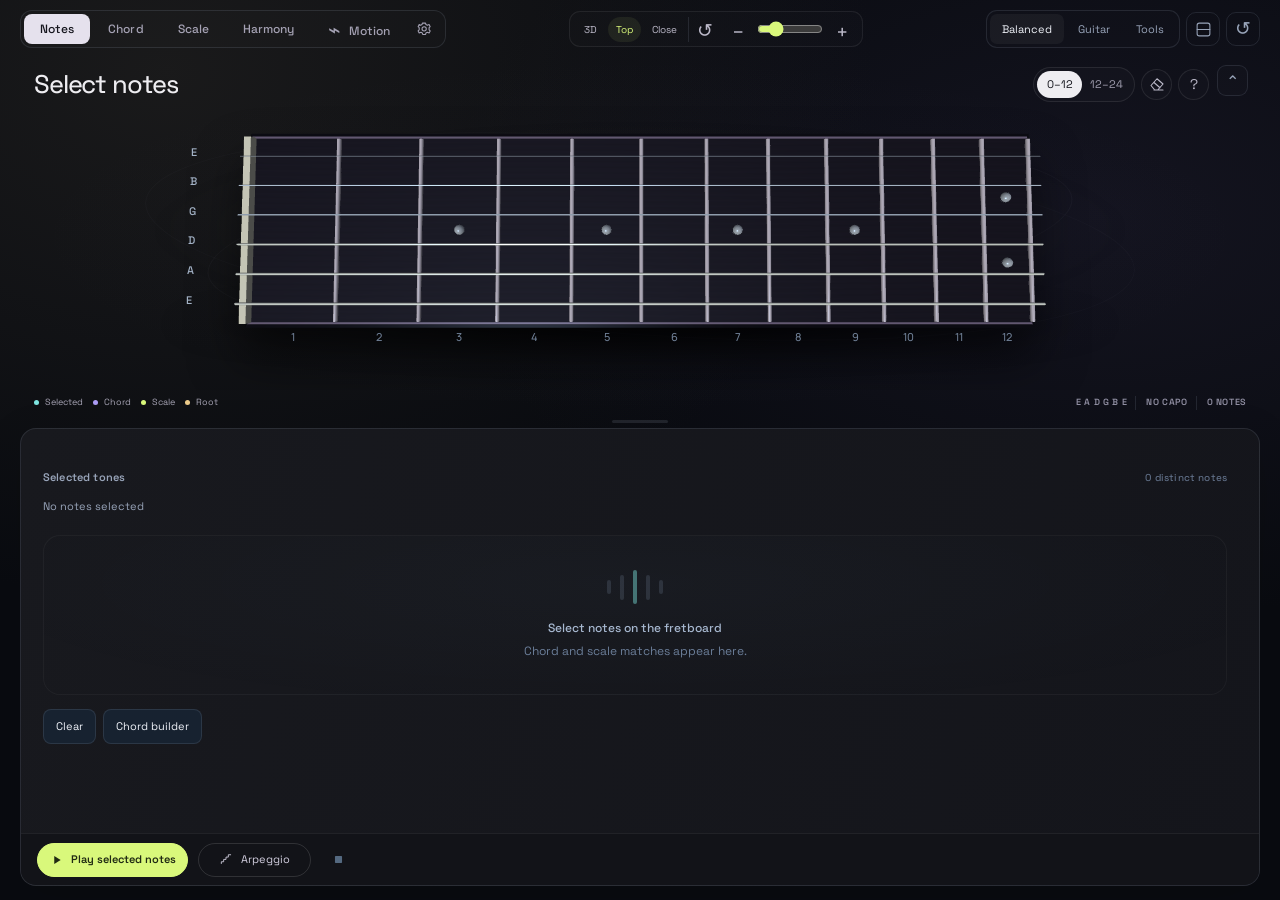
==== index.html @ 7f7b04d8 "Redesign adaptive studio layout in Motion 1.3" ====
<!doctype html>
<html lang="en" data-theme="graphite" data-font="manrope" data-release="1.3.0">
<head>
  <meta charset="utf-8">
  <meta name="viewport" content="width=device-width, initial-scale=1, viewport-fit=cover">
  <meta name="theme-color" content="#080a10">
  <title>Guitar Brain · Motion</title>
  <link rel="manifest" href="manifest.webmanifest">
  <link rel="icon" type="image/png" href="assets/icons/icon-192.png">
  <link rel="apple-touch-icon" href="assets/icons/apple-touch-icon.png">
  <meta name="apple-mobile-web-app-capable" content="yes">
  <meta name="apple-mobile-web-app-status-bar-style" content="black-translucent">
  <link rel="stylesheet" href="styles.css">
  <link rel="stylesheet" href="motion.css">
  <link rel="stylesheet" href="atlas.css">
  <link rel="stylesheet" href="orbit.css">
  <link rel="stylesheet" href="workspace-layout.css">
  <script defer src="scale-catalog.js"></script>
  <script defer src="makam-catalog.js"></script>
  <script defer src="makam-tuning.js"></script>
  <script defer src="i18n.js"></script>
  <script defer src="theory.js"></script>
  <script defer src="chord-pool.js"></script>
  <script defer src="voicing-catalog.js"></script>
  <script defer src="guitar.js"></script>
  <script defer src="voicing-engine.js"></script>
  <script defer src="chord-diagram.js"></script>
  <script defer src="guitar-samples.js"></script>
  <script defer src="audio.js"></script>
  <script defer src="harmony-engine.js"></script>
  <script defer src="harmony-atlas.js"></script>
  <script defer src="orbit-engine.js"></script>
  <script defer src="orbit-view.js"></script>
  <script defer src="harmony-map.js"></script>
  <script defer src="export.js"></script>
  <script defer src="scene.js"></script>
  <script defer src="pwa.js"></script>
  <script defer src="motion-engine.js"></script>
  <script defer src="motion-workspace.js"></script>
  <script defer src="app.js"></script>
  <script defer src="workspace-layout.js"></script>
</head>
<body>
  <main class="app-shell" id="appShell">
    <header class="studio-toolbar" id="studioToolbar">
      <div class="studio-navigation" id="studioNavigation"></div>
      <div class="layout-controls" id="layoutControls" aria-label="Workspace layout">
        <div class="layout-focus" role="group" aria-label="Focus">
          <button data-layout-focus="balanced" aria-pressed="true">Balanced</button>
          <button data-layout-focus="guitar" aria-pressed="false">Guitar</button>
          <button data-layout-focus="workspace" aria-pressed="false">Tools</button>
        </div>
        <button class="layout-arrangement" id="layoutArrangement" aria-label="Switch layout" title="Switch layout"><svg viewBox="0 0 24 24" aria-hidden="true"><rect x="3" y="3" width="18" height="18" rx="3"/><path d="M3 12h18"/></svg></button>
        <button class="layout-reset" id="layoutReset" aria-label="Reset layout" title="Reset layout">↺</button>
      </div>
    </header>
    <div class="workbench">
      <section class="scene-column" id="sceneColumn" aria-label="Kalıcı gitar sahnesi">
        <button id="toggleFretboard" class="fretboard-toggle" aria-expanded="true" aria-controls="sceneStage sceneBottom">Klavyeyi gizle <span aria-hidden="true">⌃</span></button>
        <div class="scene-heading">
          <div class="scene-heading-copy"><span class="eyebrow" id="sceneEyebrow">KLAVYE</span><h1 id="sceneTitle">Notaları seç</h1></div>
          <div class="scene-tools">
            <div class="range-control" aria-label="Perde aralığı">
              <button class="scene-range active" data-range="0" aria-pressed="true">0–12</button>
              <button class="scene-range" data-range="12" aria-pressed="false">12–24</button>
            </div>
            <button class="scene-tool" id="clearNotes" title="Seçimleri temizle" aria-label="Seçimleri temizle">
              <svg viewBox="0 0 24 24" aria-hidden="true"><path d="m4 14 8-9 8 7-7 8H9zM8 20h12M8 10l8 7"/></svg>
            </button>
            <button class="scene-tool" id="helpButton" aria-label="Klavye yardımı">?</button>
          </div>
        </div>
        <div class="scene-stage" id="sceneStage">
          <div class="scene-halo" aria-hidden="true"></div>
          <div class="scene-floor" aria-hidden="true"></div>
          <canvas id="guitarCanvas" class="guitar-canvas" aria-hidden="true"></canvas>
          <svg id="guitarScene" class="guitar-scene" viewBox="0 0 1000 540" role="group" aria-label="Tıklanabilir 3D gitar klavyesi"></svg>
          <div id="motionHud" class="motion-hud" hidden></div>
          <div class="scene-orbit orbit-one" aria-hidden="true"></div>
          <div class="scene-orbit orbit-two" aria-hidden="true"></div>
          <div class="scene-camera" aria-label="Kamera açısı">
            <button data-camera="perspective" aria-pressed="false">3D</button>
            <button data-camera="top" class="active" aria-pressed="true">Üstten</button>
            <button data-camera="close" aria-pressed="false">Yakın</button>
            <button data-camera="reset" class="camera-reset" title="Kamerayı sıfırla" aria-label="Kamerayı sıfırla">↺</button>
            <button data-zoom="out" title="Uzaklaştır" aria-label="Uzaklaştır">−</button>
            <input id="cameraZoom" class="camera-zoom" type="range" min="55" max="250" value="100" step="5" aria-label="Yakınlaştırma">
            <button data-zoom="in" title="Yakınlaştır" aria-label="Yakınlaştır">+</button>
          </div>
          <div class="scene-hint-mobile">Dokun · nota seç</div>
          <div class="scene-hint">Sürükle <span>·</span> çevir <span> / </span> Tıkla <span>·</span> nota seç</div>
        </div>
        <div class="scene-bottom" id="sceneBottom">
          <div class="scene-legend" id="sceneLegend">
            <span><i class="legend-dot selected"></i>Seçili</span><span><i class="legend-dot chord"></i>Akor</span><span><i class="legend-dot scale"></i>Gam</span><span><i class="legend-dot root"></i>Kök</span>
          </div>
          <div class="scene-footer"><span id="tuningLabel">E A D G B E</span><span id="capoLabel">CAPO YOK</span><span id="selectedCount">0 NOTA</span></div>
        </div>
      </section>
      <div class="workspace-divider" id="workspaceDivider" role="separator" tabindex="0" aria-controls="sceneColumn workspacePanel" aria-orientation="horizontal" aria-label="Resize guitar and tools" aria-valuemin="0" aria-valuemax="100" aria-valuenow="44"><span aria-hidden="true"></span></div>
      <aside class="workspace-panel" id="workspacePanel" aria-label="Çalışma araçları">
        <nav class="mode-nav" id="modeNav" aria-label="Çalışma bölümleri">
          <button class="mode-tab active" data-mode="explore" aria-pressed="true">Notalar</button>
          <button class="mode-tab" data-mode="chord" aria-pressed="false">Akor</button>
          <button class="mode-tab" data-mode="scale" aria-pressed="false">Gam</button>
          <button class="mode-tab" data-mode="harmony" aria-pressed="false">Armoni</button>
          <button class="mode-tab motion-tab" data-mode="motion" aria-pressed="false"><i class="motion-icon" aria-hidden="true">⌁</i> Motion</button>
          <button class="mode-tab settings-tab" data-mode="project" aria-pressed="false" aria-label="Ayarlar">
            <svg viewBox="0 0 24 24" aria-hidden="true"><path d="m9 3-.5 2-2 1L4.5 5 3 8l1.5 1.5v3L3 14l1.5 3L7 16l2 1 .5 2h4l.5-2 2-1 2.5 1 1.5-3-1.5-1.5v-3L20 8l-1.5-3L16 6l-2-1-.5-2z"/><circle cx="11.5" cy="11" r="3"/></svg>
          </button>
        </nav>
        <div id="panelContent" class="panel-content" tabindex="0"></div>
        <div class="playback-dock" id="playbackDock">
          <button class="play-main" id="playMain"><svg viewBox="0 0 24 24" aria-hidden="true"><path d="m9 5 11 7-11 7z"/></svg><span id="playMainText">Seçili notaları çal</span></button>
          <button class="play-arpeggio" id="playArpeggio"><svg viewBox="0 0 24 24" aria-hidden="true"><path d="M4 18v-3h4v-4h4V7h4V3h4"/></svg>Arpej</button>
          <button class="stop-playback" id="stopPlayback" aria-label="Çalmayı durdur"><svg viewBox="0 0 24 24" aria-hidden="true"><rect x="7" y="7" width="10" height="10" rx="1"/></svg></button>
        </div>
      </aside>
    </div>
    <div class="toast" id="toast" role="status" aria-live="polite"></div>
  </main>
  <dialog id="helpDialog" class="help-dialog">
    <form method="dialog"><button class="dialog-close" aria-label="Kapat">×</button></form>
    <h2>Klavye kontrolü</h2>
    <p>Perdeye tıkla: nota seç. Sürükle: kamerayı çevir. 3D, Üstten ve Yakın düğmeleri görünümü değiştirir.</p>
    <p>Mobilde kamera üstten ve sabittir.</p>
    <p>Tab ile klavyeye geç. Ok tuşlarıyla gezin; Enter veya boşlukla nota seç.</p>
    <p>Akor diyagramlarında soldan sağa kalın telden ince tele gidilir. × susturulmuş, ○ açık teldir. İşaretlerin içi nota veya dereceyi gösterir.</p>
  </dialog>
</body>
</html>
---- styles.css ----
@font-face{font-family:Manrope;src:url("assets/fonts/Manrope.ttf") format("truetype");font-weight:200 800;font-display:swap}
@font-face{font-family:"Space Grotesk";src:url("assets/fonts/SpaceGrotesk.ttf") format("truetype");font-weight:300 700;font-display:swap}
:root{color-scheme:dark;--bg:#080a10;--surface:#11151e;--surface2:#171c28;--line:rgba(187,207,231,.12);--text:#f0f3f9;--muted:#98a4b9;--dim:#606d83;--cyan:#7ee5e0;--mint:#7ee5e0;--violet:#ac9cf5;--pink:#eaa6c7;--amber:#eccb8b;--red:#ed8d9e;--radius:24px;font-family:var(--font-ui,Manrope),sans-serif;font-synthesis:none;color:var(--text);background:var(--bg);text-rendering:optimizeLegibility}
*{box-sizing:border-box}
html,body{width:100%;height:100%;margin:0;overflow:hidden;background:var(--bg)}
body{min-width:320px;font-size:14px;line-height:1.5}
button,input,select{font:inherit;color:inherit}
button{cursor:pointer;touch-action:manipulation}
button:focus-visible,input:focus-visible,select:focus-visible,[tabindex]:focus-visible{outline:2px solid var(--cyan);outline-offset:4px}
button svg{width:18px;height:18px;fill:none;stroke:currentColor;stroke-width:1.5;stroke-linecap:round;stroke-linejoin:round;flex:none}
button:disabled{opacity:.38;cursor:default}
.app-shell{height:100dvh;display:grid;overflow:hidden;background:radial-gradient(ellipse at 10% 20%,#14212a55,transparent 45%),radial-gradient(ellipse at 80% 90%,#24203e35,transparent 50%),var(--bg)}
.workbench{min-height:0;min-width:0;display:grid;grid-template-columns:minmax(0,1fr) clamp(410px,33vw,520px);gap:16px;padding:20px;overflow:hidden}
.scene-column{position:relative;min-height:0;min-width:0;display:grid;grid-template-rows:86px minmax(0,1fr) 66px;overflow:hidden;border:1px solid rgba(177,206,224,.1);border-radius:var(--radius);background:radial-gradient(ellipse at 48% 48%,#18212e,transparent 62%),linear-gradient(130deg,#0c1017,#101620 60%,#0b0e15);box-shadow:inset 0 1px #ffffff05,0 24px 70px #0003}
.scene-heading{z-index:2;display:flex;align-items:center;justify-content:space-between;gap:16px;padding:22px 28px 6px}
.scene-heading-copy{min-width:0}
.eyebrow{font-size:10px;font-weight:650;letter-spacing:.17em;color:#708096}
.scene-heading h1{margin:5px 0 0;font:500 clamp(22px,2.2vw,32px)/1.15 var(--font-display,"Space Grotesk"),sans-serif;letter-spacing:-.05em;white-space:nowrap;overflow:hidden;text-overflow:ellipsis}
.scene-tools{display:flex;align-items:center;gap:7px;flex:none}
.range-control{display:flex;padding:4px;border:1px solid var(--line);background:#090d1480;border-radius:11px}
.scene-range{border:0;background:transparent;color:#7c8ba3;min-width:49px;height:30px;padding:0 9px;font-size:11px;border-radius:7px}
.scene-range.active{background:#27323f;color:#f0f7fb;box-shadow:0 2px 5px #0003}
.scene-tool{display:grid;place-items:center;width:35px;height:35px;border:1px solid var(--line);border-radius:10px;background:transparent;color:#8190a7;font-size:14px}
.scene-tool:hover{color:var(--text);background:#ffffff06}
.scene-stage{position:relative;min-height:0;overflow:hidden;isolation:isolate;touch-action:none}
.scene-halo{position:absolute;width:66%;height:47%;left:17%;top:29%;border-radius:50%;background:radial-gradient(ellipse,#60809518,transparent 70%);filter:blur(22px);pointer-events:none}
.scene-floor{position:absolute;width:77%;height:15%;left:12%;top:63%;border-radius:50%;background:radial-gradient(ellipse,#0009,transparent 66%);filter:blur(10px);pointer-events:none}
.guitar-canvas,.guitar-scene{position:absolute;inset:0;display:block;width:100%;height:100%}
.guitar-canvas{pointer-events:none;animation:instrument-arrive 1.4s ease-out both}
.guitar-scene{overflow:visible;pointer-events:none}
.guitar-scene.webgl-overlay .fallback-layer{opacity:0}
.guitar-scene .board-face{fill:url(#boardGradient);stroke:#768597;stroke-opacity:.5;stroke-width:1}
.guitar-scene .board-edge{fill:url(#edgeGradient);stroke:#465569;stroke-width:.7}
.guitar-scene .board-binding{fill:none;stroke:#aab9c1;stroke-opacity:.42;stroke-width:1.3}
.guitar-scene .fret-wire{stroke:#abb9c8;stroke-width:3;stroke-linecap:round}
.guitar-scene .fret-highlight{stroke:#e5ecf3;stroke-width:.8;stroke-opacity:.72}
.guitar-scene .fret-wire.nut{stroke:#cfccbd;stroke-width:7}
.guitar-scene .string-shadow{stroke:#0009;stroke-width:3}
.guitar-scene .string-wire{stroke:#d8dfdf;stroke-opacity:.8}
.guitar-scene .inlay{fill:#aaaeb8;fill-opacity:.45}
.guitar-scene .fret-number{fill:#6e7e94;font:500 11px Manrope,sans-serif;text-anchor:middle}
.guitar-scene .string-name{fill:#a3b2c6;font:500 11px var(--font-display,"Space Grotesk"),sans-serif;text-anchor:middle}
.guitar-scene .hit-cell{cursor:pointer;pointer-events:auto;outline:none}
.guitar-scene .hit-area{fill:transparent;stroke:transparent;pointer-events:all}
.guitar-scene .hit-cell:hover .hit-area,.guitar-scene .hit-cell:focus .hit-area{fill:#b1dff00b;stroke:#9dd5e533;stroke-width:1}
.guitar-scene .marker-halo{fill:var(--cyan);opacity:.14;pointer-events:none}
.guitar-scene .marker{fill:var(--violet);stroke:#e5deff;stroke-width:1.2;pointer-events:none;filter:drop-shadow(0 3px 5px #0008)}
.guitar-scene .marker.selected{fill:var(--mint);stroke:#d4fffa}
.guitar-scene .marker.chord{fill:var(--violet);stroke:#ddd5ff}
.guitar-scene .marker.scale{fill:#12212a;stroke:var(--cyan)}
.guitar-scene .marker.root{fill:var(--amber);stroke:#fff0c9}
.guitar-scene .marker-text{fill:#10151e;font:700 11px Manrope,sans-serif;text-anchor:middle;dominant-baseline:central;pointer-events:none}
.guitar-scene .marker-text.light{fill:#c9f0f2}
.guitar-scene .marker-ring{fill:none;stroke:#ffffff30;stroke-width:3;pointer-events:none}
.guitar-scene .mute-indicator{fill:#7c8ca3;font:500 16px Manrope,sans-serif;text-anchor:middle}
.guitar-scene .capo-line{stroke:#434956;stroke-width:12;stroke-linecap:round}
.scene-camera{position:absolute;left:50%;bottom:49px;transform:translateX(-50%);display:flex;align-items:center;gap:3px;padding:5px;background:#101722cc;border:1px solid var(--line);border-radius:12px;backdrop-filter:blur(16px);box-shadow:0 8px 20px #0003;z-index:3}
.scene-camera button{height:30px;border:0;border-radius:7px;background:transparent;color:#7c8ca4;font-size:11px;padding:0 14px;white-space:nowrap}
.scene-camera button.active{background:#ffffff0c;color:#dfe9f3}
.scene-camera button:hover{color:var(--text)}
.scene-camera .camera-reset{border-left:1px solid var(--line);border-radius:0;padding:0 11px;font-size:19px}
.scene-hint{position:absolute;bottom:15px;width:100%;text-align:center;pointer-events:none;font-size:10px;color:#63738b}
.scene-hint span{padding:0 5px;color:#43516a}
.scene-bottom{display:flex;align-items:center;justify-content:space-between;gap:14px;padding:0 28px}
.scene-legend{display:flex;flex-wrap:wrap;gap:13px;color:#7f8da3;font-size:10px}
.scene-legend span{display:inline-flex;align-items:center;gap:6px}
.legend-dot{width:5px;height:5px;border-radius:50%;display:inline-block}
.legend-dot.selected{background:var(--mint)}.legend-dot.chord{background:var(--violet)}.legend-dot.scale{background:var(--cyan)}.legend-dot.root{background:var(--amber)}
.scene-footer{display:flex;gap:10px;align-items:center;font-size:9px;font-weight:600;letter-spacing:.07em;color:#607188;white-space:nowrap}
.scene-footer span+span{border-left:1px solid var(--line);padding-left:10px}
.workspace-panel{min-height:0;min-width:0;display:grid;grid-template-rows:68px minmax(0,1fr) 72px;overflow:hidden;border:1px solid var(--line);border-radius:var(--radius);background:linear-gradient(145deg,#161b25,#10141d 75%);box-shadow:inset 0 1px #ffffff05,0 20px 65px #0003}
.mode-nav{display:flex;align-items:center;gap:3px;margin:0 22px;border-bottom:1px solid var(--line);min-width:0}
.mode-tab{position:relative;align-self:stretch;flex:1;min-width:0;border:0;background:transparent;color:#71819b;padding:0 9px;font-size:12px;font-weight:600;white-space:nowrap;transition:color .16s}
.mode-tab.active{color:#e8f7fa}
.mode-tab.active::after{content:"";position:absolute;left:20%;right:20%;bottom:-1px;height:2px;background:var(--cyan);border-radius:2px}
.mode-tab:hover{color:var(--text)}
.settings-tab{display:grid;place-items:center;flex:0 0 34px;padding:0}
.settings-tab svg{width:19px;height:19px}
.panel-content{min-height:0;overflow:auto;overscroll-behavior:contain;padding:24px 24px 28px;scrollbar-width:thin;scrollbar-color:#384457 transparent}
.panel-title{margin:0 0 20px;font:500 26px/1.16 var(--font-display,"Space Grotesk"),sans-serif;letter-spacing:-.045em}
.panel-section{margin:24px 0}
.section-label{display:flex;align-items:center;justify-content:space-between;gap:10px;margin-bottom:11px;color:#afb9cb;font-size:11px;font-weight:600;letter-spacing:.015em}
.section-label>span:last-child:not(:first-child){color:#66768f;font-size:10px;font-weight:450;text-align:right}
.text-button{border:0;padding:0;background:transparent;color:#839bb0;font-size:10px}
.text-button:hover{color:var(--cyan)}
.note-grid{display:grid;grid-template-columns:repeat(6,minmax(0,1fr));gap:6px}
.quality-grid{display:grid;grid-template-columns:repeat(3,minmax(0,1fr));gap:7px}
.chip-grid{display:grid;grid-template-columns:repeat(4,minmax(0,1fr));gap:7px}
.note-choice,.quality-choice,.chip-choice{min-width:0;min-height:40px;padding:8px 3px;border:1px solid var(--line);border-radius:9px;background:#ffffff02;color:#a8b4c7;font-size:12px;transition:background .16s,border-color .16s}
.note-choice{font:500 16px var(--font-display,"Space Grotesk"),sans-serif}
.note-choice:hover,.quality-choice:hover,.chip-choice:hover{background:#ffffff07;border-color:#ffffff28;color:var(--text)}
.note-choice.active,.quality-choice.active,.chip-choice.active{background:#7ee5e00b;border-color:color-mix(in srgb,var(--cyan) 42%,transparent);color:#ccf7f2}
.quality-choice small{display:block;margin-top:3px;font:500 13px var(--font-display,"Space Grotesk"),sans-serif;color:#6e8099}
.quality-choice.active small{color:var(--cyan)}
.chip-choice{min-height:34px;font-size:11px}
.chord-focus{display:grid;grid-template-columns:minmax(0,1fr) minmax(150px,205px);align-items:center;gap:4px;padding:20px 14px 16px 22px;border:1px solid rgba(172,156,245,.2);border-radius:19px;background:radial-gradient(ellipse at 84% 30%,#ac9cf511,transparent 75%),linear-gradient(135deg,#1a202d,#151a26);margin-bottom:22px}
.chord-symbol{font:500 clamp(34px,3vw,48px)/1.05 var(--font-display,"Space Grotesk"),sans-serif;letter-spacing:-.06em;color:#f2f4fd;overflow-wrap:anywhere}
.chord-type-label{margin-top:5px;color:#6e829e;font-size:11px}
.chord-notes{display:flex;flex-wrap:wrap;gap:5px;margin-top:15px}
.chord-tone{display:grid;place-items:center;min-width:31px;padding:5px 7px;border:1px solid #ffffff0d;border-radius:7px;background:#ffffff03;font:500 12px var(--font-display,"Space Grotesk"),sans-serif;color:#c4cfdf}
.chord-tone small{display:block;color:#73849d;font:450 9px Manrope,sans-serif;margin-top:3px}
.chord-formula{margin-top:9px;color:#708199;font-size:10px}
.active-diagram{min-width:0;text-align:center}
.diagram-caption{font-size:10px;color:#8392a7;line-height:1.8}
.diagram-caption strong{color:#bcc9dc;font-weight:500}
.chord-diagram{display:block;width:100%;max-width:228px;height:auto;margin:auto;overflow:visible}
.diagram-board{fill:#0d1420;stroke:#b1c7dc12}
.diagram-fret{stroke:#8199b052;stroke-width:1.2}.diagram-fret.diagram-nut{stroke:#cbd2da;stroke-width:4}
.diagram-string{stroke:#8199b052;stroke-width:1.2}
.diagram-position{fill:#7a8ca5;font:500 11px Manrope,sans-serif;text-anchor:middle}
.diagram-position tspan{font-size:9px;fill:#53667f}
.diagram-mute{fill:none;stroke:#5e738d;stroke-width:1.6;stroke-linecap:round}
.diagram-open{fill:none;stroke:#a3b7d0;stroke-width:1.7}.diagram-open.is-root{stroke:var(--amber)}
.diagram-dot{fill:var(--violet);stroke:#d3c8ff;stroke-width:1}.diagram-dot.is-root{fill:var(--amber);stroke:#f3e2c3}
.diagram-barre{stroke:var(--violet);stroke-width:17;stroke-linecap:round;opacity:.6}
.diagram-note{fill:#10151e;font:700 11px Manrope,sans-serif;text-anchor:middle;dominant-baseline:central}
.diagram-tuning{fill:#71859e;font:500 11px var(--font-display,"Space Grotesk"),sans-serif;text-anchor:middle}
.diagram-unavailable{padding:20px 6px;color:#71849e;font-size:11px}
.segmented-control{display:flex;border:1px solid var(--line);border-radius:8px;padding:3px;gap:2px}
.segmented-control button{border:0;background:transparent;border-radius:5px;color:#70849e;font-size:10px;padding:4px 7px}
.segmented-control button.active{background:#ffffff08;color:#d1def0}
.voicing-grid{display:grid;grid-template-columns:repeat(2,minmax(0,1fr));gap:10px}
.voicing-card{display:flex;flex-direction:column;position:relative;min-width:0;border:1px solid var(--line);border-radius:15px;overflow:hidden;background:#0d131da0;transition:border-color .18s,background .18s}
.voicing-card.active{border-color:#ac9cf56b;background:#ac9cf508}
.voicing-pick{display:block;width:100%;border:0;background:transparent;text-align:left;padding:12px 9px 0}
.voicing-card .chord-diagram{max-width:175px}
.voicing-title{display:flex;align-items:center;justify-content:space-between;padding:0 5px;color:#7688a1;font-size:10px}
.voicing-title .shape-number{font:500 15px var(--font-display,"Space Grotesk"),sans-serif;color:#d1dcf0}
.voicing-card.active .shape-number{color:var(--violet)}
.voicing-title .shape-check{font-size:12px;color:var(--violet)}
.voicing-title .shape-kind{margin-left:auto;margin-right:8px;color:#93a4bf;font-size:10px}
.voicing-description{display:grid;gap:3px;margin-top:10px;font-size:10px;color:#8b9fb9;line-height:1.6}
.chord-tone.omitted{opacity:.34;border-style:dashed}
.voicing-families{display:flex;gap:5px;flex-wrap:wrap;margin:0 0 11px}
.voicing-families button{padding:6px 9px;border:1px solid var(--line);border-radius:7px;background:transparent;color:#8294ad;font-size:10px}
.voicing-families button.active{border-color:#ac9cf557;color:#ded6ff;background:#ac9cf512}
.voicing-filter-row{display:grid;grid-template-columns:repeat(3,minmax(0,1fr));gap:6px}
.voicing-filter-row .select-control{width:100%;height:35px;min-height:35px;padding:5px 6px;font-size:10px}
.voicing-filter-footer{display:flex;flex-wrap:wrap;align-items:center;justify-content:space-between;gap:7px;margin:10px 0 15px}
.voicing-filter-footer .inline-check{font-size:10px}
.voicing-meta,.voicing-picking,.voicing-omissions{display:block;text-align:center;font-size:9px;line-height:1.6;padding:0 3px 7px;color:#879bb8;overflow-wrap:anywhere}
.voicing-picking{color:#809491;padding-bottom:5px}
.voicing-omissions{color:#c2ae89}
.voicing-description .voicing-omissions{text-align:left;padding:0}
.load-voicings{display:flex;justify-content:center;margin-top:15px}
.fret-notation{display:block;text-align:center;color:#8c9db6;font:500 10px var(--font-display,"Space Grotesk"),sans-serif;letter-spacing:.12em;margin:3px 0 10px}
.voicing-card .card-actions{margin:auto 0 0;border-top:1px solid var(--line);padding:7px;justify-content:stretch}
.voicing-card .card-actions button{flex:1;background:transparent;border:0;font-size:10px}
.advanced-panel{border-top:1px solid var(--line);margin-top:24px}
.advanced-panel>summary{list-style:none;display:flex;justify-content:space-between;align-items:center;cursor:pointer;color:#8e9eb5;font-size:12px;padding:15px 0}
.advanced-panel>summary::after{content:"＋";color:#667a94;font-size:15px}
.advanced-panel[open]>summary::after{content:"−"}
.advanced-panel>summary::-webkit-details-marker{display:none}
.advanced-panel .panel-section{margin-top:10px}
.action-row{display:flex;align-items:center;gap:7px;flex-wrap:wrap;margin-top:14px}
.action-button,.secondary-button,.danger-button{min-height:35px;padding:0 12px;border:1px solid var(--line);border-radius:8px;background:#ffffff04;color:#b9c7dc;font-size:11px}
.action-button.primary{border-color:#7ee5e02a;background:#7ee5e018;color:#baf1e9}
.action-button:hover,.secondary-button:hover{border-color:#b1c9e034;background:#ffffff07;color:#eef5ff}
.secondary-button{background:transparent}
.danger-button{color:var(--red)}
.field-row{display:grid;grid-template-columns:minmax(0,.8fr) minmax(0,1.4fr);gap:12px}
.field{display:grid;gap:7px;color:#7f91aa;font-size:11px}
.select-control,.field input[type=text],.field input[type=number],.field select{width:100%;min-width:0;min-height:42px;padding:8px 11px;border:1px solid var(--line);border-radius:10px;background:#0c121dc9;color:#dce6f7;font-size:12px}
.select-control{width:auto;height:38px;min-height:38px}
.field .select-control{width:100%;height:42px}
.field input[type=color]{width:60px;height:35px;border:0;border-radius:6px;background:#0b1422}
.inline-check{display:flex;align-items:center;gap:7px;font-size:11px;color:#899bb4}
.inline-check input{accent-color:var(--cyan)}
.helper{color:#72859e;font-size:11px;line-height:1.7}
.notice{padding:12px 14px;border:1px solid #eccb8b22;border-radius:10px;background:#eccb8b06;color:#a89b82;font-size:11px;line-height:1.7}
.empty-state{min-height:160px;display:grid;place-items:center;gap:15px;padding:28px 20px;border:1px solid #ffffff0a;border-radius:17px;color:#6b7e99;font-size:12px;text-align:center;background:radial-gradient(ellipse at 50% 30%,#9bdaff06,transparent 85%)}
.empty-state strong{display:block;color:#a7b8d0;font-weight:500;margin-bottom:5px}
.empty-symbol{display:flex;gap:9px;align-items:center;justify-content:center;margin:0 auto 15px;height:34px}
.empty-symbol i{width:4px;border-radius:4px;background:#778ba339}
.empty-symbol i:nth-child(1),.empty-symbol i:nth-child(5){height:14px}.empty-symbol i:nth-child(2),.empty-symbol i:nth-child(4){height:25px}.empty-symbol i:nth-child(3){height:34px;background:#7ee5e070}
.selected-chips{display:flex;flex-wrap:wrap;gap:7px}
.selected-chip{display:inline-flex;align-items:center;gap:9px;border:1px solid #7ee5e02a;border-radius:8px;padding:6px 9px;background:#7ee5e009;font:500 12px var(--font-display,"Space Grotesk"),sans-serif;color:#b6ece7}
.selected-chip button{border:0;background:transparent;color:#69869a;padding:0;font-size:16px}
.result-list{display:grid;gap:8px}
.result-row{display:grid;grid-template-columns:minmax(0,1fr) auto;align-items:center;gap:10px;padding:13px 14px;border:1px solid var(--line);border-radius:12px;background:#ffffff02}
.result-row strong{font:500 16px var(--font-display,"Space Grotesk"),sans-serif;color:#dae5f8}
.result-row small{display:block;margin-top:3px;font-size:10px;color:#6c809d;line-height:1.7}
.result-row button{border:1px solid #ffffff0e;border-radius:7px;background:#ffffff03;color:#9cacbf;padding:6px 8px;font-size:10px;white-space:nowrap}
.result-row button:hover{color:var(--cyan)}
.chord-result{padding:20px;border:1px solid #7ee5e02b;border-radius:16px;background:radial-gradient(ellipse at top right,#7ee5e00a,transparent 85%)}
.chord-result .chord-symbol{font-size:30px}
.degree-grid{display:grid;grid-template-columns:repeat(2,minmax(0,1fr));gap:10px}
.degree-card{min-width:0;padding:14px 10px 10px;border:1px solid var(--line);border-radius:14px;background:#0e152080}
.degree-top{display:flex;align-items:center;justify-content:space-between;gap:8px}
.degree-roman{font:500 12px var(--font-display,"Space Grotesk"),sans-serif;color:var(--cyan)}
.degree-symbol{font:500 20px var(--font-display,"Space Grotesk"),sans-serif;letter-spacing:-.04em}
.degree-card .chord-diagram{max-width:165px;margin:6px auto 0}
.degree-notes{color:#70829c;font-size:10px;text-align:center;line-height:1.6;overflow-wrap:anywhere}
.card-actions{display:flex;gap:5px;flex-wrap:wrap;margin-top:11px}
.card-actions button{min-height:28px;padding:4px 7px;border:1px solid #ffffff0c;border-radius:6px;background:#ffffff02;color:#8da0bc;font-size:10px}
.card-actions button:hover{color:var(--text);background:#ffffff06}
.degree-card .card-actions{justify-content:center}
.map-legend{display:flex;flex-wrap:wrap;gap:8px 12px;color:#8092ad;font-size:10px;margin:18px 0}
.map-legend span{display:inline-flex;align-items:center;gap:5px}.map-legend i{width:5px;height:5px;border-radius:50%;background:var(--mint)}.map-legend .legend-tonic{background:var(--amber)}.map-legend .legend-dominant{background:var(--pink)}.map-legend .legend-borrowed{background:var(--violet)}
.map-view{position:relative;border:1px solid var(--line);border-radius:16px;background:radial-gradient(ellipse,#3341551c,transparent 80%),#0b111b;overflow:hidden}
.map-canvas{position:relative;width:100%;min-height:390px}
.map-grid{position:absolute;inset:0;background-image:radial-gradient(#7388a91a .8px,transparent .8px);background-size:20px 20px;pointer-events:none}
.map-lines{position:absolute;inset:0;width:100%;height:100%;pointer-events:none}
.map-lines path{fill:none;stroke:#94a9cf60;stroke-width:1.6}
.map-node{position:absolute;width:98px;padding:7px 4px;border:1px solid #ffffff1a;border-radius:12px;background:#161e2bcc;box-shadow:0 8px 20px #0003;transform:translate(-50%,-50%)}
.map-node.tonic{border-color:#eccb8b55}.map-node.prep{border-color:#7ee5e030}.map-node.dominant{border-color:#eaa6c755}
.map-node.active{border-color:var(--cyan);background:#1d2a3c}
.map-node-select,.map-related-select{display:block;width:100%;border:0;background:transparent;padding:0;text-align:center}
.map-node-select strong{display:block;font:500 18px var(--font-display,"Space Grotesk"),sans-serif}
.map-node-select small{display:block;color:#6f839f;font-size:8px;margin-top:3px;line-height:1.5}
.map-node-actions{display:flex;justify-content:center;gap:4px;margin-top:6px}
.map-node-actions button{min-height:22px;min-width:30px;background:transparent;border:1px solid #ffffff0e;border-radius:5px;color:#8e9fb7;font-size:9px}
.map-related{margin-top:20px}
.map-related-list{display:grid;gap:8px}
.map-related-card{display:grid;grid-template-columns:minmax(0,1fr) auto;gap:10px;align-items:center;padding:12px 14px;border:1px solid #ac9cf529;border-radius:11px;background:#ac9cf505}
.map-related-card.borrowed{border-color:#eccb8b24}
.map-related-card.active{border-color:var(--cyan)}
.map-related-select{text-align:left;min-width:0}
.map-related-select strong{display:block;font:500 17px var(--font-display,"Space Grotesk"),sans-serif}
.map-related-select small{display:block;margin-top:3px;font-size:10px;color:#8294b0}
.map-related-card .map-node-actions{margin-top:0}
.map-related-card .map-node-actions button{padding:5px 8px;white-space:nowrap}
.scale-search{margin:10px 0}
.scale-result{margin-top:18px}
.scale-name{font:500 24px var(--font-display,"Space Grotesk"),sans-serif;line-height:1.3;overflow-wrap:anywhere}
.chord-tone.characteristic{border-color:#7ee5e050;color:var(--mint);background:#7ee5e008}
.chord-tone.passing{border-style:dashed;border-color:#eccb8b45;color:var(--amber)}
.harmonic-profile{margin-top:18px;padding:14px;border:1px solid var(--line);border-radius:12px;background:#ffffff02}
.profile-heading{display:flex;align-items:baseline;justify-content:space-between;gap:8px;font-size:11px;color:#bed0e8}
.profile-heading span{font-size:10px;color:#788daa;white-space:nowrap}
.scale-formula{margin-top:9px;color:var(--mint);font:500 12px var(--font-display,"Space Grotesk"),sans-serif;line-height:1.8;overflow-wrap:anywhere}
.harmonic-profile p,.harmony-notice{font-size:10px;color:#8093b0;line-height:1.75;margin:7px 0}
.profile-line{margin-top:7px;line-height:1.8;font-size:10px;color:#b4c4da}
.profile-line small{color:#748ba9}.profile-line.passing{color:var(--amber)}
.profile-details{margin-top:9px;font-size:10px;color:#99aecb}.profile-details summary{cursor:pointer}
.theory-source{display:inline-block;margin-top:9px;font-size:9px;color:#7bbfbf;text-decoration:none}
.harmony-layer-grid{display:grid;grid-template-columns:repeat(2,minmax(0,1fr));gap:6px}
.harmony-layer{display:flex;align-items:center;gap:6px;min-width:0;padding:9px 7px;border:1px solid var(--line);border-radius:8px;font-size:9px;color:#9fb3cf;cursor:pointer}
.harmony-layer:has(input:checked):not(.unavailable){border-color:#7ee5e037;background:#7ee5e007;color:#c4e4e4}
.harmony-layer input{margin:0;flex-shrink:0;accent-color:var(--mint)}
.harmony-layer span{min-width:0;overflow-wrap:anywhere}.harmony-layer small{margin-left:auto;color:#667e9e}
.harmony-layer.unavailable{opacity:.35;cursor:default}.borrow-source{margin-top:12px}
.map-outside{display:block;font-size:9px;color:#ae9678;margin-top:5px;line-height:1.5;overflow-wrap:anywhere}
.map-node-select strong{font-size:15px;line-height:1.25;white-space:nowrap;overflow:hidden;text-overflow:ellipsis}
.map-node-select small{line-height:1.4;max-height:24px;overflow:hidden}
.map-node{padding:7px 3px;max-height:104px;overflow:hidden;background:#121c2c}
.map-node-actions button{min-width:0;padding:3px 4px;font-size:8px}
.map-related-card{padding:11px 12px;gap:8px}.map-related-select strong{overflow-wrap:anywhere}
.map-related-select small{line-height:1.6;overflow-wrap:anywhere}
.map-related-card .map-node-actions{flex-direction:column;gap:5px}
.harmonic-tensions{margin-top:10px;color:#8ca8c9;font-size:10px;line-height:2}
.harmonic-tensions .caution{color:var(--amber);border-bottom:1px dotted #eccb8b77}
.harmony-picker{padding:11px 12px;border:1px solid var(--line);border-radius:10px;color:#c7d8f0}
.harmony-picker>summary{cursor:pointer;font:500 15px var(--font-display,"Space Grotesk"),sans-serif;line-height:1.5}
.harmony-picker>summary small{font:400 9px Manrope,sans-serif;color:#748ba7;margin-left:9px}
.harmony-picker[open]>summary{margin-bottom:13px}.harmony-picker+.harmonic-profile{margin-top:11px}
.harmony-layer-controls{margin-top:15px}.harmony-layer-controls>summary{font-size:11px}
.harmony-layer-controls[open]>.harmony-layer-grid{margin-top:10px}
.harmony-views{display:flex;flex-wrap:wrap;gap:6px;margin:0 0 13px}
.harmony-views button{border:1px solid var(--line);border-radius:8px;background:#ffffff02;padding:7px 9px;color:#91a7c6;font-size:10px}
.harmony-views button small{margin-left:5px;color:#687c99;font-size:9px}
.harmony-views button.active{border-color:#7ee5e059;background:#7ee5e010;color:#c8eeea}
.harmony-views button.active small{color:#7eb7b4}
.context-choices{display:grid;gap:6px;margin-top:8px}
.context-choices button{text-align:left;padding:8px 10px;background:#7ee5e005;border:1px solid var(--line);border-radius:7px;color:#a9c6d5;font-size:10px}
.context-choices small{display:block;color:#6e88a4;margin-top:3px;font-size:9px}
.playback-dock{display:grid;grid-template-columns:minmax(0,1fr) auto 35px;align-items:center;gap:8px;padding:14px 18px;border-top:1px solid var(--line);background:#0a1019bb}
.play-main,.play-arpeggio,.stop-playback{height:41px;border-radius:10px;display:flex;align-items:center;justify-content:center;gap:8px;font-size:11px}
.play-main{border:1px solid #7ee5e037;background:linear-gradient(120deg,#7ee5e01f,#7ee5e00d);color:#c2f5ee;font-weight:600;padding:0 11px}
.play-main svg{width:14px;height:14px;fill:currentColor;stroke:none}
.play-arpeggio{border:1px solid #ac9cf527;background:#ac9cf50b;color:#b7addb;padding:0 10px}
.play-arpeggio svg{width:15px;height:15px}
.stop-playback{border:0;background:transparent;color:#546980;padding:0}
.stop-playback svg{width:17px;height:17px;fill:currentColor;stroke:none}
.file-label{position:relative;display:inline-flex;align-items:center;cursor:pointer}.file-label input{display:none}
.toast{position:fixed;z-index:10;left:50%;bottom:26px;transform:translate(-50%,12px);padding:10px 16px;border:1px solid #ffffff1a;border-radius:10px;background:#1a2535;color:#d0e6ed;font-size:12px;opacity:0;pointer-events:none;transition:.2s}
.toast.show{opacity:1;transform:translate(-50%,0)}
.help-dialog{width:min(440px,calc(100vw - 40px));padding:28px;border:1px solid var(--line);border-radius:22px;background:#141c28;color:var(--text);box-shadow:0 20px 80px #0008}
.help-dialog::backdrop{background:#020710b3;backdrop-filter:blur(6px)}
.help-dialog h2{font:500 24px var(--font-display,"Space Grotesk"),sans-serif;margin:0 0 16px}
.help-dialog p{font-size:13px;color:#899db9;line-height:1.8}
.dialog-close{float:right;border:0;background:transparent;font-size:24px;color:#7e94b0}
.startup-error-scene{position:absolute;inset:0;display:grid;place-items:center;color:#9cadc3;font-size:14px}
.startup-error code{display:block;color:var(--red);overflow-wrap:anywhere;font-size:11px}
@keyframes instrument-arrive{from{opacity:0;filter:brightness(.6)}to{opacity:1;filter:brightness(1)}}
@media(min-width:1700px){.workbench{padding:28px;gap:22px}.scene-heading{padding:26px 34px 0}.panel-content{padding:28px 30px}.scene-bottom{padding:0 34px}}
@media(max-width:1200px){.workbench{padding:14px;gap:12px;grid-template-columns:minmax(0,1fr) 410px}.scene-heading{padding:18px 20px 0;gap:8px}.scene-heading h1{font-size:25px}.scene-bottom{padding:0 20px;flex-direction:column;justify-content:center;gap:9px}.scene-range{min-width:44px;padding:0 5px}.scene-footer{font-size:8px}.scene-column{grid-template-rows:80px minmax(0,1fr) 70px}}
@media(max-width:940px){.workbench{grid-template-columns:minmax(0,1fr);grid-template-rows:minmax(230px,.9fr) minmax(0,1.1fr);padding:10px;gap:10px}.scene-column{grid-template-rows:60px minmax(0,1fr) 38px;border-radius:18px}.scene-heading{padding:10px 18px 0}.scene-heading h1{font-size:20px}.eyebrow{display:none}.scene-bottom{flex-direction:row;padding:0 18px;gap:12px}.scene-footer{font-size:8px}.scene-legend{gap:10px;font-size:9px}.scene-camera{bottom:26px;padding:3px}.scene-camera button{height:25px;padding:0 10px;font-size:10px}.scene-hint{bottom:5px;font-size:9px}.workspace-panel{grid-template-rows:52px minmax(0,1fr) 62px;border-radius:18px}.mode-nav{margin:0 20px}.panel-content{padding:20px 24px}.panel-title{font-size:24px;margin-bottom:17px}.playback-dock{padding:10px 18px}.play-main,.play-arpeggio,.stop-playback{height:37px}.chord-focus{grid-template-columns:minmax(0,1fr) 215px;max-width:600px}.voicing-grid,.degree-grid{grid-template-columns:repeat(auto-fit,minmax(150px,1fr))}.voicing-grid{align-items:start}.chord-focus .chord-symbol{font-size:40px}}
@media(max-width:500px){.workbench{padding:7px;gap:7px;grid-template-rows:minmax(225px,.85fr) minmax(0,1.15fr)}.scene-heading{padding:8px 13px 0;gap:6px}.scene-heading h1{font-size:18px}.scene-tools{gap:4px}.scene-tool{width:29px;height:29px;border-radius:8px}.range-control{padding:3px}.scene-range{height:24px;min-width:40px;font-size:10px}.scene-bottom{padding:0 13px}.scene-footer span:last-child{display:none}.scene-footer span+span{padding-left:7px}.scene-footer{gap:7px}.scene-legend{gap:8px;font-size:8px}.mode-nav{margin:0 14px;gap:0}.mode-tab{font-size:11px;padding:0 6px}.panel-content{padding:18px 16px 24px}.panel-title{font-size:23px}.chord-focus{padding:14px 8px 14px 16px;grid-template-columns:minmax(0,1fr) minmax(148px,190px);gap:0}.chord-focus .chord-symbol{font-size:35px}.note-grid{gap:5px}.note-choice{min-height:35px;font-size:14px}.voicing-grid,.degree-grid{grid-template-columns:repeat(2,minmax(0,1fr));gap:8px}.section-label{font-size:10px}.degree-symbol{font-size:19px}.playback-dock{gap:6px;padding:10px 11px}.play-main{font-size:10px}.play-arpeggio{padding:0 8px;font-size:10px}.field-row{gap:8px}.map-node{width:86px}.map-node-select small{font-size:7px}.scene-camera button{padding:0 9px}}
@media(max-height:620px) and (min-width:941px){.scene-column{grid-template-rows:65px minmax(0,1fr) 48px}.workspace-panel{grid-template-rows:54px minmax(0,1fr) 60px}.scene-heading{padding-top:12px}.panel-content{padding-top:16px}.scene-camera{bottom:29px}.scene-hint{bottom:6px}.playback-dock{padding-top:8px;padding-bottom:8px}}
@media(prefers-reduced-motion:reduce){*,*::before,*::after{animation-duration:.01ms!important;animation-iteration-count:1!important;transition-duration:.01ms!important}}
@media print{html,body,.app-shell{height:auto;min-height:100%;overflow:visible;background:white;color:black}.workspace-panel,.toast,.scene-tools,.scene-camera,.scene-hint,.scene-legend{display:none!important}.workbench{display:block;padding:0}.scene-column{height:620px;border:0;box-shadow:none}.guitar-canvas{display:none}.guitar-scene.webgl-overlay .fallback-layer{opacity:1}}

/* Appearance preferences share tokens across the complete workbench. */
.match-context{color:var(--muted);font-size:11px;margin:0 0 12px;line-height:1.6}
.fretboard-toggle{display:none}
.chord-pool{padding:16px;background:var(--surface);border:1px solid var(--line);border-radius:16px;margin-bottom:20px;min-width:0}
.pool-chips{display:flex;flex-wrap:wrap;gap:7px;margin:10px 0}
.pool-chip{display:inline-flex;align-items:center;gap:10px;padding:6px 8px 6px 12px;border:1px solid var(--line);border-radius:9px;background:var(--control);color:var(--cyan);font-size:13px}
.pool-chip button{background:none;border:0;color:var(--muted);font-size:19px;min-width:30px;min-height:30px;cursor:pointer}
.pool-controls{display:flex;flex-wrap:wrap;align-items:center;gap:14px;margin:16px 0}.pool-controls .field{flex:1;min-width:130px}.pool-controls .inline-check{font-size:11px}
.pool-tones{display:flex;flex-direction:column;gap:5px;font-size:12px;line-height:1.7;margin-top:12px;overflow-wrap:anywhere}.pool-tones span{color:var(--muted)}
.pool-scale{display:flex;align-items:center;gap:10px;justify-content:space-between;padding:12px 0;border-top:1px solid var(--line);min-width:0}
.pool-scale>div:first-child{min-width:0}.pool-scale strong{display:block;font-size:13px;overflow-wrap:anywhere;line-height:1.5}.pool-scale small{display:block;color:var(--muted);font-size:10px;line-height:1.7;margin-top:3px}
.pool-result-actions{display:flex;gap:5px;flex-shrink:0}.pool-result-actions button{padding:7px 8px;font-size:10px;min-height:34px}
.pool-per-chord{font-size:12px;margin-top:12px}.pool-per-chord summary{cursor:pointer;color:var(--cyan);padding:8px 0}
.more-voicings{width:100%;margin-top:12px;padding:10px 14px;background:var(--control);border:1px solid var(--line);border-radius:9px;color:var(--cyan);font:500 12px var(--font-ui);min-height:40px}
.scale-scene-controls .field{margin-top:14px}.scale-scene-controls .helper{line-height:1.6}
.card-actions{display:flex;flex-wrap:wrap}.card-actions button{flex:1 1 40%;min-height:34px}
.playback-layer{pointer-events:none}.playing-string{stroke:var(--cyan);stroke-width:2;opacity:.65;filter:drop-shadow(0 0 3px var(--cyan))}
.playing-halo{fill:var(--cyan);opacity:.2}.playing-marker{fill:var(--cyan);stroke:var(--text);stroke-width:1.5}.playing-label{fill:var(--bg);font:bold 10px var(--font-ui);text-anchor:middle}
.marker.comparison{fill:var(--violet);opacity:.7}.marker-halo.comparison{fill:var(--violet);opacity:.12}.shared-tone .marker-ring{stroke:var(--violet);stroke-width:2;fill:none}
@media(max-width:940px){
  .scene-column{position:relative;padding-top:32px;grid-template-rows:50px minmax(0,1fr) 38px}
  .fretboard-toggle{display:flex;position:absolute;top:0;left:0;width:100%;height:32px;align-items:center;justify-content:space-between;padding:0 16px;border:0;border-bottom:1px solid var(--line);background:var(--control);color:var(--muted);font:500 11px var(--font-ui);cursor:pointer}
  .fretboard-collapsed .workbench{grid-template-rows:42px minmax(0,1fr)}
  .fretboard-collapsed .scene-column{padding-top:0;display:block;min-height:0}
  .fretboard-collapsed .fretboard-toggle{height:40px;border-bottom:0;color:var(--cyan)}
  .fretboard-collapsed .scene-heading,.fretboard-collapsed .scene-stage,.fretboard-collapsed .scene-bottom{display:none}
  .scene-heading-copy{min-width:0}.scene-heading h1{white-space:nowrap;overflow:hidden;text-overflow:ellipsis}
  .chord-pool{padding:12px}.pool-result-actions button{min-height:40px}
}
@media(max-width:500px){
  .workbench{grid-template-rows:minmax(275px,.9fr) minmax(0,1.1fr)}
  .scene-column{grid-template-rows:47px minmax(0,1fr) 36px}.scene-camera{bottom:22px}
  .pool-scale{align-items:flex-start}.pool-result-actions{flex-direction:column}
  .pool-chip button{min-width:36px;min-height:36px}.chord-pool .action-row{flex-wrap:wrap}
}
.match-card .degree-symbol{font-size:18px;line-height:1.3;overflow-wrap:anywhere}
.match-card .degree-top{align-items:flex-start;min-height:28px}
.match-kind{display:inline-block;padding:3px 7px;border:1px solid var(--line);border-radius:6px;font-size:10px;margin:5px 0 8px;color:var(--muted)}
.match-kind.exact{color:var(--mint)}.match-kind.omitted,.match-kind.partial{color:var(--amber)}
.match-evidence,.match-missing{font-size:11px;line-height:1.65;overflow-wrap:anywhere;margin-bottom:5px;color:var(--text)}
.match-evidence small,.match-missing small{font-size:9px;color:var(--muted)}.match-missing{color:var(--muted)}
.match-card .card-actions button{min-width:0;font-size:10px;padding-left:4px;padding-right:4px}
:root{--font-ui:Manrope,"Segoe UI",sans-serif;--font-display:"Space Grotesk",sans-serif;--panel:#111824;--control:#172230;--glow:#263849;--scene-bg:#101923}
:root[data-theme="midnight"]{--bg:#080e20;--panel:#101d35;--surface:#142542;--surface2:#1b3052;--control:#182d4b;--scene-bg:#0d1b33;--glow:#344d77;--text:#e7efff;--muted:#a3b7d5;--line:#5575a644;--violet:#aab9ff;--amber:#f5d297}
:root[data-theme="cyberpunk"]{--bg:#0b0714;--panel:#151026;--surface:#1b142e;--surface2:#251938;--control:#24182f;--scene-bg:#170d27;--glow:#682c79;--text:#f4eaff;--muted:#bd9dca;--line:#fb49cb38;--violet:#ca6cff;--pink:#ff58c9;--amber:#fbe973;--mint:#00f5df}
:root[data-theme="light"]{color-scheme:light;--bg:#e9eef2;--panel:#f8fafc;--surface:#ffffff;--surface2:#e3eaf0;--control:#edf2f6;--scene-bg:#d4e0e8;--glow:#adc6d8;--text:#182c3b;--muted:#465f73;--dim:#66798d;--line:#69839940;--mint:#166f78;--violet:#6b45b0;--pink:#a13c77;--amber:#9c6710;--red:#a3364b}
.app-shell{background:radial-gradient(ellipse at 12% 22%,var(--glow),transparent 54%),var(--bg)}
.scene-column{background:radial-gradient(ellipse at 50% 46%,var(--glow),transparent 66%),var(--scene-bg);border-color:var(--line)}
.workspace-panel,.help-dialog,.toast{background:var(--panel);color:var(--text);border-color:var(--line)}
.chord-result,.chord-focus,.voicing-card,.degree-card,.map-related-card,.map-node,.harmonic-profile,.makam-profile,.advanced-panel,.harmony-picker{background:var(--surface);border-color:var(--line)}
.select-control,input[type="text"],input[type="search"],input[type="number"],.note-choice,.quality-choice,.chip-choice,.secondary-button,.scene-camera,.range-control,.harmony-views button,.context-choices button{background:var(--control);color:var(--text);border-color:var(--line)}
.scene-camera button,.mode-tab,.section-label,.field,.helper,.degree-notes,.voicing-meta,.scene-legend,.scene-footer,.eyebrow,.scene-hint,.harmony-notice,.map-related-select small,.map-outside,.profile-line,.help-dialog p{color:var(--muted)}
.scene-camera button.active,.mode-tab.active,.harmony-views button.active{color:var(--cyan);background:var(--surface2)}
.map-node-select strong,.map-related-select strong,.scene-heading h1,.panel-title,.degree-symbol,.chord-symbol,.scale-name{color:var(--text)}
.play-main,.play-arpeggio,.action-button.primary{color:var(--cyan);background:var(--control);border-color:var(--cyan)}
.harmonic-tensions,.profile-details,.profile-details summary,.harmony-picker summary,.advanced-panel summary{color:var(--text)}
.preferences-panel .field+.field{margin-top:14px}
.scene-camera .camera-zoom{width:66px;height:24px;padding:0;accent-color:var(--cyan);cursor:ew-resize;touch-action:none}
.scene-camera [data-zoom]{font-size:20px;padding:0 9px;min-width:28px}
.makam-profile{padding:15px;border:1px solid var(--line);border-radius:14px;margin-top:14px;font-size:12px}
.makam-profile h3{display:flex;flex-wrap:wrap;gap:8px;align-items:baseline;font:500 17px var(--font-display);margin:0 0 12px}
.makam-profile h3 small{font:400 11px var(--font-ui);color:var(--muted)}
.makam-profile dl{display:grid;grid-template-columns:minmax(90px,.85fr) minmax(0,1.3fr);gap:8px 12px;margin:0}
.makam-profile dt{color:var(--muted)}.makam-profile dd{margin:0;overflow-wrap:anywhere;color:var(--text)}
.makam-profile p{line-height:1.6;color:var(--muted);overflow-wrap:anywhere}
.comma-table{display:grid;grid-template-columns:repeat(auto-fit,minmax(38px,1fr));gap:6px;margin:10px 0}
.comma-table span{padding:6px 3px;border-radius:7px;background:var(--control);text-align:center}
.comma-table small{display:block;font-size:9px;color:var(--muted)}
/* Koma edition: aligned degree rows with a compact mobile card layout. */
.koma-profile{padding:16px;contain:inline-size}.koma-profile .koma-badge{margin-left:auto;font:600 9px var(--font-ui);letter-spacing:1px;border:1px solid var(--cyan);border-radius:6px;padding:5px 7px;color:var(--cyan)}
.intonation-controls{display:flex;flex-wrap:wrap;gap:10px;margin:16px 0}.intonation-controls .field{flex:1 1 180px;min-width:0}.intonation-controls select{width:100%}
.intonation-head,.intonation-row{display:grid;grid-template-columns:minmax(115px,1.3fr) minmax(54px,.8fr) minmax(60px,.85fr) minmax(65px,1fr) minmax(48px,.7fr) 66px;gap:8px;align-items:center}
.intonation-head{font-size:9px;color:var(--muted);padding:8px 6px}.intonation-head span{overflow-wrap:anywhere}.intonation-row{border-top:1px solid var(--line);padding:10px 6px;transition:background .15s,border-color .15s;border-radius:5px}.intonation-row.sounding{background:color-mix(in srgb,var(--cyan) 14%,transparent);border-color:var(--cyan)}
.intonation-row b{font-size:11px;white-space:nowrap;font-variant-numeric:tabular-nums}.intonation-row small{display:block;color:var(--muted);font-size:9px;line-height:1.5;overflow-wrap:anywhere}.intonation-degree{display:flex;gap:9px;align-items:center;min-width:0}.intonation-degree>span{flex:0 0 23px;height:23px;display:grid;place-items:center;border:1px solid var(--line);border-radius:7px;color:var(--cyan)}.intonation-degree strong{font-size:13px;font-weight:600}.intonation-degree>div{min-width:0}
.intonation-offset b{color:#ffb66e}.intonation-actions{display:flex;gap:4px}.intonation-actions button{padding:0;min-width:30px;min-height:32px;font-size:10px}.intonation-caption{font-size:10px;line-height:1.6}.intonation-notes{margin:12px 0;padding-top:12px;border-top:1px solid var(--line)}.intonation-notes summary{cursor:pointer;font-size:11px;color:var(--text)}.intonation-example{font-size:11px;border-left:2px solid #ffb66e;padding-left:10px}.koma-profile a{color:var(--cyan)}.koma-profile .action-row{flex-wrap:wrap}.microtonal-note .playing-marker{stroke:#ffb66e!important;fill:#bf6d2d!important}.microtonal-note .playing-halo{stroke:#ffb66e!important}
@container (max-width:590px){.intonation-head{display:none}.intonation-row{grid-template-columns:minmax(95px,1.3fr) minmax(70px,1fr) minmax(65px,1fr);gap:8px;padding:12px 4px}.intonation-step:before{content:attr(data-caption);display:block;font-size:9px;color:var(--muted)}.intonation-total:before,.intonation-offset:before{display:block;font-size:9px;color:var(--muted)}.intonation-total:before{content:attr(data-caption)}.intonation-offset:before{content:'Δ 12-TET'}.intonation-hz{grid-column:2}.intonation-actions{grid-column:3;justify-content:flex-end}.intonation-actions button{min-width:36px;min-height:36px}}
.koma-profile{container-type:inline-size}
@container (max-width:290px){.intonation-row{grid-template-columns:repeat(2,minmax(0,1fr));gap:10px}.intonation-degree{grid-column:1;gap:5px}.intonation-step{grid-column:2}.intonation-total{grid-column:1}.intonation-offset{grid-column:2}.intonation-hz{grid-column:1}.intonation-actions{grid-column:2;justify-content:flex-start}.intonation-controls .field{flex-basis:100px}.intonation-row b{font-size:10px}.intonation-degree strong{font-size:12px}}
:root[data-theme="light"] .scene-hint{color:#354d63}:root[data-theme="light"] .scene-floor{opacity:.35}
/* Mobile is a fixed instrument, with a separate layout for landscape. */
.scene-hint-mobile{display:none;position:absolute;bottom:8px;left:0;right:0;text-align:center;color:var(--muted);font-size:10px;pointer-events:none}
#printExport{display:none}
@media(max-width:940px),(pointer:coarse){
  .app-shell{padding:env(safe-area-inset-top) env(safe-area-inset-right) env(safe-area-inset-bottom) env(safe-area-inset-left)}
  .scene-camera,.scene-hint{display:none!important}
  .scene-hint-mobile{display:block}
  .scene-stage,.guitar-scene{touch-action:pan-y;user-select:none;-webkit-user-select:none}
  .workbench{padding:6px;gap:6px;grid-template-columns:minmax(0,1fr);grid-template-rows:minmax(220px,.78fr) minmax(0,1.22fr)}
  .scene-column{position:relative;padding-top:32px;grid-template-rows:46px minmax(0,1fr) 34px}
  .scene-heading{padding:6px 12px}.scene-heading h1{font-size:18px}
  .scene-tools{gap:4px}.scene-range{min-height:32px}.scene-legend{gap:8px;font-size:9px}.scene-footer{font-size:8px;gap:6px}
  .scene-bottom{padding:0 10px}.scene-hint-mobile{bottom:2px}
  .fretboard-collapsed .workbench{grid-template-rows:42px minmax(0,1fr)}
}
@media(orientation:landscape) and (max-height:600px){
  .workbench{padding:6px;gap:6px;grid-template-columns:minmax(0,1fr) minmax(270px,34%);grid-template-rows:minmax(0,1fr)}
  .scene-column{padding-top:28px;grid-template-rows:44px minmax(0,1fr) 34px}
  .fretboard-toggle{height:28px}.scene-heading{padding:4px 10px}.scene-heading .eyebrow{display:none}
  .scene-heading h1{font-size:16px}.scene-tools{gap:3px}.scene-legend{gap:7px}
  .scene-bottom{padding:0 10px;flex-wrap:wrap}.scene-footer{font-size:8px}
  .mode-nav{min-height:42px;padding:4px}.mode-tab{padding:8px 6px;font-size:11px}
  .panel-content{padding:12px}.playback-dock{padding:7px;gap:5px}.playback-dock button{min-height:38px;font-size:10px}
  .fretboard-collapsed .workbench{grid-template-columns:minmax(0,1fr);grid-template-rows:34px minmax(0,1fr)}
  .fretboard-collapsed .fretboard-toggle{height:32px}
}
@media print{
  html.printing-export,html.printing-export body{height:auto;overflow:visible;background:white}
  .printing-export .app-shell,.printing-export .help-dialog{display:none!important}
  .printing-export #printExport{display:block;width:100%;padding:0}
  #printExport svg{display:block;width:100%;height:auto;print-color-adjust:exact;-webkit-print-color-adjust:exact}
  @page{size:landscape;margin:10mm}
}
@media(max-width:500px){.scene-camera{max-width:calc(100% - 16px);gap:1px;padding:3px}.scene-camera button{padding:0 6px}.scene-camera .camera-reset{padding:0 7px}.scene-camera .camera-zoom{width:48px}.scene-camera [data-zoom]{padding:0 5px;min-width:22px}.makam-profile .action-row{flex-wrap:wrap}}
---- motion.css ----
/* Guitar Brain Motion: one instrument, a floating navigation, a three-part desk. */
:root{--motion-bg:#090b10;--motion-line:#ffffff12;--motion-soft:#b8b7c8;--motion-lime:#d9f87b}
.app-shell{background:radial-gradient(ellipse at 13% 8%,#33302b66,transparent 45%),radial-gradient(ellipse at 86% 24%,#24213766,transparent 42%),#090b10}
.workbench{position:relative;grid-template-columns:minmax(0,1fr);grid-template-rows:minmax(310px,54%) minmax(0,1fr);gap:0;padding:0 30px 14px;max-width:2000px;width:100%;margin:0 auto}
.scene-column{grid-template-rows:130px minmax(0,1fr) 36px;border:0;border-radius:0;background:transparent;box-shadow:none;overflow:visible}
.scene-heading{padding:76px 24px 0;align-items:flex-end}
.scene-heading h1{font-size:clamp(30px,3.6vw,55px);font-weight:450;letter-spacing:-.065em;line-height:1.1;max-width:min(75vw,950px);color:#eeedf1}
.scene-heading .eyebrow{display:block;color:#a8a7ba;font-size:9px;letter-spacing:.22em}
.scene-tools{margin-bottom:9px;gap:8px}.range-control{background:#ffffff04;border:1px solid #ffffff16;border-radius:100px;padding:3px}.scene-range{border-radius:100px;min-width:54px;color:#a09eaf}.scene-range.active{background:#eeedf1;color:#111219;box-shadow:none}.scene-tool{border-radius:50%;background:#ffffff03;color:#b9b7c7;border-color:#ffffff16}
.scene-stage{overflow:visible;contain:layout;touch-action:none}
.guitar-canvas{animation:motion-arrive 1.7s cubic-bezier(.2,.8,.2,1) both;filter:drop-shadow(0 30px 24px #0008)}
.scene-halo{width:90%;height:80%;left:5%;top:4%;filter:blur(12px);background:radial-gradient(ellipse,#74796716,transparent 63%)}
.scene-floor{width:80%;left:10%;top:65%;height:24%;background:radial-gradient(ellipse,#000c,transparent 68%);filter:blur(13px)}
.scene-orbit{position:absolute;pointer-events:none;z-index:-1;left:15%;width:70%;height:58%;top:17%;border-radius:50%;border:1px solid #b9bdcc0b;transform:rotate(-5deg);animation:orbit-reveal 1.8s ease both}
.orbit-two{left:10%;width:80%;height:69%;top:12%;transform:rotate(4deg);border-color:#b9bdcc07;animation-delay:.12s}
.scene-camera{bottom:7px;border-radius:100px;background:#17191ecc;border-color:#ffffff12;box-shadow:none;padding:3px 6px;backdrop-filter:blur(20px)}
.scene-camera button{border-radius:100px;color:#bcb9c9;height:25px;font-size:10px;padding:0 11px}.scene-camera button.active{color:#d9f87b;background:#d9f87b12}.scene-camera .camera-reset{border-radius:0}.scene-camera .camera-zoom{accent-color:#d9f87b;width:66px}
.scene-hint{display:none}.scene-bottom{padding:0 25px;align-items:center;flex-direction:row;gap:14px}.scene-legend{color:#a8a5b6;font-size:9px}.scene-footer{color:#9290a4;font-size:9px}
.workspace-panel{position:relative;grid-template-rows:minmax(0,1fr) 54px;border-radius:22px;background:linear-gradient(110deg,#18191e,#14151b);border-color:#ffffff15;box-shadow:0 20px 70px #0005;overflow:visible;min-height:0}
.mode-nav{position:fixed;top:16px;left:50%;transform:translateX(-50%);z-index:20;margin:0;padding:5px;background:#15161acb;backdrop-filter:blur(24px);border:1px solid #ffffff18;border-radius:100px;box-shadow:0 4px 30px #0003;width:max-content;max-width:calc(100vw - 28px);height:45px;gap:3px}
.mode-tab{height:33px;align-self:center;flex:initial;padding:0 20px;border-radius:100px;font-size:11px;color:#a5a2b4;font-weight:500;letter-spacing:.005em}.mode-tab.active{background:#e5e1ed;color:#15151d}.mode-tab.active::after{display:none}.mode-tab.motion-tab.active{background:#d9f87b;color:#172111}.motion-icon{font-size:21px;vertical-align:-2px;margin-right:5px;font-style:normal}.settings-tab{width:34px;padding:0;display:grid;place-items:center}.settings-tab svg{width:17px;height:17px}
.panel-content{padding:22px 24px 14px;overflow:auto;scrollbar-color:#62607155 transparent;border-radius:22px 22px 0 0;min-height:0}
.playback-dock{display:flex;align-items:center;gap:10px;padding:8px 23px;border-top:1px solid #ffffff10;border-radius:0 0 22px 22px;background:#121318;position:relative;z-index:5}.play-main{max-width:260px;min-height:34px;height:34px;border-radius:100px;background:#d9f87b;color:#202a13;border:1px solid #d9f87b;font-size:11px}.play-arpeggio{height:34px;min-height:34px;border-radius:100px;background:transparent;border-color:#ffffff20;padding:0 20px;color:#d4d0e1;font-size:11px}.stop-playback{min-height:34px;height:34px;width:34px;border-radius:50%;background:transparent;border-color:#ffffff20}.play-main svg{width:14px;height:14px}.play-arpeggio svg{width:14px;height:14px}
.motion-console{display:grid;grid-template-columns:minmax(250px,.97fr) minmax(285px,1.08fr) minmax(235px,.85fr);gap:28px;align-items:start;animation:desk-appear .6s ease both}
.motion-console section{min-width:0}.motion-sequence,.motion-routes{border-right:1px solid #ffffff10;padding-right:28px}
.motion-section-title{display:flex;align-items:center;justify-content:space-between;margin:0 0 16px;color:#aeabbd;font-size:9px;letter-spacing:.16em;font-weight:600;gap:12px}.motion-section-title small{font-size:10px;letter-spacing:0;color:#868294;font-weight:400}.motion-section-title>button{border:1px solid #ffffff22;border-radius:50%;background:transparent;width:24px;height:24px;font-size:16px;line-height:1;color:#d9f87b}
.sequence-cards{display:flex;gap:9px;overflow-x:auto;padding-bottom:7px;scrollbar-width:thin;scrollbar-color:#787384 transparent}.sequence-item{position:relative;flex:1;min-width:104px;border:1px solid #ffffff13;background:#ffffff02;border-radius:12px;transition:background .25s,border-color .25s,transform .25s}.sequence-item.active{border-color:#d9f87b70;background:#d9f87b06}.sequence-item.active::after{content:'';position:absolute;bottom:-1px;left:22%;right:22%;height:2px;background:#d9f87b;border-radius:3px;box-shadow:0 0 12px #d9f87b50}.sequence-pick{display:flex;align-items:flex-start;flex-direction:column;width:100%;border:0;background:transparent;padding:13px 15px 12px;min-height:100px;text-align:left}.sequence-pick small{font:400 9px Manrope,sans-serif;color:#8f8b9c}.sequence-pick strong{font-size:27px;letter-spacing:-.045em;font-weight:500;color:#ebe7f2;margin:2px 0 6px;line-height:1.1}.sequence-pick span{font-size:8px;white-space:nowrap;color:#9d98ac;letter-spacing:.06em}.sequence-item.active strong{color:#d9f87b}.sequence-remove{position:absolute;right:7px;top:6px;border:0;background:none;color:#868092;font-size:12px;width:18px;height:18px}
.motion-presets{display:flex;gap:10px;flex-wrap:wrap;margin:12px 0 19px}.motion-presets button{border:0;background:none;padding:0;color:#aaa4b9;font-size:9px;line-height:1.7}.motion-presets button:hover{color:#d9f87b}
.motion-options{display:grid;grid-template-columns:.8fr 1.2fr;gap:10px;margin-top:16px}.motion-options label{display:flex;flex-direction:column;gap:6px;font-size:9px;color:#aaa5b8}.motion-options select{height:34px;min-width:0;width:100%;font-size:10px;background:#0f1015;border:1px solid #ffffff18;border-radius:8px;padding:0 8px;color:#d4cee1}
.motion-toggle-row{display:flex;flex-wrap:wrap;gap:8px;margin-top:12px}.motion-toggle-row button,.motion-context button{border:1px solid #ffffff17;background:transparent;color:#a7a1b6;border-radius:100px;font-size:9px;padding:6px 10px;line-height:1.3}.motion-toggle-row button.active,.motion-context button.active{color:#d9f87b;border-color:#d9f87b55;background:#d9f87b06}
.route-list{display:grid;gap:8px}.route-card{display:flex;align-items:center;gap:14px;padding:12px 15px;text-align:left;border:1px solid #ffffff13;border-radius:12px;background:#ffffff02;transition:background .2s,border-color .2s;min-height:68px;min-width:0;width:100%}.route-card:hover{background:#ffffff05;border-color:#ffffff2a}.route-card.active{border-color:#d9f87b68;background:linear-gradient(110deg,#d9f87b09,#d9f87b02)}.route-number{font-size:18px;font-weight:400;color:#8b8598;letter-spacing:-.05em}.route-card.active .route-number{color:#d9f87b}.route-card-body{display:flex;flex-direction:column;gap:3px;min-width:0;flex:1}.route-card-body strong{font-size:11px;color:#e3ddeb;font-weight:500}.route-card-body>span{font-size:10px;color:#ada6bc;white-space:nowrap;overflow:hidden;text-overflow:ellipsis}.route-card-body i{font-style:normal;color:#6c657a;padding:0 3px}.route-card-body small{font-size:8px;color:#9390a4}.route-meter{width:4px;height:29px;background:#ffffff0a;border-radius:3px;display:flex;align-items:flex-end;flex:none}.route-meter i{height:var(--meter);width:100%;background:#ad9bc5;border-radius:3px}.route-card.active .route-meter i{background:#d9f87b}
.motion-context{display:flex;gap:7px;flex-wrap:wrap;margin-top:13px}.motion-context i{display:inline-block;width:4px;height:4px;border-radius:50%;background:currentColor;margin-right:4px}.role-key{display:flex;gap:8px 10px;flex-wrap:wrap;margin-top:14px}.role-badge{display:inline-flex;align-items:center;gap:5px;font-size:8px;white-space:nowrap;color:#aaa3b7}.role-badge i{width:5px;height:5px;border-radius:50%;background:var(--role);box-shadow:0 0 8px color-mix(in srgb,var(--role) 30%,transparent)}
.voice-pairs{display:grid;gap:4px}.voice-pair{display:grid;grid-template-columns:1fr 58px 1fr 23px;gap:5px;align-items:center;min-height:31px;border-bottom:1px solid #ffffff08}.voice-note{display:flex;align-items:baseline;gap:6px}.voice-note b{font-size:15px;font-weight:450;color:#ded7e9}.voice-note small{font-size:9px;color:#bca7de}.voice-note em{font:8px Manrope,sans-serif;font-style:normal;color:#6c687b}.voice-delta{text-align:center;font-size:9px;color:#9890a8}.voice-pair.held .voice-delta{color:#7ce8c8}.voice-pair button{border:0;background:none;font-size:17px;color:#c7bdd8;padding:0}.route-facts{display:flex;justify-content:space-between;gap:10px;margin:12px 0;color:#aaa2b8;font-size:9px}.route-footnote{font-size:9px;color:#ffbf87;margin:8px 0}.motion-grip{display:flex;gap:9px;align-items:center;border-top:1px solid #ffffff10;padding-top:10px}.motion-grip>.chord-diagram{width:105px;max-height:110px;flex:none}.motion-grip>div{display:flex;flex-direction:column;gap:5px;min-width:0}.motion-grip strong{font-size:21px;font-weight:450;letter-spacing:-.04em}.motion-grip span{font-size:9px;color:#a7a0b5}.motion-grip small{font-size:9px;color:#ffbf87}.motion-grip button{border:0;background:none;padding:0;text-align:left;color:#d9f87b;font-size:10px}
.motion-composer{border:1px solid #ffffff16;background:#0e0f15;border-radius:12px;padding:12px;margin:12px 0;animation:desk-appear .25s ease}.composer-roots{display:grid;grid-template-columns:repeat(6,1fr);gap:4px}.composer-types{display:flex;flex-wrap:wrap;gap:5px;margin-top:9px}.motion-composer button{border:1px solid #ffffff14;background:transparent;padding:6px;border-radius:6px;color:#aaa3b8;font-size:10px}.motion-composer button.active{background:#d9f87b;color:#1b2711;border-color:#d9f87b}.motion-composer .motion-add{width:100%;margin-top:11px;background:#d9f87b;color:#1b2711}.motion-empty{padding:22px;text-align:center;border:1px dashed #ffffff24;border-radius:12px;color:#a29aaf}.motion-empty>span{font-size:26px;color:#d9f87b}.motion-empty p{font-size:12px}.motion-empty button{border:1px solid #d9f87b66;border-radius:100px;background:#d9f87b08;padding:7px 12px;color:#d9f87b;font-size:10px}
.motion-hud{position:absolute;right:25px;top:0;z-index:6;display:flex;gap:26px;align-items:center;pointer-events:none}.motion-hud[hidden]{display:none}.tone-lens{display:flex;gap:15px;align-items:center}.lens-orbit{width:44px;height:44px;border-radius:50%;border:1px solid color-mix(in srgb,var(--role) 30%,transparent);position:relative;box-shadow:0 0 32px color-mix(in srgb,var(--role) 6%,transparent)}.lens-orbit::after{content:'';position:absolute;width:8px;height:8px;left:50%;top:50%;transform:translate(-50%,-50%);border-radius:50%;background:var(--role);box-shadow:0 0 20px color-mix(in srgb,var(--role) 65%,transparent)}.tone-lens>div{display:flex;flex-direction:column}.tone-lens small{font-size:7px;color:#858091;letter-spacing:.18em}.tone-lens strong{font-size:23px;color:#e7e0ed;font-weight:400;line-height:1.25}.tone-lens em{font-style:normal;color:var(--role);font-size:14px;margin-left:4px}.tone-lens>div>span{font-size:9px;color:#a59daf}.motion-stage-metrics{display:flex;gap:23px}.motion-stage-metrics>span{display:flex;flex-direction:column;color:#878093;font-size:8px;gap:2px}.motion-stage-metrics b{color:#cec5db;font-size:18px;font-weight:400}
.guitar-scene .marker[class*='role-']{fill:var(--note-role);stroke:var(--note-role);filter:drop-shadow(0 0 7px #0008)}.guitar-scene .marker-halo[class*='role-']{fill:var(--note-role);opacity:.17}.guitar-scene .context-note .marker{fill:#17151f;stroke:var(--note-role);stroke-width:1;opacity:.45}.guitar-scene .context-note .marker-halo{opacity:.04}.guitar-scene .context-note .marker-text{fill:var(--note-role);opacity:.5;font-size:9px}.guitar-scene .voiced-note .marker-ring{stroke:#ffffff30}.guitar-scene .hit-cell:hover .marker{opacity:1;stroke-width:2}.guitar-scene .hit-cell:hover .marker-halo{opacity:.4}.guitar-scene .hit-cell:hover .hit-area{fill:#ffffff04;stroke:transparent}.motion-layer{pointer-events:none}.voice-trail{fill:none;stroke-width:1.65;opacity:.6;stroke-linecap:round;stroke-dasharray:3 5}.voice-trail.common-trail{stroke-dasharray:1 5;opacity:.5}.held-orbit{fill:none;stroke-width:1;stroke-dasharray:3 7;opacity:.45;transform-box:fill-box;transform-origin:center;animation:held-orbit 16s linear infinite}.destination-ring{fill:none;stroke-width:1;opacity:.55}.voice-particle{filter:drop-shadow(0 0 7px currentColor)}
.app-shell:not([data-workspace-mode='motion']) .panel-content{padding:22px 30px;max-width:1400px;width:100%;margin:0 auto}.app-shell:not([data-workspace-mode='motion']) .panel-title{font-size:22px}.app-shell:not([data-workspace-mode='motion']) .panel-section{margin:18px 0}.app-shell:not([data-workspace-mode='motion']) .note-grid{grid-template-columns:repeat(12,1fr);max-width:800px}.app-shell:not([data-workspace-mode='motion']) .quality-grid{grid-template-columns:repeat(auto-fill,minmax(100px,1fr))}.app-shell:not([data-workspace-mode='motion']) .chord-focus{max-width:760px}.app-shell:not([data-workspace-mode='motion']) .voicing-grid{grid-template-columns:repeat(auto-fill,minmax(150px,1fr))}.app-shell:not([data-workspace-mode='motion']) .degree-grid{grid-template-columns:repeat(auto-fill,minmax(155px,1fr))}
.fretboard-toggle{display:none!important}
.living-degree{fill:#211b2b;font:650 7px Manrope,sans-serif;text-anchor:middle;dominant-baseline:central;pointer-events:none}
.scene-stage.harmonic-switch::after{content:'';position:absolute;left:12%;right:12%;top:17%;height:54%;border-radius:50%;pointer-events:none;z-index:-1;background:radial-gradient(ellipse,#bda4f51a,transparent 64%);animation:harmony-bloom .85s ease-out both}
@keyframes harmony-bloom{from{opacity:0;transform:scale(.85)}35%{opacity:1}to{opacity:0;transform:scale(1.16)}}
@keyframes motion-arrive{from{opacity:0;filter:blur(9px) drop-shadow(0 45px 25px #0009);transform:translateY(30px)}to{opacity:1;filter:blur(0) drop-shadow(0 30px 24px #0008);transform:translateY(0)}}
@keyframes orbit-reveal{from{opacity:0;scale:.8}to{opacity:1;scale:1}}
@keyframes held-orbit{to{transform:rotate(360deg)}}
@keyframes desk-appear{from{opacity:0;transform:translateY(8px)}to{opacity:1;transform:translateY(0)}}
@media(min-width:1800px){.workbench{padding:0 50px 22px}.scene-column{grid-template-rows:150px minmax(0,1fr) 38px}.motion-console{gap:45px}.motion-sequence,.motion-routes{padding-right:45px}.panel-content{padding:26px 36px 20px}.route-card{min-height:80px}.sequence-pick{min-height:124px}.sequence-pick strong{font-size:35px}.voice-pair{min-height:40px}.motion-grip>.chord-diagram{max-height:135px;width:130px}}
@media(max-width:1100px){.workbench{padding:0 16px 10px;grid-template-rows:minmax(290px,52%) minmax(0,1fr)}.scene-heading{padding:77px 15px 0}.motion-console{grid-template-columns:1fr 1.1fr;gap:22px}.motion-inspector{grid-column:1/-1;display:grid;grid-template-columns:1fr 1fr;gap:0 30px;border-top:1px solid #ffffff10;padding-top:18px}.motion-inspector .motion-section-title{grid-column:1/-1}.motion-inspector .motion-grip{grid-column:2;grid-row:2/5;border:0;padding:0}.motion-inspector .route-facts{grid-column:1}.motion-routes{border:0;padding-right:0}.motion-sequence{padding-right:22px}.panel-content{padding:20px}.motion-stage-metrics{display:none}}
@media(max-width:940px),(pointer:coarse){.app-shell{padding:env(safe-area-inset-top) env(safe-area-inset-right) env(safe-area-inset-bottom) env(safe-area-inset-left)}.workbench{padding:0 10px 8px;grid-template-columns:minmax(0,1fr);grid-template-rows:minmax(235px,40%) minmax(0,1fr);gap:0}.scene-column{padding:0;grid-template-rows:104px minmax(0,1fr) 29px}.scene-heading{padding:62px 10px 0}.scene-heading h1{font-size:29px}.scene-heading .eyebrow{font-size:8px}.scene-tools{margin-bottom:0}.scene-hint-mobile{display:none}.scene-camera{display:none!important}.scene-bottom{padding:0 10px;flex-direction:row}.scene-legend{font-size:8px;gap:8px}.scene-footer{font-size:8px}.motion-hud{right:15px;top:-12px;gap:10px}.lens-orbit{width:30px;height:30px}.tone-lens{gap:8px}.tone-lens strong{font-size:20px}.tone-lens small{font-size:6px}.tone-lens>div>span{font-size:8px}.tone-lens em{font-size:11px}.workspace-panel{grid-template-rows:minmax(0,1fr) 54px;border-radius:18px}.mode-nav{top:10px;height:40px;padding:4px;gap:0;max-width:calc(100vw - 16px)}.mode-tab{padding:0 12px;font-size:10px;height:30px}.motion-icon{display:none}.settings-tab{width:29px}.panel-content{padding:17px}.playback-dock{padding:8px 15px}.motion-console{gap:18px}.motion-section-title{margin-bottom:12px}.sequence-pick{padding:12px 11px}.scene-stage,.guitar-scene{touch-action:pan-y}.guitar-scene .context-note .marker-text{display:none}.app-shell:not([data-workspace-mode='motion']) .note-grid{grid-template-columns:repeat(6,1fr)}.fretboard-toggle{display:block!important;position:absolute;right:10px;top:13px;background:transparent;color:#8d879e;border:0;height:22px;width:22px;font-size:0;z-index:22}.fretboard-toggle span{font-size:16px}.fretboard-collapsed .workbench{grid-template-rows:61px minmax(0,1fr)}.fretboard-collapsed .scene-column{padding:0;grid-template-rows:61px}.fretboard-collapsed .scene-heading{display:none}}
@media(max-width:650px){.motion-console{grid-template-columns:1fr;gap:24px}.motion-sequence,.motion-routes{border:0;padding-right:0}.motion-sequence{border-bottom:1px solid #ffffff10;padding-bottom:20px}.motion-inspector{grid-column:1;border-top:1px solid #ffffff10}.motion-options{margin-top:12px}.mode-tab{padding:0 10px}.mode-nav{left:10px;right:43px;transform:none;max-width:none;width:auto;justify-content:space-between}.motion-hud{display:none}.scene-tools{gap:4px}.scene-tool{width:28px;height:28px}.scene-range{min-width:43px;height:26px;font-size:10px}.scene-heading{padding:62px 9px 0}.scene-heading h1{font-size:27px}.scene-heading .eyebrow{font-size:7px}.scene-bottom .scene-footer span:last-child{display:none}.motion-inspector{display:block}.motion-grip{margin-top:14px}.motion-grip>.chord-diagram{width:112px}.scene-column{grid-template-rows:104px minmax(0,1fr) 24px}.workbench{grid-template-rows:minmax(240px,39%) minmax(0,1fr)}}
@media(orientation:landscape) and (max-height:600px){.workbench{grid-template-columns:minmax(0,1fr);grid-template-rows:minmax(210px,53%) minmax(0,1fr);padding:0 10px 6px}.scene-column{padding:0;grid-template-rows:82px minmax(0,1fr) 20px}.scene-heading{padding:48px 10px 0;align-items:center}.scene-heading h1{font-size:23px}.scene-heading .eyebrow{display:none}.scene-tools{margin:0}.mode-nav{top:7px;height:34px}.mode-tab{height:25px;font-size:9px;padding:0 13px}.scene-stage{overflow:hidden}.motion-hud{display:none}.scene-bottom{flex-direction:row}.motion-console{grid-template-columns:1fr 1fr}.panel-content{padding:14px}.motion-inspector{grid-column:1/-1}.playback-dock{min-height:42px;padding:4px 13px}.workspace-panel{grid-template-rows:minmax(0,1fr) 42px}.playback-dock button{min-height:30px;height:30px}.fretboard-toggle{top:10px}.fretboard-collapsed .workbench{grid-template-rows:44px minmax(0,1fr)}}
@media(prefers-reduced-motion:reduce){.held-orbit,.guitar-canvas,.scene-orbit,.motion-console{animation:none!important}.voice-particle{display:none}}
html[data-theme='light'] .workspace-panel{background:#edeaf2;border-color:#77748a33}html[data-theme='light'] .panel-content{color:#222032}html[data-theme='light'] .motion-section-title,html[data-theme='light'] .motion-options label,html[data-theme='light'] .route-facts{color:#575068}html[data-theme='light'] .route-card,html[data-theme='light'] .sequence-item{background:#fff9;border-color:#71677b33}html[data-theme='light'] .route-card-body strong,html[data-theme='light'] .sequence-pick strong,html[data-theme='light'] .voice-note b{color:#292035}html[data-theme='light'] .sequence-item.active strong,html[data-theme='light'] .motion-grip button{color:#456220}html[data-theme='light'] .route-card.active,html[data-theme='light'] .sequence-item.active{border-color:#718752;background:#d9f87b33}html[data-theme='light'] .route-card-body small,html[data-theme='light'] .route-card-body>span,html[data-theme='light'] .sequence-pick span,html[data-theme='light'] .role-badge{color:#62576c}html[data-theme='light'] .voice-pair.held .voice-delta{color:#1c7865}
@media(max-width:650px){.motion-hud{display:flex;right:12px;top:0}.motion-hud .lens-orbit{width:22px;height:22px}.motion-hud .tone-lens strong{font-size:14px}.motion-hud .tone-lens small{display:none}.motion-hud .tone-lens>div>span{font-size:7px}.motion-hud .tone-lens em{font-size:10px}}
.route-card-body strong{font-size:13px}.route-card-body small{font-size:10px}.motion-options label{font-size:10px}.motion-options select{font-size:11px}.motion-presets button{font-size:10px}.motion-toggle-row button,.motion-context button{font-size:10px}.role-badge{font-size:9px}
html[data-motion-preference='full'] .held-orbit{animation:held-orbit 16s linear infinite!important;animation-duration:16s!important;animation-iteration-count:infinite!important}
html[data-motion-preference='full'] .guitar-canvas{animation:motion-arrive 1.7s cubic-bezier(.2,.8,.2,1) both!important;animation-duration:1.7s!important;animation-iteration-count:1!important}
html[data-motion-preference='full'] .scene-stage.harmonic-switch::after{animation:harmony-bloom .85s ease-out both!important;animation-duration:.85s!important}
html[data-motion-preference='full'] .voice-particle{display:block!important}
html[data-motion-preference='reduced'] *,html[data-motion-preference='reduced'] *::before,html[data-motion-preference='reduced'] *::after{animation:none!important;transition:none!important}
html[data-motion-preference='reduced'] .voice-particle{display:none!important}
---- atlas.css ----
/* The map owns the harmony desk; controls occupy one compact toolbar. */
html[data-workspace='harmony'] .workbench{grid-template-rows:minmax(230px,32%) minmax(0,1fr)}
html[data-workspace='harmony'] .scene-column{grid-template-rows:112px minmax(0,1fr) 25px}
html[data-workspace='harmony'] .scene-heading{padding-top:69px}
html[data-workspace='harmony'] .scene-heading h1{font-size:32px}
html[data-workspace='harmony'] .scene-camera{bottom:0}
html[data-workspace='harmony'] .panel-content{padding:20px 24px 16px}
.harmony-atlas{--atlas-border:#ffffff13;--atlas-surface:#ffffff03;--atlas-ink:#e6e4ee;color:var(--atlas-ink)}
.atlas-toolbar{display:flex;align-items:center;justify-content:space-between;gap:12px;margin-bottom:18px}
.atlas-toolbar .harmony-picker{margin:0;border:0;background:transparent;position:relative;min-width:0}
.atlas-toolbar summary{cursor:pointer;list-style:none;font-size:15px;color:var(--atlas-ink);padding:5px 0;display:flex;align-items:center;gap:10px}
.atlas-toolbar summary::-webkit-details-marker{display:none}
.atlas-toolbar summary strong{font-size:24px;font-weight:500;color:#d9f87b}
.atlas-toolbar summary>span{font-size:16px;color:#9993a7}
.atlas-picker-popover{position:absolute;top:48px;left:0;z-index:30;width:min(380px,calc(100vw - 60px));background:#1c1b24;border:1px solid #ffffff20;border-radius:16px;padding:18px;box-shadow:0 20px 60px #0009}
.atlas-lenses{display:flex;gap:4px;padding:4px;border:1px solid var(--atlas-border);border-radius:30px;flex-shrink:0}
.atlas-lenses button{height:30px;padding:0 15px;border:0;border-radius:24px;background:transparent;color:#aba7b9;font-size:12px}
.atlas-lenses button.active{background:#d9f87b;color:#191e13}
.atlas-desk{display:grid;grid-template-columns:minmax(0,1fr) 220px;gap:24px}
.atlas-main{min-width:0;overflow:hidden}
.atlas-focus{display:flex;align-items:center;gap:12px;justify-content:space-between;margin-bottom:12px}
.atlas-focus label{font-size:10px;color:#9e98ae;display:flex;align-items:center;gap:10px}
.atlas-focus select{font:inherit;font-size:12px;color:var(--atlas-ink);border:1px solid var(--atlas-border);background:#17171e;border-radius:9px;padding:8px 28px 8px 12px;max-width:240px}
.atlas-focus .degree-size{margin:0}
.atlas-canvas{position:relative;isolation:isolate;background:radial-gradient(ellipse at 50% 50%,#44423516,transparent 67%);border:1px solid var(--atlas-border);border-radius:18px;overflow:hidden}
.atlas-lines{position:absolute;inset:0;width:100%;height:100%;z-index:-1;pointer-events:none;overflow:visible}
.atlas-edge{fill:none;stroke:#9893bb;stroke-width:1.2;opacity:.38}
.atlas-edge.selected{stroke:#d9f87b;stroke-width:1.6;opacity:.85;stroke-dasharray:5 6;animation:atlas-flow 6s linear infinite}
.atlas-edge.borrowed-edge,.atlas-edge.color{stroke-dasharray:3 6}
.atlas-arrival{fill:#d9f87b;filter:drop-shadow(0 0 4px #d9f87b55)}
.atlas-ring{fill:none;stroke:#aaa6b92b;stroke-width:1;stroke-dasharray:2 10}
.atlas-ring-center{position:absolute;left:50%;transform:translate(-50%,-50%);text-align:center;pointer-events:none;display:flex;flex-direction:column;gap:8px}
.atlas-ring-center strong{font-size:43px;font-weight:400;color:#d9f87b}
.atlas-ring-center small{color:#9992a8;font-size:10px;max-width:95px}
.atlas-function{position:absolute;top:16px;transform:translateX(-50%);font-size:10px;letter-spacing:.15em;color:#9390a1;padding:4px 9px;border:1px solid #ffffff0a;border-radius:20px}
.atlas-function.tonic{color:#d9f87b}.atlas-function.prep{color:#83c6d5}.atlas-function.dominant{color:#d3bbff}
.atlas-node{position:absolute;transform:translate(-50%,-50%);height:78px;border:1px solid #ffffff20;border-radius:13px;background:#202129;display:grid;grid-template-rows:minmax(0,1fr) 21px;overflow:hidden;box-shadow:0 5px 15px #0002;transition:box-shadow .25s,border-color .25s}
.atlas-node.active{border-color:#d9f87b;box-shadow:0 0 25px #d9f87b12;background:#2a2e23}
.plr .atlas-node.active .atlas-select strong{font-size:25px;color:#d9f87b}
.atlas-node.tonic .atlas-select strong{color:#d9f87b}.atlas-node.prep .atlas-select strong{color:#8cd3db}.atlas-node.dominant .atlas-select strong{color:#d4bcff}
.atlas-node .atlas-select{width:100%;min-height:0;padding:6px 9px;border:0;background:transparent;display:grid;grid-template-columns:25px minmax(0,1fr);align-content:center;align-items:center;gap:3px;text-align:left;color:var(--atlas-ink)}
.atlas-select>small{font-size:9px;color:#9791a6;overflow:hidden}.atlas-select>strong{font-size:19px;font-weight:450;white-space:nowrap;overflow:hidden;text-overflow:ellipsis}.atlas-select>span{grid-column:1/-1;font-size:9px;text-align:center;white-space:nowrap;overflow:hidden;text-overflow:ellipsis;color:#b5aec4}
.atlas-node-actions{display:grid;grid-template-columns:1fr 1fr;border-top:1px solid #ffffff0a;gap:0}
.atlas-node-actions button{background:transparent;border:0;padding:0;min-height:0;color:#aaa4b9;font-size:9px;line-height:20px}.atlas-node-actions button:hover{background:#d9f87b20;color:#d9f87b}
.atlas-node:has(.atlas-select:focus-visible){outline:2px solid #d9f87b;outline-offset:3px}
.atlas-caption{font-size:10px;line-height:1.6;color:#9790a9;padding:10px 4px 0}
.atlas-empty{padding:50px 24px;color:#aaa4b9;text-align:center;font-size:13px}.atlas-more{font-size:12px;background:#ffffff07;border:1px solid var(--atlas-border);border-radius:9px;color:var(--atlas-ink);padding:8px 12px;margin-top:10px}
.atlas-inspector{border-left:1px solid var(--atlas-border);padding-left:24px;min-width:0}
.atlas-selected{display:flex;align-items:flex-start;flex-direction:column;gap:8px}
.atlas-selected>small,.atlas-tensions>small{font-size:9px;letter-spacing:.15em;color:#9890aa}
.atlas-selected>strong{font-size:36px;font-weight:450;letter-spacing:-.04em;color:#d9f87b}
.atlas-selected>span{font-size:12px;color:#aaa2bd}.atlas-selected .chord-diagram{width:145px;max-height:155px;align-self:center;margin:7px 0}
.atlas-notes{display:flex;flex-wrap:wrap;gap:6px}.atlas-notes span{font-size:11px;color:#cac3d5;padding:4px 7px;background:#ffffff05;border-radius:5px}
.atlas-hear{display:flex;gap:6px;width:100%}.atlas-hear button,.atlas-to-motion{font-size:12px;padding:8px 12px;min-height:32px;background:#ffffff04;border:1px solid #ffffff14;border-radius:9px;color:#bcb5ca}
.atlas-to-motion{color:#d9f87b;width:100%;margin-top:2px;background:#d9f87b07;border-color:#d9f87b33}
.atlas-tensions{display:flex;flex-wrap:wrap;gap:6px;margin-top:18px}.atlas-tensions>small{flex-basis:100%;margin-bottom:3px}.atlas-tensions>span{font-size:11px;background:#ffffff03;border-radius:5px;padding:4px 7px;color:#b0a5c7}.atlas-tensions>span.caution{color:#e9ab96}
.atlas-settings{display:flex;flex-wrap:wrap;gap:7px;margin-top:14px;border-top:1px solid var(--atlas-border);padding-top:12px}
.atlas-settings>details{border:1px solid var(--atlas-border);border-radius:9px;background:var(--atlas-surface);padding:0;min-width:0}
.atlas-settings>details>summary{cursor:pointer;font-size:11px;color:#9d94af;padding:8px 12px;list-style:none}.atlas-settings>details[open]{flex-basis:100%}.atlas-settings>details[open]>summary{border-bottom:1px solid var(--atlas-border);color:#d9f87b}.atlas-settings>details>:not(summary){margin:12px}.atlas-settings .panel-section{padding:0;border:0;margin:12px}
.sequence-pick{padding-bottom:31px}
.sequence-edit{position:absolute;left:11px;bottom:6px;z-index:2;height:21px;border:0;background:#ffffff0a;color:#b7aecb;border-radius:6px;font-size:9px;padding:0 7px}.sequence-edit:hover{background:#d9f87b;color:#151813}
.sequence-remove{right:3px!important}.sequence-pick small{font-size:8px!important}.motion-swap{font-size:10px;color:#a39aaf;background:transparent;border:0;padding:8px 0;text-align:left}
.chord-editor-backdrop{position:fixed;inset:0;z-index:1000;background:#080810b8;backdrop-filter:blur(14px);display:grid;place-items:center;padding:20px}
.chord-editor{width:min(670px,100%);max-height:calc(100dvh - 40px);display:flex;flex-direction:column;gap:16px;overflow:hidden;background:#1b1b23;border:1px solid #ffffff25;border-radius:24px;padding:24px;box-shadow:0 40px 120px #0009;color:#e3dfef;animation:editor-in .18s ease-out}
.chord-editor header{display:flex;align-items:center;justify-content:space-between;font-size:12px;color:#b7adc9}.chord-editor header button{border:0;background:transparent;color:#beb5ce;font-size:25px;padding:0;width:32px;height:28px}
.editor-preview{display:flex;align-items:center;justify-content:space-between;gap:14px}.editor-preview strong{font-size:40px;letter-spacing:-.05em;color:#d9f87b;font-weight:450}.editor-preview span{font-size:12px;color:#aaa1ba;text-align:right}
.chord-editor .composer-roots{display:grid;grid-template-columns:repeat(12,minmax(0,1fr));gap:4px;margin:0}.chord-editor .composer-roots button{height:34px;font-size:12px;background:#ffffff05;border:1px solid #ffffff0e;border-radius:8px;color:#b9b0c9;padding:0}.chord-editor .composer-roots button.active{background:#d9f87b;color:#1a1d13;border-color:#d9f87b}
.editor-search{font-size:10px;color:#a69cb6;display:flex;flex-direction:column;gap:7px}.editor-search input{padding:11px 13px;background:#111218;border:1px solid #ffffff16;border-radius:10px;color:#e8e3f3;font-size:14px;width:100%;outline-offset:3px}
.editor-types{display:grid;grid-template-columns:repeat(4,minmax(0,1fr));gap:7px;overflow-y:auto;min-height:80px;max-height:280px;padding:2px}
.editor-types button{display:flex;flex-direction:column;align-items:flex-start;gap:4px;padding:10px 12px;min-height:59px;border:1px solid #ffffff10;background:#ffffff03;color:#ded6ed;border-radius:10px}.editor-types button strong{font-size:15px;font-weight:500}.editor-types button small{font-size:9px;color:#a69bb7}.editor-types button.active{border-color:#d9f87b;background:#d9f87b10}.editor-types button[hidden]{display:none!important}
.editor-extra{display:flex;gap:14px;align-items:flex-start;flex-wrap:wrap;font-size:11px;color:#b6abc7}.editor-extra label{display:flex;align-items:center;gap:8px}.editor-extra select{background:#101218;border:1px solid #ffffff17;color:#d2c8e2;border-radius:8px;padding:7px 10px}.editor-extra details{flex:1}.editor-extra summary{padding:8px;cursor:pointer}.editor-modifiers{display:flex;flex-wrap:wrap;gap:4px;max-height:115px;overflow:auto}.editor-modifiers button{font-size:11px;padding:5px 8px;border:1px solid #ffffff17;border-radius:6px;background:#111319;color:#bbb0cd}.editor-modifiers button.active{border-color:#d9f87b;color:#d9f87b}
.chord-editor footer{display:flex;justify-content:flex-end;gap:8px;flex-shrink:0}.chord-editor footer button{padding:11px 20px;border:1px solid #ffffff18;border-radius:10px;background:transparent;color:#bdb2cf;font-size:13px}.chord-editor footer button.primary{background:#d9f87b;color:#1a1e13}
@keyframes atlas-flow{to{stroke-dashoffset:-66}}@keyframes editor-in{from{opacity:0;transform:translateY(10px) scale(.98)}to{opacity:1;transform:none}}
@media(max-width:900px){.atlas-desk{grid-template-columns:minmax(0,1fr) 180px;gap:15px}.atlas-inspector{padding-left:15px}.atlas-lenses button{padding:0 10px;font-size:11px}.atlas-toolbar summary{font-size:12px}.atlas-toolbar summary strong{font-size:22px}}
@media(max-width:650px){html[data-workspace='harmony'] .workbench{grid-template-rows:minmax(210px,29%) minmax(0,1fr)}html[data-workspace='harmony'] .scene-column{grid-template-rows:99px minmax(0,1fr) 21px}html[data-workspace='harmony'] .scene-heading h1{font-size:25px}html[data-workspace='harmony'] .panel-content{padding:16px 12px}.atlas-toolbar{flex-wrap:wrap;gap:10px;margin-bottom:12px}.atlas-toolbar .harmony-picker{flex:1}.atlas-lenses{gap:0}.atlas-lenses button{padding:0 10px;height:27px}.atlas-desk{grid-template-columns:1fr;gap:14px}.atlas-inspector{border-left:0;border-top:1px solid var(--atlas-border);padding:14px 0 0}.atlas-selected{display:grid;grid-template-columns:minmax(0,1fr) 130px;gap:7px 12px}.atlas-selected>small,.atlas-selected>strong,.atlas-selected>span,.atlas-notes{grid-column:1}.atlas-selected .chord-diagram{grid-column:2;grid-row:1/6;max-height:160px;width:125px;margin:0}.atlas-hear,.atlas-to-motion{grid-column:1/-1}.atlas-tensions{margin-top:12px}.atlas-focus label{gap:6px;font-size:9px}.atlas-focus select{max-width:210px;font-size:11px}.chord-editor-backdrop{padding:10px}.chord-editor{padding:17px;border-radius:18px;gap:11px;max-height:calc(100dvh - 20px)}.editor-preview strong{font-size:33px}.editor-types{grid-template-columns:repeat(3,minmax(0,1fr));max-height:34dvh}.chord-editor .composer-roots{grid-template-columns:repeat(6,minmax(0,1fr));gap:4px}.editor-extra{gap:7px}.editor-extra details{flex-basis:100%}}
@media(orientation:landscape) and (max-height:600px){html[data-workspace='harmony'] .workbench{grid-template-rows:190px minmax(0,1fr)}html[data-workspace='harmony'] .scene-column{grid-template-rows:77px minmax(0,1fr) 20px}.chord-editor{gap:8px;padding:14px}.chord-editor header{font-size:11px}.editor-preview strong{font-size:25px}.editor-preview{display:none}.editor-types{max-height:25dvh;grid-template-columns:repeat(5,minmax(0,1fr))}.chord-editor .composer-roots{grid-template-columns:repeat(12,minmax(0,1fr))}.editor-extra details{flex-basis:auto}.chord-editor footer button{padding:8px 15px}}
html.fretboard-collapsed[data-workspace='harmony'] .workbench,.fretboard-collapsed[data-workspace-mode='harmony'] .workbench{grid-template-rows:61px minmax(0,1fr)}
.app-shell.fretboard-collapsed[data-workspace-mode='harmony'] .scene-column{grid-template-rows:61px}
@media(max-width:650px){.motion-hud{display:none!important}.fretboard-toggle{left:auto!important;right:10px!important}.sequence-edit{height:27px;font-size:10px}.sequence-pick{padding-bottom:38px}}
@media(orientation:landscape) and (max-height:600px){.motion-hud{display:none!important}}
html[data-theme='light'] .harmony-atlas{--atlas-border:#332d4925;--atlas-surface:#ffffff60;--atlas-ink:#312b40}html[data-theme='light'] .atlas-node{background:#fbf9ff;border-color:#877e983f}html[data-theme='light'] .atlas-node.active{background:#e5edce;border-color:#71834e}html[data-theme='light'] .atlas-node .atlas-select strong,html[data-theme='light'] .atlas-selected>strong,html[data-theme='light'] .atlas-toolbar summary strong{color:#526b2c}html[data-theme='light'] .atlas-focus select{background:#f6f2fb;color:#3b314b}html[data-theme='light'] .atlas-caption{color:#665974}
@media(prefers-reduced-motion:reduce){.atlas-edge.selected,.chord-editor{animation:none}}
html[data-motion-preference='reduced'] .atlas-edge.selected,html[data-motion-preference='reduced'] .chord-editor{animation:none!important}
html[data-motion-preference='full'] .atlas-edge.selected{animation:atlas-flow 6s linear infinite}
---- orbit.css ----
/* Two levels of work: instrument context above, exploration and details below. */
.motion-console,.harmony-atlas{max-width:1500px;margin-inline:auto}
@media(min-width:1101px){.workbench{grid-template-rows:minmax(280px,42%) minmax(0,1fr)}html[data-workspace='motion'] .workbench{grid-template-rows:minmax(260px,34%) minmax(0,1fr)}html[data-workspace='motion'] .scene-column{grid-template-rows:112px minmax(0,1fr) 25px}html[data-workspace='motion'] .scene-heading{padding-top:69px}html[data-workspace='motion'] .scene-heading h1{font-size:32px}.motion-sequence{display:grid;grid-template-columns:minmax(0,1.2fr) minmax(190px,1fr);grid-template-areas:'title title' 'cards options' 'swap toggles' 'presets presets';gap:10px 15px}.motion-sequence>.motion-section-title{grid-area:title;margin:0}.sequence-cards{grid-area:cards}.motion-options{grid-area:options;grid-template-columns:1fr;margin:0;gap:8px}.motion-options label{gap:4px}.motion-options select{height:30px}.motion-swap{grid-area:swap;align-self:start;padding-top:4px}.motion-toggle-row{grid-area:toggles;margin:0;align-self:start}.motion-presets{grid-area:presets;margin:0}}
.motion-console{grid-template-columns:minmax(0,1.25fr) minmax(0,1fr);grid-template-areas:'sequence first' 'routes inspector';gap:24px 36px;animation:none}
.motion-sequence{grid-area:sequence}.motion-first-grip{grid-area:first}.motion-routes{grid-area:routes}.motion-inspector{grid-area:inspector}
.motion-sequence,.motion-routes{border-right:0;padding-right:0}
.motion-first-grip,.motion-inspector{border-left:1px solid #ffffff12;padding-left:28px}
.motion-routes,.motion-inspector{border-top:1px solid #ffffff12;padding-top:22px}
.motion-inspector{display:block;grid-column:auto}.motion-inspector .motion-grip{border-top:1px solid #ffffff10;padding-top:10px}
.route-list{grid-template-columns:repeat(2,minmax(0,1fr));max-height:340px;overflow:auto;scrollbar-width:thin;scrollbar-color:#8b859633 transparent;padding:0 4px 4px 0;overscroll-behavior:contain}
.route-card{padding:11px;gap:10px;min-height:104px}.route-card-body strong{font-size:12px}.route-card-body small{line-height:1.5}.route-number{align-self:flex-start;margin-top:4px}
.route-count-control{display:flex;align-items:center;gap:5px;margin-bottom:14px;color:#9690a5;font-size:10px}
.route-count-control button{border:1px solid #ffffff18;background:transparent;border-radius:30px;padding:5px 13px;font-size:11px;color:#b0aabd}.route-count-control button.active{background:#d9f87b;border-color:#d9f87b;color:#202718}
.first-grip-preview{display:flex;align-items:center;gap:20px;min-width:0}.first-grip-preview>.chord-diagram{width:126px;max-height:145px;flex:none}.first-grip-preview>div{display:flex;flex-direction:column;gap:9px;min-width:0}.first-grip-preview strong{font-weight:500;font-size:29px;letter-spacing:-.04em}.first-grip-preview span{font-size:11px;line-height:1.6;color:#aaa1bb;overflow-wrap:anywhere}
.grip-editor-actions{display:flex;gap:7px;flex-wrap:wrap}.grip-editor-actions button{padding:8px 12px;border:1px solid #ffffff20;background:#ffffff03;color:#d2cbdf;border-radius:9px;font-size:11px}.grip-editor-actions button.primary{background:#d9f87b;color:#222c17;border-color:#d9f87b}.grip-editor-actions button:disabled{opacity:.35;cursor:default}
.grip-instruction{color:#a399b6;font-size:10px;line-height:1.5;padding:12px 0 8px}
.draft-strings{display:grid;grid-template-columns:repeat(6,minmax(0,1fr));gap:6px}.draft-strings>div{display:grid;grid-template-columns:1fr 1fr;gap:5px;border:1px solid #ffffff12;border-radius:9px;padding:6px}.draft-strings span,.draft-strings input{grid-column:1/-1;text-align:center}.draft-strings span{color:#a99bbd;font-size:10px}.draft-strings button{padding:2px;border:0;border-radius:5px;background:#ffffff07;color:#c4b7d4;font-size:17px;min-height:28px}.draft-strings input{width:100%;min-width:0;height:31px;border:1px solid #ffffff13;border-radius:5px;background:#101017;color:#e8e1f4;font-size:13px;padding:3px}.draft-strings input::-webkit-inner-spin-button{appearance:none}
.grip-validation{font-size:11px;line-height:1.5;color:#eda9a2;margin:10px 0}.grip-validation.valid{color:#96d8b4}
.first-grip-gallery{display:grid;grid-template-columns:repeat(auto-fill,minmax(100px,1fr));gap:8px;max-height:300px;overflow:auto;margin-top:14px;padding-right:4px;scrollbar-width:thin}.first-grip-gallery button{border:1px solid #ffffff15;background:#ffffff02;border-radius:12px;padding:8px;display:grid;justify-items:center;gap:5px}.first-grip-gallery button:hover{border-color:#d9f87b90;background:#d9f87b08}.first-grip-gallery .chord-diagram{max-width:100px;max-height:120px}.first-grip-gallery span{font-size:9px;color:#b7accb}
.harmony-atlas[data-lens='orbit'] .atlas-desk{grid-template-columns:minmax(0,1fr) minmax(220px,.29fr);gap:30px}.harmony-atlas[data-lens='orbit'] .atlas-inspector{align-self:center}.harmony-atlas[data-lens='orbit'] .atlas-selected>strong{font-size:44px}.harmony-atlas[data-lens='orbit'] .atlas-selected .chord-diagram{width:165px;max-height:180px}
.orbit-controls{display:flex;align-items:center;gap:6px;flex-wrap:wrap;min-height:32px}.orbit-controls button{background:transparent;border:1px solid #ffffff12;border-radius:24px;padding:6px 10px;color:#a39bb3;font-size:10px}.orbit-controls button.active,.orbit-controls button[aria-pressed='true']{color:#d9f87b;border-color:#d9f87b45;background:#d9f87b07}.orbit-controls select{margin-left:auto;width:auto;max-width:170px;min-height:29px;padding:5px 25px 5px 9px;font-size:10px}
.orbit-stage{position:relative;isolation:isolate;perspective:850px;overflow:hidden;border-radius:24px;background:radial-gradient(ellipse at 50% 47%,#74688815,transparent 66%);transform-style:preserve-3d}
.orbit-plane{position:absolute;width:75%;height:72%;left:12.5%;top:14%;border-radius:50%;background:repeating-linear-gradient(0deg,transparent 0 39px,#d7c0ff07 40px 41px),repeating-linear-gradient(90deg,transparent 0 39px,#d7c0ff07 40px 41px),radial-gradient(ellipse,#bfa1ea0a,transparent 68%);transform:rotateX(55deg) rotateZ(-15deg) translateZ(-50px);pointer-events:none;box-shadow:0 45px 100px #0004}
.orbit-ring{position:absolute;left:50%;top:50%;width:66%;height:66%;border-radius:50%;border:1px solid #b8a2df17;transform:translate(-50%,-50%) rotateX(45deg) rotateZ(-25deg);pointer-events:none}.orbit-ring.ring-b{width:90%;height:85%;border-color:#b8a2df09;transform:translate(-50%,-50%) rotateX(32deg) rotateZ(16deg)}
.orbit-aura{position:absolute;left:50%;top:50%;width:220px;height:220px;border-radius:50%;transform:translate(-50%,-50%);background:radial-gradient(circle,#d9f87b13,#ad8feb0a 45%,transparent 72%);filter:blur(12px);pointer-events:none;animation:orbit-breathe 5s ease-in-out infinite alternate}
.orbit-links{position:absolute;inset:0;width:100%;height:100%;pointer-events:none}.orbit-link{fill:none;stroke:#b0a1d2;stroke-width:1}.orbit-spark{fill:#dccef6;filter:drop-shadow(0 0 4px #ddc1ff)}
.orbit-core,.orbit-card{position:absolute;transform:translate(-50%,-50%) translateZ(20px);cursor:pointer;display:flex;align-items:center;justify-content:center;flex-direction:column;line-height:1.2;font-family:var(--font-body);transition:background .25s,border-color .25s,box-shadow .25s;overflow:visible;z-index:2}
.orbit-core{border:1px solid #d9f87b55;border-radius:50%;background:radial-gradient(circle at 33% 22%,#77815c,#343d26 40%,#172012 72%);box-shadow:inset 2px 3px 10px #edffc132,inset -9px -11px 22px #0008,0 18px 24px #0006,0 0 48px #d9f87b15;color:#efffca;gap:6px;z-index:3}.orbit-core::before{content:'';position:absolute;inset:-8px;border:1px solid #d9f87b18;border-radius:50%;pointer-events:none}.orbit-core>span{font-size:13px;color:#d9f87b;font-weight:500;letter-spacing:.03em}.orbit-core strong{font-size:29px;letter-spacing:-.05em;font-weight:500;max-width:100%;padding:0 5px;overflow-wrap:anywhere}.orbit-core:hover{box-shadow:inset 2px 3px 10px #edffc132,inset -9px -11px 22px #0008,0 18px 24px #0006,0 0 70px #d9f87b30}
.orbit-card{border:1px solid #baadd02d;border-radius:15px;background:linear-gradient(145deg,#393341,#22202c 72%);box-shadow:inset 0 1px 0 #ffffff16,0 9px 0 -4px #15131c,0 17px 25px #0004;gap:5px;color:#dbd1ec;padding:8px 6px;transform:translate(-50%,-50%) translateZ(var(--depth,0px)) rotateX(7deg) rotateY(-4deg)}
.orbit-card small{font-size:10px;color:#9f94b2;font-weight:400}.orbit-card strong{font-size:20px;font-weight:500;letter-spacing:-.04em;max-width:100%;overflow-wrap:anywhere}.orbit-card em{position:absolute;right:-5px;top:-5px;border-radius:9px;background:#292532;border:1px solid #baadd024;font-style:normal;color:#a89cbf;font-size:8px;padding:3px 5px}.orbit-card.tonic{color:#dcf4ae;border-color:#d9f87b36;background:linear-gradient(145deg,#343b2b,#242923)}.orbit-card.prep{color:#b1e7ec;border-color:#9ae1e136;background:linear-gradient(145deg,#2d3b3f,#232a2e)}.orbit-card.dominant{color:#dabfff;border-color:#cab1ff36;background:linear-gradient(145deg,#42364f,#29222f)}.orbit-card:hover{border-color:#d9f87b90;box-shadow:inset 0 1px 0 #ffffff16,0 9px 0 -4px #15131c,0 17px 25px #0004,0 0 25px #d9f87b14}
.orbit-core:focus-visible,.orbit-card:focus-visible{outline:2px solid #f1e9ff;outline-offset:5px}
.orbit-lower{border-top:1px solid var(--atlas-border);padding-top:16px;margin-top:4px}
.orbit-trail{display:flex;gap:9px;align-items:center;margin-bottom:18px;min-width:0}.orbit-trail>button,.orbit-trail>div>button{border:1px solid #ffffff17;color:#c0b4d1;border-radius:9px;background:#ffffff03;padding:7px 10px;font-size:12px;flex:none}.orbit-trail>button:disabled{opacity:.3}.orbit-trail>div{display:flex;gap:7px;align-items:center;overflow-x:auto;scrollbar-width:thin;min-width:0;padding:2px 3px 6px}.orbit-trail span{color:#685e79;font-size:11px}.orbit-trail [aria-current='step']{border-color:#d9f87b66;color:#d9f87b;background:#d9f87b08}
.orbit-priority-label{display:flex;justify-content:space-between;align-items:baseline;gap:10px;margin:0 0 10px;color:#a69ab8;font-size:9px;letter-spacing:.15em}.orbit-priority-label small{font-size:10px;letter-spacing:0;color:#766d88}
.orbit-destinations{display:grid;grid-template-columns:repeat(3,minmax(0,1fr));gap:8px;max-height:230px;overflow:auto;scrollbar-width:thin;scrollbar-color:#b49bc933 transparent;padding:0 4px 4px 0;overscroll-behavior:contain}.orbit-option{display:flex;min-width:0;border:1px solid #ffffff10;border-radius:12px;background:#ffffff02;overflow:hidden}.orbit-option:hover{border-color:#d9f87b55;background:#d9f87b05}.orbit-option-pick{display:grid;grid-template-columns:22px minmax(0,1fr) 34px;gap:4px 8px;padding:11px;min-height:63px;min-width:0;flex:1;background:transparent;border:0;text-align:left;align-items:baseline}.orbit-option-pick small{font-size:10px;color:#796e8a}.orbit-option-pick strong{font-size:17px;font-weight:500;color:#e1d6ee;overflow:hidden;text-overflow:ellipsis}.orbit-option-pick span{grid-column:2/4;font-size:9px;color:#968aa7;white-space:nowrap;overflow:hidden;text-overflow:ellipsis}.orbit-option-pick em{font-size:9px;color:#b8a6d0;font-style:normal;text-align:right}.orbit-option-play{border:0;background:transparent;color:#b8a6d0;border-left:1px solid #ffffff09;width:35px;flex:none;font-size:20px}.orbit-option-play:hover{background:#d9f87b10;color:#d9f87b}.orbit-caption{font-size:10px;color:#897b9d;line-height:1.6;margin:12px 0 0;max-width:1000px}
@keyframes orbit-breathe{from{opacity:.55;scale:.9}to{opacity:1;scale:1.15}}
@media(min-width:941px){.app-shell.fretboard-collapsed .workbench{grid-template-rows:61px minmax(0,1fr)!important}.app-shell.fretboard-collapsed .scene-column{grid-template-rows:61px!important;position:relative}.app-shell.fretboard-collapsed .scene-heading,.app-shell.fretboard-collapsed .scene-stage,.app-shell.fretboard-collapsed .scene-bottom{display:none}.app-shell.fretboard-collapsed .fretboard-toggle{display:flex!important;position:absolute;top:18px;left:auto;right:20px;z-index:25;align-items:center;gap:7px;border:1px solid #ffffff22;border-radius:30px;background:#ffffff04;color:#b9afcb;font:11px var(--font-ui);padding:6px 12px;width:auto;height:29px}.app-shell.fretboard-collapsed .fretboard-toggle span{font-size:15px}}
@media(min-width:1600px){.panel-content{padding-inline:max(30px,calc((100% - 1500px)/2))}.app-shell:not([data-workspace-mode='motion']) .panel-content{max-width:1580px}.motion-console{gap:30px 40px}.route-list{grid-template-columns:repeat(3,minmax(0,1fr))}}
@media(max-width:1100px){.motion-console{gap:20px;grid-template-columns:minmax(0,1fr) minmax(0,1fr)}.motion-first-grip,.motion-inspector{padding-left:20px}.harmony-atlas[data-lens='orbit'] .atlas-desk{grid-template-columns:minmax(0,1fr) 180px;gap:15px}.first-grip-preview{gap:10px}.first-grip-preview>.chord-diagram{width:100px}.grip-editor-actions button{font-size:10px;padding:7px 9px}.draft-strings{gap:4px}.draft-strings>div{padding:4px}}
@media(max-width:750px){.motion-console{grid-template-columns:1fr;grid-template-areas:'sequence' 'first' 'routes' 'inspector';gap:20px}.motion-first-grip,.motion-inspector{border-left:0;padding-left:0;border-top:1px solid #ffffff12;padding-top:17px}.motion-inspector .motion-grip{grid-column:auto;grid-row:auto}.route-list{max-height:340px}.orbit-destinations{grid-template-columns:repeat(2,minmax(0,1fr))}.harmony-atlas[data-lens='orbit'] .atlas-desk{grid-template-columns:1fr}.harmony-atlas[data-lens='orbit'] .atlas-inspector{border-left:0;border-top:1px solid var(--atlas-border);padding:14px 0}.harmony-atlas[data-lens='orbit'] .atlas-selected{display:grid;grid-template-columns:minmax(0,1fr) 126px}.harmony-atlas[data-lens='orbit'] .atlas-selected .chord-diagram{width:122px;max-height:145px;grid-column:2;grid-row:1/6;justify-self:end}.harmony-atlas[data-lens='orbit'] .atlas-selected>strong{font-size:30px}.harmony-atlas[data-lens='orbit'] .atlas-tensions{display:none}.orbit-card{border-radius:12px;gap:4px;padding:5px}.orbit-card strong{font-size:17px}.orbit-card small{font-size:9px}.orbit-core strong{font-size:23px}.orbit-core>span{font-size:11px}.orbit-core{gap:4px}.orbit-controls{gap:5px}.orbit-controls button{font-size:9px;padding:6px 8px}.orbit-priority-label{flex-wrap:wrap;gap:3px}.orbit-option-pick{padding:9px;grid-template-columns:18px minmax(0,1fr) 27px;gap:3px 5px}.orbit-option-pick strong{font-size:15px}.orbit-option-play{width:28px}.orbit-lower{margin-top:12px}}
@media(max-width:420px){.atlas-toolbar{display:grid;grid-template-columns:minmax(0,1fr);gap:8px}.atlas-toolbar summary{white-space:nowrap;font-size:13px}.atlas-lenses{display:grid;grid-template-columns:repeat(4,minmax(0,1fr));width:100%;padding:3px}.orbit-destinations{grid-template-columns:1fr}.route-list{grid-template-columns:1fr}.draft-strings{grid-template-columns:repeat(3,minmax(0,1fr))}.orbit-controls select{max-width:135px}.atlas-lenses button{padding:0 9px;font-size:10px}.first-grip-preview>.chord-diagram{width:115px}}
html[data-motion-preference='reduced'] .orbit-aura{animation:none}
@media(prefers-reduced-motion:reduce){html:not([data-motion-preference='full']) .orbit-aura{animation:none}}
html[data-theme='light'] .orbit-stage{background:radial-gradient(ellipse,#a89aba25,transparent 70%)}html[data-theme='light'] .orbit-card{background:linear-gradient(145deg,#f9f6ff,#ded7e9);color:#392a4b;box-shadow:inset 0 1px 0 #fff,0 9px 0 -4px #c7bbd3,0 17px 25px #4a356d20}html[data-theme='light'] .orbit-card small{color:#776985}html[data-theme='light'] .orbit-option,html[data-theme='light'] .first-grip-gallery button{border-color:#78618a28;background:#fff6}html[data-theme='light'] .orbit-option-pick strong{color:#41344f}html[data-theme='light'] .orbit-option-pick span,html[data-theme='light'] .first-grip-preview span,html[data-theme='light'] .first-grip-gallery span{color:#72617e}html[data-theme='light'] .grip-editor-actions button{color:#4d3d60;border-color:#74618544}html[data-theme='light'] .orbit-trail>button,html[data-theme='light'] .orbit-trail>div>button{color:#605071;border-color:#806b9633}
---- workspace-layout.css ----
/* The sole owner of outer geometry. Inner desks respond to their panel width. */
#appShell{grid-template-rows:auto minmax(0,1fr);padding:env(safe-area-inset-top) env(safe-area-inset-right) env(safe-area-inset-bottom) env(safe-area-inset-left)}
.studio-toolbar{display:flex;align-items:center;justify-content:space-between;gap:16px;width:100%;max-width:2200px;margin-inline:auto;padding:10px 20px 8px;min-height:56px;z-index:25}
.studio-navigation{min-width:0}
.studio-toolbar .mode-nav{position:static;left:auto;right:auto;top:auto;transform:none;width:auto;max-width:none;margin:0;box-shadow:none;height:38px;border-radius:12px;padding:3px;background:#ffffff03;border-color:var(--line);backdrop-filter:none;gap:2px}
.studio-toolbar .mode-tab{height:30px;font-size:12px;padding:0 16px;flex:none;border-radius:8px;align-self:center}
.studio-toolbar .mode-tab.settings-tab{width:34px;padding:0;flex:none}
.layout-controls{display:flex;align-items:center;gap:6px;flex:none}
.layout-focus{display:flex;border:1px solid var(--line);background:#ffffff02;padding:3px;gap:2px;border-radius:11px}
.layout-controls button{border:0;color:var(--muted);background:transparent;font-size:11px;min-height:30px;padding:0 12px;border-radius:7px;white-space:nowrap}
.layout-controls button[aria-pressed='true']{color:var(--text);background:#ffffff0b}
.layout-controls button:hover{color:var(--text);background:#ffffff09}
.layout-controls .layout-arrangement,.layout-controls .layout-reset{display:grid;place-items:center;border:1px solid var(--line);width:34px;height:34px;padding:0;border-radius:10px}
.layout-controls .layout-reset{font-size:19px}
.layout-controls button:disabled{opacity:.28;cursor:default}
.layout-controls svg{width:17px;height:17px}
#appShell .workbench{padding:0 20px 14px;gap:0;max-width:2200px;grid-template-columns:minmax(0,1fr);grid-template-rows:var(--guitar-size,44%) 12px minmax(0,1fr);margin-inline:auto;width:100%;overflow:hidden}
#appShell .scene-column{grid-template-rows:48px minmax(0,1fr) 26px;padding:0;overflow:hidden;position:relative;border-radius:16px;background:radial-gradient(ellipse at 50% 50%,#55516b0c,transparent 70%)}
#appShell .scene-heading{padding:8px 14px 0;gap:12px;align-items:center}
#appShell .scene-heading-copy{display:flex;align-items:baseline;gap:10px;min-width:0}
#appShell .scene-heading h1{font-size:clamp(20px,2vw,28px);margin:0;line-height:1.2;max-width:none;letter-spacing:-.045em}
#appShell .scene-heading .eyebrow{display:none}
#appShell .scene-tools{margin:0;padding-right:37px;gap:6px}
#appShell .scene-range{min-width:45px;height:27px;font-size:11px;padding-inline:8px}
#appShell .scene-tool{width:31px;height:31px}
#appShell .scene-stage{min-width:0;min-height:0;overflow:hidden}
#appShell .scene-bottom{padding:0 14px;gap:12px;display:flex;flex-direction:row;align-items:center;justify-content:space-between}
#appShell .scene-legend{gap:10px;font-size:9px}
#appShell .scene-footer{font-size:9px;gap:8px}
#appShell .scene-camera{position:static;left:auto;bottom:auto;transform:none;max-width:none;white-space:nowrap;flex:none;margin:0;height:36px;border-radius:11px;background:#ffffff03;backdrop-filter:none}
#appShell .scene-camera button{padding:0 8px}
#appShell .motion-hud{right:16px;top:0;gap:12px}
#appShell .motion-stage-metrics{display:none}
#appShell .tone-lens{gap:9px}
#appShell .lens-orbit{width:30px;height:30px}
#appShell .tone-lens strong{font-size:18px}
#appShell .tone-lens small,#appShell .tone-lens>div>span{display:none}
#appShell .fretboard-toggle{display:grid!important;place-items:center;position:absolute;top:9px;left:auto!important;right:12px!important;width:31px;height:31px;padding:0;border:1px solid var(--line);background:#ffffff03;border-radius:9px;font-size:0;z-index:10;color:var(--muted)}
#appShell .fretboard-toggle span{font-size:16px}
.workspace-divider{display:flex;align-items:center;justify-content:center;min-height:0;min-width:0;touch-action:none;cursor:row-resize;position:relative;outline-offset:-2px}
.workspace-divider>span{width:56px;height:3px;border-radius:8px;background:var(--line);transition:background .15s,width .15s}
.workspace-divider:hover>span,.workspace-divider:focus-visible>span,.layout-resizing .workspace-divider>span{background:var(--cyan);width:80px}
.workspace-divider[hidden]{display:none}
.layout-resizing{user-select:none}
.layout-resizing .scene-stage,.layout-resizing .workspace-panel{pointer-events:none}
#appShell .workspace-panel{grid-template-rows:minmax(0,1fr) 52px;overflow:hidden;min-height:0;min-width:0;container:workspace / inline-size;border-radius:16px;border:1px solid var(--line);box-shadow:0 12px 44px #0002}
#appShell .panel-content{width:100%;max-width:none!important;margin:0;min-width:0;min-height:0;overflow:auto;padding:20px 22px;scrollbar-gutter:stable;border-radius:0;scroll-behavior:auto;overflow-anchor:none}
#appShell .playback-dock{padding:8px 16px;min-height:0;border-radius:0;flex-wrap:nowrap}
#appShell .panel-title{font-size:22px;margin-bottom:16px}
html:not([data-workspace='project']) #panelContent>.panel-title{display:none}
#appShell .panel-section{margin-block:20px}
#appShell .motion-console{max-width:1500px;grid-template-columns:minmax(0,1.25fr) minmax(0,1fr);grid-template-areas:'sequence first' 'routes inspector';gap:24px 28px}
#appShell .motion-sequence{display:block;border:0;padding:0}
#appShell .motion-sequence>.motion-section-title{margin-bottom:12px}
#appShell .motion-options{display:grid;grid-template-columns:minmax(0,.8fr) minmax(0,1.2fr);margin-top:14px;gap:10px}
#appShell .motion-presets{margin:10px 0 14px}
#appShell .motion-swap{padding:5px 0}
#appShell .motion-toggle-row{margin-top:10px}
#appShell .motion-first-grip,#appShell .motion-inspector{padding-left:24px;border-left:1px solid var(--line);display:block;grid-column:auto}
#appShell .motion-routes,#appShell .motion-inspector{border-top:1px solid var(--line);padding-top:20px}
#appShell .motion-routes{border-right:0;padding-right:0}
#appShell .motion-inspector .motion-grip{grid-column:auto;grid-row:auto;border-top:1px solid var(--line);padding-top:10px}
#appShell .route-list{grid-template-columns:repeat(2,minmax(0,1fr));max-height:none;overflow:visible;padding:0}
#appShell .first-grip-gallery{max-height:none;overflow:visible;padding:0;grid-template-columns:repeat(auto-fill,minmax(105px,1fr))}
#appShell .orbit-destinations{max-height:none;overflow:visible;padding:0;grid-template-columns:repeat(3,minmax(0,1fr))}
#appShell .harmony-atlas .atlas-desk{grid-template-columns:minmax(0,1fr) 240px;gap:26px}
#appShell .harmony-atlas .atlas-inspector{padding-left:20px;border-left:1px solid var(--line);border-top:0}
#appShell .harmony-atlas .atlas-selected{display:block}
#appShell .harmony-atlas .atlas-selected>small,#appShell .harmony-atlas .atlas-selected>strong,#appShell .harmony-atlas .atlas-selected>span{display:block}
#appShell .harmony-atlas .atlas-selected .chord-diagram{width:160px;max-height:180px}
#appShell .sequence-pick{min-height:100px}
#appShell .sequence-pick strong{font-size:27px}
#appShell .voice-pair{min-height:34px}
#appShell .chord-focus{max-width:none}
#appShell .degree-grid,#appShell .voicing-grid{grid-template-columns:repeat(auto-fill,minmax(170px,1fr))}
#appShell[data-layout='side'] .workbench{grid-template-columns:var(--guitar-size,55%) 12px minmax(0,1fr);grid-template-rows:minmax(0,1fr)}
#appShell[data-layout='side'] .workspace-divider{cursor:col-resize}
#appShell[data-layout='side'] .workspace-divider>span{width:3px;height:56px}
#appShell[data-layout='side'] .workspace-divider:hover>span,#appShell[data-layout='side'] .workspace-divider:focus-visible>span{width:3px;height:80px}
#appShell.fretboard-collapsed .workbench{grid-template-columns:minmax(0,1fr)!important;grid-template-rows:36px minmax(0,1fr)!important;gap:8px}
#appShell.fretboard-collapsed .scene-column{grid-template-rows:36px!important;background:#ffffff02;border:1px solid var(--line);border-radius:10px}
#appShell.fretboard-collapsed .scene-heading,#appShell.fretboard-collapsed .scene-stage,#appShell.fretboard-collapsed .scene-bottom{display:none}
#appShell.fretboard-collapsed .fretboard-toggle{position:static;display:flex!important;align-items:center;justify-content:space-between;width:100%;height:34px;font-size:11px;padding:0 14px;border:0;border-radius:0;color:var(--cyan)}
@container workspace (max-width:900px){
  .motion-console{grid-template-columns:minmax(0,1fr)!important;grid-template-areas:'sequence' 'first' 'routes' 'inspector'!important;gap:20px!important}
  .motion-first-grip,.motion-inspector{padding-left:0!important;border-left:0!important;border-top:1px solid var(--line);padding-top:18px}
  .harmony-atlas .atlas-desk{grid-template-columns:minmax(0,1fr)!important;gap:16px!important}
  .harmony-atlas .atlas-inspector{padding:14px 0 0!important;border-left:0!important;border-top:1px solid var(--line)!important}
  .harmony-atlas .atlas-selected{display:grid!important;grid-template-columns:minmax(0,1fr) 130px;gap:7px 12px}
  .harmony-atlas .atlas-selected>small,.harmony-atlas .atlas-selected>strong,.harmony-atlas .atlas-selected>span,.harmony-atlas .atlas-notes{grid-column:1}
  .harmony-atlas .atlas-selected .chord-diagram{grid-column:2;grid-row:1/6;width:125px!important;max-height:145px!important;justify-self:end;margin:0}
  .harmony-atlas .atlas-selected>strong{font-size:32px!important}
  .atlas-hear,.atlas-to-motion{grid-column:1/-1}
  .atlas-tensions{display:none}
  .orbit-destinations{grid-template-columns:repeat(2,minmax(0,1fr))!important}
  .atlas-toolbar{flex-wrap:wrap;gap:10px}
  .first-grip-preview{gap:16px}
}
@container workspace (max-width:500px){
  .route-list,.orbit-destinations{grid-template-columns:minmax(0,1fr)!important}
  .draft-strings{grid-template-columns:repeat(3,minmax(0,1fr))}
  .atlas-toolbar{display:grid;grid-template-columns:minmax(0,1fr)}
  .atlas-lenses{display:grid;grid-template-columns:repeat(4,minmax(0,1fr));width:100%}
  .atlas-lenses button{padding-inline:5px;font-size:11px}
  .atlas-toolbar summary{font-size:12px}
  .harmony-atlas .atlas-selected{grid-template-columns:minmax(0,1fr) 110px}
  .harmony-atlas .atlas-selected .chord-diagram{width:105px!important}
  .degree-grid,.voicing-grid{grid-template-columns:repeat(2,minmax(0,1fr))!important}
}
@container workspace (min-width:1250px){
  .motion-sequence{display:grid!important;grid-template-columns:minmax(0,1.2fr) minmax(190px,1fr);grid-template-areas:'title title' 'cards options' 'swap toggles' 'presets presets';gap:10px 15px}
  .motion-sequence>.motion-section-title{grid-area:title;margin:0!important}
  .motion-options{grid-area:options;grid-template-columns:1fr!important;margin:0!important;gap:8px!important}
  .motion-toggle-row{grid-area:toggles;margin:0!important}
  .motion-presets{grid-area:presets;margin:0!important}
  .route-list{grid-template-columns:repeat(3,minmax(0,1fr))!important}
}
@container workspace (min-width:1100px){
  #panelContent:has(.match-card){display:grid;grid-template-columns:minmax(0,1fr) minmax(280px,320px);gap:16px 24px;align-content:start;align-items:start}
  #panelContent:has(.match-card)>*{grid-column:1/-1;min-width:0}
  #panelContent:has(.match-card)>.panel-section{margin:0}
  #panelContent:has(.match-card)>.panel-section:has(.match-card){grid-column:1;grid-row:2}
  #panelContent:has(.match-card)>.panel-section:has(.result-list){grid-column:2;grid-row:2;border-left:1px solid var(--line);padding-left:24px}
}
@media(max-width:1050px){
  .studio-toolbar{padding-inline:12px;gap:8px}
  .studio-toolbar .mode-tab{padding-inline:11px;font-size:11px}
  #appShell .workbench{padding-inline:12px;padding-bottom:10px}
  .layout-controls button{padding-inline:9px}
}
@media(max-width:1200px){#appShell .scene-camera .camera-zoom{display:none}#appShell .scene-camera button{padding-inline:6px}.studio-toolbar{gap:8px}}
@media(max-width:650px){
  .studio-toolbar{display:grid;grid-template-columns:minmax(0,1fr);padding:7px 8px;gap:5px}
  .studio-toolbar .mode-nav{width:100%;height:38px;justify-content:space-between}
  .studio-toolbar .mode-tab{padding-inline:8px;font-size:11px;height:30px}
  .layout-controls{justify-content:center}
  .layout-controls button{min-height:28px}
  .layout-controls .layout-arrangement,.layout-controls .layout-reset{height:31px;width:31px}
  #appShell .workbench{padding:0 8px 8px}
  #appShell .scene-column{grid-template-rows:43px minmax(0,1fr) 24px}
  #appShell .scene-heading{padding:6px 8px 0;gap:6px}
  #appShell .scene-heading h1{font-size:20px}
  #appShell .scene-tools{gap:4px;padding-right:31px}
  #appShell .scene-range{min-width:38px;padding-inline:5px;height:26px;font-size:10px}
  #appShell .scene-tool{width:28px;height:28px}
  #appShell .fretboard-toggle{top:8px;width:28px;height:28px;right:7px!important}
  #appShell .scene-bottom{padding-inline:8px;gap:6px}
  #appShell .scene-legend{font-size:8px;gap:7px}
  #appShell .scene-footer{font-size:8px;gap:6px}
  #appShell .scene-footer span:last-child{display:none}
  #appShell .panel-content{padding:16px 12px}
  #appShell .workspace-panel{grid-template-rows:minmax(0,1fr) 52px}
  #appShell .playback-dock{gap:6px;padding:8px 10px}
  #appShell .playback-dock button{min-height:36px;height:36px}
  #appShell .play-main{max-width:none}
  #appShell .play-arpeggio{padding-inline:10px}
  #appShell .motion-hud{display:none!important}
}
@media(max-height:500px) and (min-width:651px){
  .studio-toolbar{min-height:44px;padding:5px 10px;gap:8px}
  .studio-toolbar .mode-tab{padding-inline:9px;font-size:10px}
  .layout-controls button{font-size:10px;padding-inline:8px}
  #appShell .workbench{padding:0 8px 6px}
  #appShell .scene-column{grid-template-rows:40px minmax(0,1fr) 24px}
  #appShell .scene-heading{padding-inline:8px}
  #appShell .scene-heading h1{font-size:19px}
  #appShell .scene-bottom{padding-inline:8px}
  #appShell .scene-footer{display:none}
  #appShell .scene-tools{gap:4px}
  #appShell .scene-range{min-width:37px;padding-inline:4px}
  #appShell .workspace-panel{grid-template-rows:minmax(0,1fr) 46px}
  #appShell .playback-dock{padding:5px 8px;gap:4px}
  #appShell .playback-dock button{min-height:34px;height:34px;font-size:10px}
  #appShell .panel-content{padding:12px}
  #appShell .play-arpeggio{padding-inline:7px}
  #appShell .motion-hud{display:none!important}
}
html[data-theme='light'] .studio-toolbar .mode-nav,html[data-theme='light'] .layout-focus{background:#ffffff80}
html[data-theme='light'] .layout-controls button[aria-pressed='true']{background:#45386212;color:#312b40}
html[data-theme='light'] .scene-heading h1{color:#312b40}
html[data-theme='light'] #appShell .workspace-panel{background:#edeaf2}
@media print{.studio-toolbar,.workspace-divider,.workspace-panel{display:none!important}#appShell{display:block}#appShell .workbench{display:block}#appShell .scene-column{height:620px;grid-template-rows:48px minmax(0,1fr) 26px}}
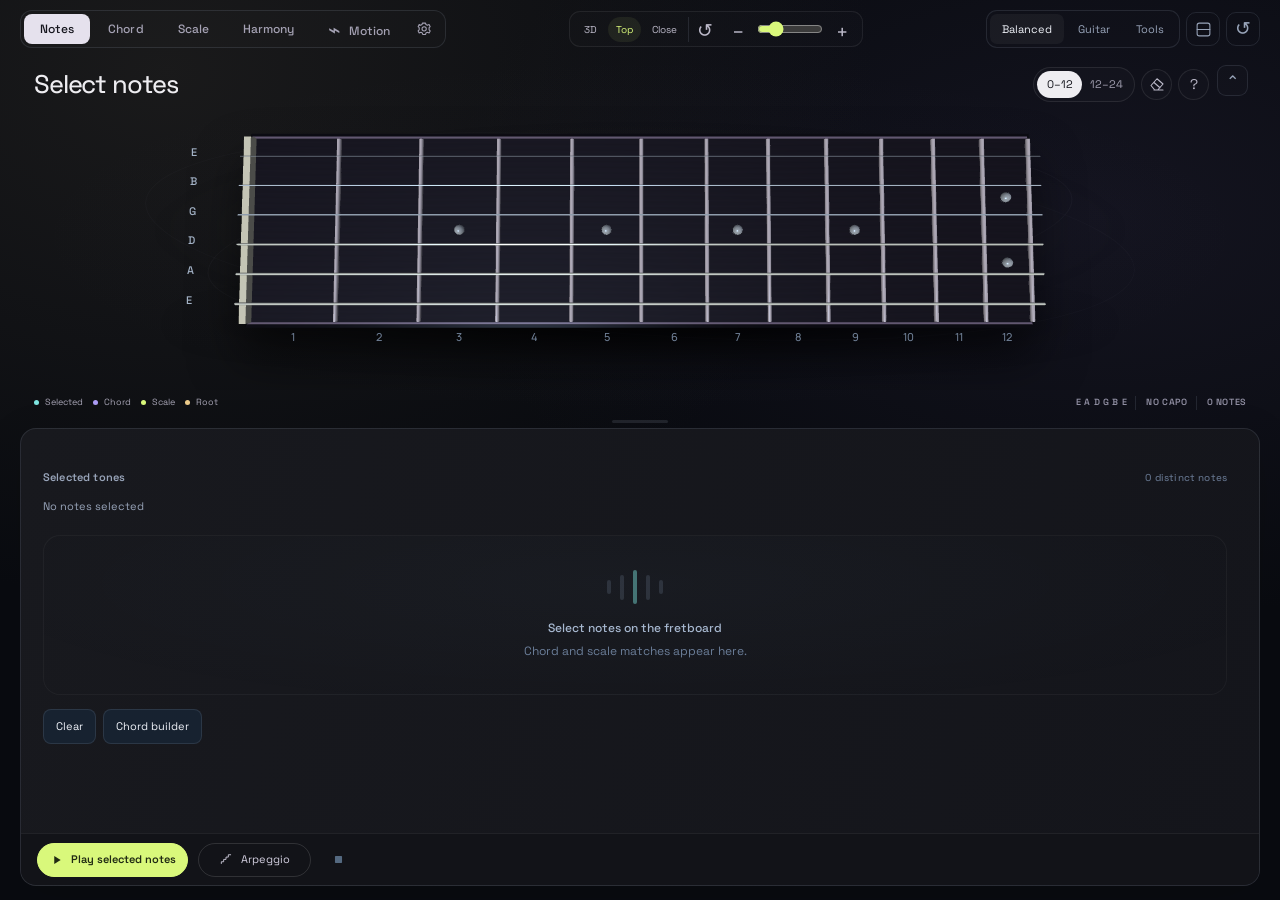
==== commit ba241def: "Add practice controls to Motion and release 1.4.0 - Tempo field, Loop, Metronome and Count-in with l" ====
--- a/index.html
+++ b/index.html
@@ -1,5 +1,5 @@
 <!doctype html>
-<html lang="en" data-theme="graphite" data-font="manrope" data-release="1.3.0">
+<html lang="en" data-theme="graphite" data-font="manrope" data-release="1.4.0">
 <head>
   <meta charset="utf-8">
   <meta name="viewport" content="width=device-width, initial-scale=1, viewport-fit=cover">
@@ -122,9 +122,12 @@
   <dialog id="helpDialog" class="help-dialog">
     <form method="dialog"><button class="dialog-close" aria-label="Kapat">×</button></form>
     <h2>Klavye kontrolü</h2>
-    <p>Perdeye tıkla: nota seç. Sürükle: kamerayı çevir. 3D, Üstten ve Yakın düğmeleri görünümü değiştirir.</p>
+    <p>Perdeye tıkla: nota seç. Sürükle: kamerayı çevir. 3D, Üstten ve Yakın düğmeleri açıyı, +, − ve fare tekerleği yakınlaştırmayı değiştirir.</p>
     <p>Mobilde kamera üstten ve sabittir.</p>
     <p>Tab ile klavyeye geç. Ok tuşlarıyla gezin; Enter veya boşlukla nota seç.</p>
+    <p>Motion: iki ile sekiz akor seç, rotaları karşılaştır. Çal, Döngü ve Metronom ile çalış; Boşluk çalar veya durdurur, ← → akoru değiştirir.</p>
+    <p>Orbit: bir akor seç, merkeze gelsin; ne kadar yakınsa bağlantı o kadar güçlüdür.</p>
+    <p>Yerleşim: Dengeli, Gitar ve Araçlar alanı paylaştırır. Ayırıcıyı sürükle veya ok tuşlarıyla boyutlandır.</p>
     <p>Akor diyagramlarında soldan sağa kalın telden ince tele gidilir. × susturulmuş, ○ açık teldir. İşaretlerin içi nota veya dereceyi gösterir.</p>
   </dialog>
 </body>
--- a/motion.css
+++ b/motion.css
@@ -28,9 +28,9 @@
 .motion-presets{display:flex;gap:10px;flex-wrap:wrap;margin:12px 0 19px}.motion-presets button{border:0;background:none;padding:0;color:#aaa4b9;font-size:9px;line-height:1.7}.motion-presets button:hover{color:#d9f87b}
 .motion-options{display:grid;grid-template-columns:.8fr 1.2fr;gap:10px;margin-top:16px}.motion-options label{display:flex;flex-direction:column;gap:6px;font-size:9px;color:#aaa5b8}.motion-options select{height:34px;min-width:0;width:100%;font-size:10px;background:#0f1015;border:1px solid #ffffff18;border-radius:8px;padding:0 8px;color:#d4cee1}
 .motion-toggle-row{display:flex;flex-wrap:wrap;gap:8px;margin-top:12px}.motion-toggle-row button,.motion-context button{border:1px solid #ffffff17;background:transparent;color:#a7a1b6;border-radius:100px;font-size:9px;padding:6px 10px;line-height:1.3}.motion-toggle-row button.active,.motion-context button.active{color:#d9f87b;border-color:#d9f87b55;background:#d9f87b06}
-.route-list{display:grid;gap:8px}.route-card{display:flex;align-items:center;gap:14px;padding:12px 15px;text-align:left;border:1px solid #ffffff13;border-radius:12px;background:#ffffff02;transition:background .2s,border-color .2s;min-height:68px;min-width:0;width:100%}.route-card:hover{background:#ffffff05;border-color:#ffffff2a}.route-card.active{border-color:#d9f87b68;background:linear-gradient(110deg,#d9f87b09,#d9f87b02)}.route-number{font-size:18px;font-weight:400;color:#8b8598;letter-spacing:-.05em}.route-card.active .route-number{color:#d9f87b}.route-card-body{display:flex;flex-direction:column;gap:3px;min-width:0;flex:1}.route-card-body strong{font-size:11px;color:#e3ddeb;font-weight:500}.route-card-body>span{font-size:10px;color:#ada6bc;white-space:nowrap;overflow:hidden;text-overflow:ellipsis}.route-card-body i{font-style:normal;color:#6c657a;padding:0 3px}.route-card-body small{font-size:8px;color:#9390a4}.route-meter{width:4px;height:29px;background:#ffffff0a;border-radius:3px;display:flex;align-items:flex-end;flex:none}.route-meter i{height:var(--meter);width:100%;background:#ad9bc5;border-radius:3px}.route-card.active .route-meter i{background:#d9f87b}
+.route-list{display:grid;gap:8px}.hand-track{display:grid;justify-items:end;gap:3px;flex:none}.hand-track svg{width:60px;height:22px;overflow:visible}.hand-track polyline{fill:none;stroke:var(--mint);stroke-width:1.4;stroke-linejoin:round;stroke-linecap:round;opacity:.75}.hand-track circle{fill:var(--mint)}.hand-track small{font-size:9px;color:var(--muted);letter-spacing:.04em;white-space:nowrap}.route-card{display:flex;align-items:center;gap:14px;padding:12px 15px;text-align:left;border:1px solid #ffffff13;border-radius:12px;background:#ffffff02;transition:background .2s,border-color .2s;min-height:68px;min-width:0;width:100%}.route-card:hover{background:#ffffff05;border-color:#ffffff2a}.route-card.active{border-color:#d9f87b68;background:linear-gradient(110deg,#d9f87b09,#d9f87b02)}.route-number{font-size:18px;font-weight:400;color:#8b8598;letter-spacing:-.05em}.route-card.active .route-number{color:#d9f87b}.route-card-body{display:flex;flex-direction:column;gap:3px;min-width:0;flex:1}.route-card-body strong{font-size:11px;color:#e3ddeb;font-weight:500}.route-card-body>span{font-size:10px;color:#ada6bc;white-space:nowrap;overflow:hidden;text-overflow:ellipsis}.route-card-body i{font-style:normal;color:#6c657a;padding:0 3px}.route-card-body small{font-size:8px;color:#9390a4}.route-meter{width:4px;height:29px;background:#ffffff0a;border-radius:3px;display:flex;align-items:flex-end;flex:none}.route-meter i{height:var(--meter);width:100%;background:#ad9bc5;border-radius:3px}.route-card.active .route-meter i{background:#d9f87b}
 .motion-context{display:flex;gap:7px;flex-wrap:wrap;margin-top:13px}.motion-context i{display:inline-block;width:4px;height:4px;border-radius:50%;background:currentColor;margin-right:4px}.role-key{display:flex;gap:8px 10px;flex-wrap:wrap;margin-top:14px}.role-badge{display:inline-flex;align-items:center;gap:5px;font-size:8px;white-space:nowrap;color:#aaa3b7}.role-badge i{width:5px;height:5px;border-radius:50%;background:var(--role);box-shadow:0 0 8px color-mix(in srgb,var(--role) 30%,transparent)}
-.voice-pairs{display:grid;gap:4px}.voice-pair{display:grid;grid-template-columns:1fr 58px 1fr 23px;gap:5px;align-items:center;min-height:31px;border-bottom:1px solid #ffffff08}.voice-note{display:flex;align-items:baseline;gap:6px}.voice-note b{font-size:15px;font-weight:450;color:#ded7e9}.voice-note small{font-size:9px;color:#bca7de}.voice-note em{font:8px Manrope,sans-serif;font-style:normal;color:#6c687b}.voice-delta{text-align:center;font-size:9px;color:#9890a8}.voice-pair.held .voice-delta{color:#7ce8c8}.voice-pair button{border:0;background:none;font-size:17px;color:#c7bdd8;padding:0}.route-facts{display:flex;justify-content:space-between;gap:10px;margin:12px 0;color:#aaa2b8;font-size:9px}.route-footnote{font-size:9px;color:#ffbf87;margin:8px 0}.motion-grip{display:flex;gap:9px;align-items:center;border-top:1px solid #ffffff10;padding-top:10px}.motion-grip>.chord-diagram{width:105px;max-height:110px;flex:none}.motion-grip>div{display:flex;flex-direction:column;gap:5px;min-width:0}.motion-grip strong{font-size:21px;font-weight:450;letter-spacing:-.04em}.motion-grip span{font-size:9px;color:#a7a0b5}.motion-grip small{font-size:9px;color:#ffbf87}.motion-grip button{border:0;background:none;padding:0;text-align:left;color:#d9f87b;font-size:10px}
+.voice-pairs{display:grid;gap:4px}.voice-pair{display:grid;grid-template-columns:1fr 58px 1fr 23px;gap:5px;align-items:center;min-height:31px;border-bottom:1px solid #ffffff08}.voice-note{display:flex;align-items:baseline;gap:6px}.voice-note b{font-size:15px;font-weight:450;color:#ded7e9}.voice-note small{font-size:9px;color:#bca7de}.voice-note em{font:8px Manrope,sans-serif;font-style:normal;color:#6c687b}.voice-delta{text-align:center;font-size:9px;color:#9890a8}.voice-pair.held .voice-delta{color:#7ce8c8}.voice-pair button{border:0;background:none;font-size:17px;color:#c7bdd8;padding:0}.route-facts{display:flex;justify-content:space-between;gap:10px;margin:12px 0;color:#aaa2b8;font-size:9px}.route-footnote{font-size:9px;color:#ffbf87;margin:8px 0}.motion-grip{display:flex;gap:9px;align-items:center;border-top:1px solid #ffffff10;padding-top:10px}.motion-grip>.chord-diagram{width:140px;max-height:150px;flex:none}.motion-grip>div{display:flex;flex-direction:column;gap:5px;min-width:0}.motion-grip strong{font-size:21px;font-weight:450;letter-spacing:-.04em}.motion-grip span{font-size:9px;color:#a7a0b5}.motion-grip small{font-size:9px;color:#ffbf87}.motion-grip button{border:0;background:none;padding:0;text-align:left;color:#d9f87b;font-size:10px}
 .motion-composer{border:1px solid #ffffff16;background:#0e0f15;border-radius:12px;padding:12px;margin:12px 0;animation:desk-appear .25s ease}.composer-roots{display:grid;grid-template-columns:repeat(6,1fr);gap:4px}.composer-types{display:flex;flex-wrap:wrap;gap:5px;margin-top:9px}.motion-composer button{border:1px solid #ffffff14;background:transparent;padding:6px;border-radius:6px;color:#aaa3b8;font-size:10px}.motion-composer button.active{background:#d9f87b;color:#1b2711;border-color:#d9f87b}.motion-composer .motion-add{width:100%;margin-top:11px;background:#d9f87b;color:#1b2711}.motion-empty{padding:22px;text-align:center;border:1px dashed #ffffff24;border-radius:12px;color:#a29aaf}.motion-empty>span{font-size:26px;color:#d9f87b}.motion-empty p{font-size:12px}.motion-empty button{border:1px solid #d9f87b66;border-radius:100px;background:#d9f87b08;padding:7px 12px;color:#d9f87b;font-size:10px}
 .motion-hud{position:absolute;right:25px;top:0;z-index:6;display:flex;gap:26px;align-items:center;pointer-events:none}.motion-hud[hidden]{display:none}.tone-lens{display:flex;gap:15px;align-items:center}.lens-orbit{width:44px;height:44px;border-radius:50%;border:1px solid color-mix(in srgb,var(--role) 30%,transparent);position:relative;box-shadow:0 0 32px color-mix(in srgb,var(--role) 6%,transparent)}.lens-orbit::after{content:'';position:absolute;width:8px;height:8px;left:50%;top:50%;transform:translate(-50%,-50%);border-radius:50%;background:var(--role);box-shadow:0 0 20px color-mix(in srgb,var(--role) 65%,transparent)}.tone-lens>div{display:flex;flex-direction:column}.tone-lens small{font-size:7px;color:#858091;letter-spacing:.18em}.tone-lens strong{font-size:23px;color:#e7e0ed;font-weight:400;line-height:1.25}.tone-lens em{font-style:normal;color:var(--role);font-size:14px;margin-left:4px}.tone-lens>div>span{font-size:9px;color:#a59daf}.motion-stage-metrics{display:flex;gap:23px}.motion-stage-metrics>span{display:flex;flex-direction:column;color:#878093;font-size:8px;gap:2px}.motion-stage-metrics b{color:#cec5db;font-size:18px;font-weight:400}
 .guitar-scene .marker[class*='role-']{fill:var(--note-role);stroke:var(--note-role);filter:drop-shadow(0 0 7px #0008)}.guitar-scene .marker-halo[class*='role-']{fill:var(--note-role);opacity:.17}.guitar-scene .context-note .marker{fill:#17151f;stroke:var(--note-role);stroke-width:1;opacity:.45}.guitar-scene .context-note .marker-halo{opacity:.04}.guitar-scene .context-note .marker-text{fill:var(--note-role);opacity:.5;font-size:9px}.guitar-scene .voiced-note .marker-ring{stroke:#ffffff30}.guitar-scene .hit-cell:hover .marker{opacity:1;stroke-width:2}.guitar-scene .hit-cell:hover .marker-halo{opacity:.4}.guitar-scene .hit-cell:hover .hit-area{fill:#ffffff04;stroke:transparent}.motion-layer{pointer-events:none}.voice-trail{fill:none;stroke-width:1.65;opacity:.6;stroke-linecap:round;stroke-dasharray:3 5}.voice-trail.common-trail{stroke-dasharray:1 5;opacity:.5}.held-orbit{fill:none;stroke-width:1;stroke-dasharray:3 7;opacity:.45;transform-box:fill-box;transform-origin:center;animation:held-orbit 16s linear infinite}.destination-ring{fill:none;stroke-width:1;opacity:.55}.voice-particle{filter:drop-shadow(0 0 7px currentColor)}
@@ -43,10 +43,10 @@
 @keyframes orbit-reveal{from{opacity:0;scale:.8}to{opacity:1;scale:1}}
 @keyframes held-orbit{to{transform:rotate(360deg)}}
 @keyframes desk-appear{from{opacity:0;transform:translateY(8px)}to{opacity:1;transform:translateY(0)}}
-@media(min-width:1800px){.workbench{padding:0 50px 22px}.scene-column{grid-template-rows:150px minmax(0,1fr) 38px}.motion-console{gap:45px}.motion-sequence,.motion-routes{padding-right:45px}.panel-content{padding:26px 36px 20px}.route-card{min-height:80px}.sequence-pick{min-height:124px}.sequence-pick strong{font-size:35px}.voice-pair{min-height:40px}.motion-grip>.chord-diagram{max-height:135px;width:130px}}
+@media(min-width:1800px){.workbench{padding:0 50px 22px}.scene-column{grid-template-rows:150px minmax(0,1fr) 38px}.motion-console{gap:45px}.motion-sequence,.motion-routes{padding-right:45px}.panel-content{padding:26px 36px 20px}.route-card{min-height:80px}.sequence-pick{min-height:124px}.sequence-pick strong{font-size:35px}.voice-pair{min-height:40px}.motion-grip>.chord-diagram{max-height:165px;width:160px}}
 @media(max-width:1100px){.workbench{padding:0 16px 10px;grid-template-rows:minmax(290px,52%) minmax(0,1fr)}.scene-heading{padding:77px 15px 0}.motion-console{grid-template-columns:1fr 1.1fr;gap:22px}.motion-inspector{grid-column:1/-1;display:grid;grid-template-columns:1fr 1fr;gap:0 30px;border-top:1px solid #ffffff10;padding-top:18px}.motion-inspector .motion-section-title{grid-column:1/-1}.motion-inspector .motion-grip{grid-column:2;grid-row:2/5;border:0;padding:0}.motion-inspector .route-facts{grid-column:1}.motion-routes{border:0;padding-right:0}.motion-sequence{padding-right:22px}.panel-content{padding:20px}.motion-stage-metrics{display:none}}
 @media(max-width:940px),(pointer:coarse){.app-shell{padding:env(safe-area-inset-top) env(safe-area-inset-right) env(safe-area-inset-bottom) env(safe-area-inset-left)}.workbench{padding:0 10px 8px;grid-template-columns:minmax(0,1fr);grid-template-rows:minmax(235px,40%) minmax(0,1fr);gap:0}.scene-column{padding:0;grid-template-rows:104px minmax(0,1fr) 29px}.scene-heading{padding:62px 10px 0}.scene-heading h1{font-size:29px}.scene-heading .eyebrow{font-size:8px}.scene-tools{margin-bottom:0}.scene-hint-mobile{display:none}.scene-camera{display:none!important}.scene-bottom{padding:0 10px;flex-direction:row}.scene-legend{font-size:8px;gap:8px}.scene-footer{font-size:8px}.motion-hud{right:15px;top:-12px;gap:10px}.lens-orbit{width:30px;height:30px}.tone-lens{gap:8px}.tone-lens strong{font-size:20px}.tone-lens small{font-size:6px}.tone-lens>div>span{font-size:8px}.tone-lens em{font-size:11px}.workspace-panel{grid-template-rows:minmax(0,1fr) 54px;border-radius:18px}.mode-nav{top:10px;height:40px;padding:4px;gap:0;max-width:calc(100vw - 16px)}.mode-tab{padding:0 12px;font-size:10px;height:30px}.motion-icon{display:none}.settings-tab{width:29px}.panel-content{padding:17px}.playback-dock{padding:8px 15px}.motion-console{gap:18px}.motion-section-title{margin-bottom:12px}.sequence-pick{padding:12px 11px}.scene-stage,.guitar-scene{touch-action:pan-y}.guitar-scene .context-note .marker-text{display:none}.app-shell:not([data-workspace-mode='motion']) .note-grid{grid-template-columns:repeat(6,1fr)}.fretboard-toggle{display:block!important;position:absolute;right:10px;top:13px;background:transparent;color:#8d879e;border:0;height:22px;width:22px;font-size:0;z-index:22}.fretboard-toggle span{font-size:16px}.fretboard-collapsed .workbench{grid-template-rows:61px minmax(0,1fr)}.fretboard-collapsed .scene-column{padding:0;grid-template-rows:61px}.fretboard-collapsed .scene-heading{display:none}}
-@media(max-width:650px){.motion-console{grid-template-columns:1fr;gap:24px}.motion-sequence,.motion-routes{border:0;padding-right:0}.motion-sequence{border-bottom:1px solid #ffffff10;padding-bottom:20px}.motion-inspector{grid-column:1;border-top:1px solid #ffffff10}.motion-options{margin-top:12px}.mode-tab{padding:0 10px}.mode-nav{left:10px;right:43px;transform:none;max-width:none;width:auto;justify-content:space-between}.motion-hud{display:none}.scene-tools{gap:4px}.scene-tool{width:28px;height:28px}.scene-range{min-width:43px;height:26px;font-size:10px}.scene-heading{padding:62px 9px 0}.scene-heading h1{font-size:27px}.scene-heading .eyebrow{font-size:7px}.scene-bottom .scene-footer span:last-child{display:none}.motion-inspector{display:block}.motion-grip{margin-top:14px}.motion-grip>.chord-diagram{width:112px}.scene-column{grid-template-rows:104px minmax(0,1fr) 24px}.workbench{grid-template-rows:minmax(240px,39%) minmax(0,1fr)}}
+@media(max-width:650px){.motion-console{grid-template-columns:1fr;gap:24px}.motion-sequence,.motion-routes{border:0;padding-right:0}.motion-sequence{border-bottom:1px solid #ffffff10;padding-bottom:20px}.motion-inspector{grid-column:1;border-top:1px solid #ffffff10}.motion-options{margin-top:12px}.mode-tab{padding:0 10px}.mode-nav{left:10px;right:43px;transform:none;max-width:none;width:auto;justify-content:space-between}.motion-hud{display:none}.scene-tools{gap:4px}.scene-tool{width:28px;height:28px}.scene-range{min-width:43px;height:26px;font-size:10px}.scene-heading{padding:62px 9px 0}.scene-heading h1{font-size:27px}.scene-heading .eyebrow{font-size:7px}.scene-bottom .scene-footer span:last-child{display:none}.motion-inspector{display:block}.motion-grip{margin-top:14px}.motion-grip>.chord-diagram{width:112px}.hand-track svg{width:56px}.scene-column{grid-template-rows:104px minmax(0,1fr) 24px}.workbench{grid-template-rows:minmax(240px,39%) minmax(0,1fr)}}
 @media(orientation:landscape) and (max-height:600px){.workbench{grid-template-columns:minmax(0,1fr);grid-template-rows:minmax(210px,53%) minmax(0,1fr);padding:0 10px 6px}.scene-column{padding:0;grid-template-rows:82px minmax(0,1fr) 20px}.scene-heading{padding:48px 10px 0;align-items:center}.scene-heading h1{font-size:23px}.scene-heading .eyebrow{display:none}.scene-tools{margin:0}.mode-nav{top:7px;height:34px}.mode-tab{height:25px;font-size:9px;padding:0 13px}.scene-stage{overflow:hidden}.motion-hud{display:none}.scene-bottom{flex-direction:row}.motion-console{grid-template-columns:1fr 1fr}.panel-content{padding:14px}.motion-inspector{grid-column:1/-1}.playback-dock{min-height:42px;padding:4px 13px}.workspace-panel{grid-template-rows:minmax(0,1fr) 42px}.playback-dock button{min-height:30px;height:30px}.fretboard-toggle{top:10px}.fretboard-collapsed .workbench{grid-template-rows:44px minmax(0,1fr)}}
 @media(prefers-reduced-motion:reduce){.held-orbit,.guitar-canvas,.scene-orbit,.motion-console{animation:none!important}.voice-particle{display:none}}
 html[data-theme='light'] .workspace-panel{background:#edeaf2;border-color:#77748a33}html[data-theme='light'] .panel-content{color:#222032}html[data-theme='light'] .motion-section-title,html[data-theme='light'] .motion-options label,html[data-theme='light'] .route-facts{color:#575068}html[data-theme='light'] .route-card,html[data-theme='light'] .sequence-item{background:#fff9;border-color:#71677b33}html[data-theme='light'] .route-card-body strong,html[data-theme='light'] .sequence-pick strong,html[data-theme='light'] .voice-note b{color:#292035}html[data-theme='light'] .sequence-item.active strong,html[data-theme='light'] .motion-grip button{color:#456220}html[data-theme='light'] .route-card.active,html[data-theme='light'] .sequence-item.active{border-color:#718752;background:#d9f87b33}html[data-theme='light'] .route-card-body small,html[data-theme='light'] .route-card-body>span,html[data-theme='light'] .sequence-pick span,html[data-theme='light'] .role-badge{color:#62576c}html[data-theme='light'] .voice-pair.held .voice-delta{color:#1c7865}
@@ -58,3 +58,9 @@
 html[data-motion-preference='full'] .voice-particle{display:block!important}
 html[data-motion-preference='reduced'] *,html[data-motion-preference='reduced'] *::before,html[data-motion-preference='reduced'] *::after{animation:none!important;transition:none!important}
 html[data-motion-preference='reduced'] .voice-particle{display:none!important}
+
+.sequence-beats{position:absolute;right:7px;bottom:7px}.sequence-beats select{appearance:none;-webkit-appearance:none;width:40px;text-align:center;text-align-last:center;border:1px solid #ffffff14;background:#ffffff06;color:var(--muted);font-size:11px;border-radius:7px;padding:3px 0;min-height:24px;cursor:pointer}
+.motion-transport{display:flex;flex-wrap:wrap;align-items:center;gap:8px;margin-top:12px}.motion-transport label{display:flex;align-items:center;gap:7px;font-size:10px;color:var(--muted)}.motion-transport input{width:58px;border:1px solid #ffffff14;background:#ffffff06;color:var(--text);border-radius:8px;padding:5px 7px;font-size:11px;min-height:28px}
+.motion-transport button{border:1px solid #ffffff14;background:transparent;color:var(--muted);border-radius:999px;padding:0 12px;font-size:10px;min-height:28px}.motion-transport button.active{border-color:#d9f87b66;color:#d9f87b;background:#d9f87b0c}
+html[data-theme='light'] .motion-transport button.active{color:#456220;border-color:#718752}
+.motion-transport select{border:1px solid #ffffff14;background:#ffffff06;color:var(--text);border-radius:8px;padding:4px 6px;font-size:11px;min-height:28px}
--- a/workspace-layout.css
+++ b/workspace-layout.css
@@ -135,6 +135,8 @@
   .studio-toolbar .mode-tab{padding-inline:8px;font-size:11px;height:30px}
   .layout-controls{justify-content:center}
   .layout-controls button{min-height:28px}
+  /* Phones always stack, so the side-by-side switch has no effect here. */
+  .layout-controls .layout-arrangement{display:none}
   .layout-controls .layout-arrangement,.layout-controls .layout-reset{height:31px;width:31px}
   #appShell .workbench{padding:0 8px 8px}
   #appShell .scene-column{grid-template-rows:43px minmax(0,1fr) 24px}
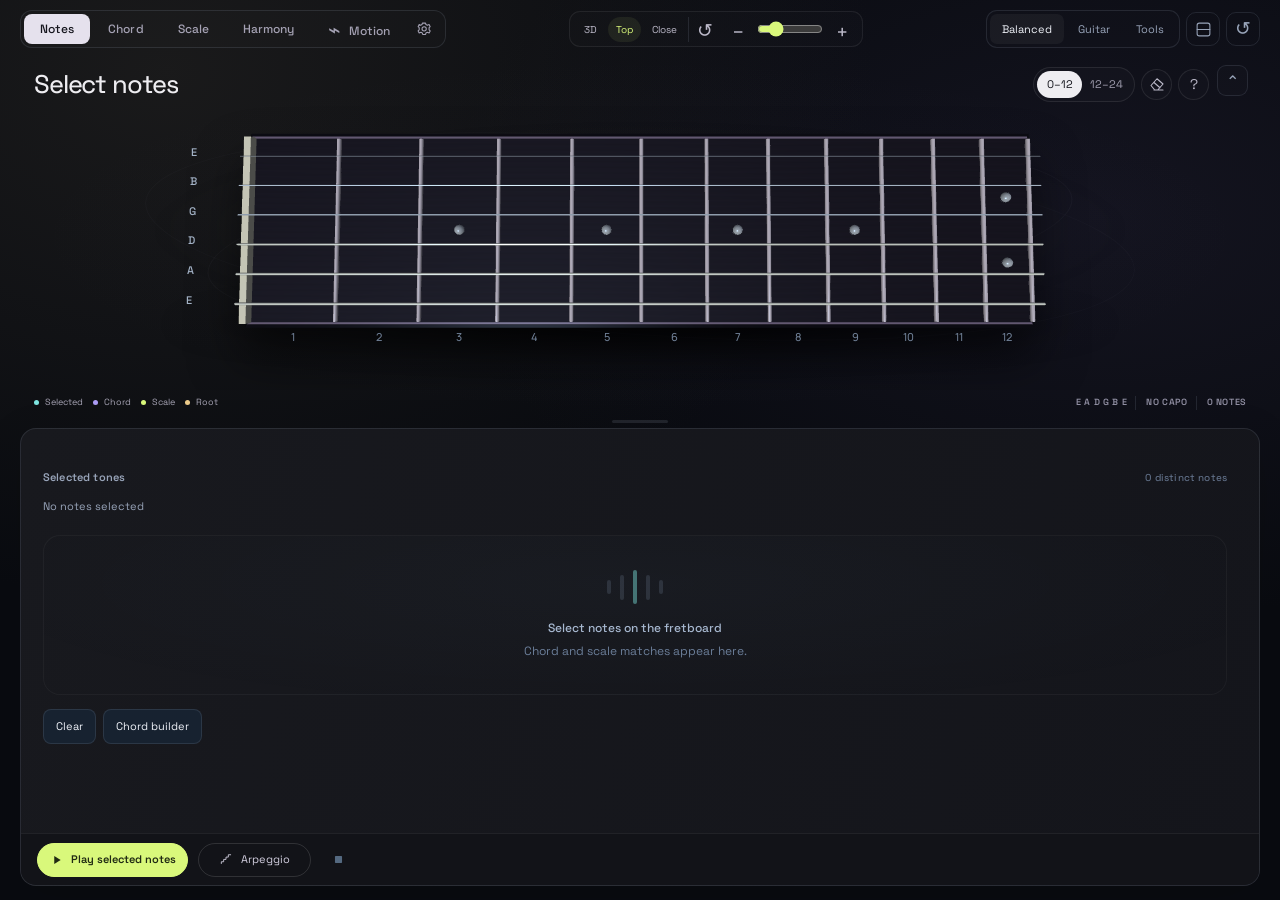
==== commit 229b6eb3: "Add the tonal harmony map and release 1.5.0 - New Map lens in Harmony, the default: three function r" ====
--- a/index.html
+++ b/index.html
@@ -1,5 +1,5 @@
 <!doctype html>
-<html lang="en" data-theme="graphite" data-font="manrope" data-release="1.4.0">
+<html lang="en" data-theme="graphite" data-font="manrope" data-release="1.5.0">
 <head>
   <meta charset="utf-8">
   <meta name="viewport" content="width=device-width, initial-scale=1, viewport-fit=cover">
@@ -13,6 +13,7 @@
   <link rel="stylesheet" href="styles.css">
   <link rel="stylesheet" href="motion.css">
   <link rel="stylesheet" href="atlas.css">
+  <link rel="stylesheet" href="harmony-diagram.css">
   <link rel="stylesheet" href="orbit.css">
   <link rel="stylesheet" href="workspace-layout.css">
   <script defer src="scale-catalog.js"></script>
@@ -31,6 +32,7 @@
   <script defer src="harmony-atlas.js"></script>
   <script defer src="orbit-engine.js"></script>
   <script defer src="orbit-view.js"></script>
+  <script defer src="harmony-diagram.js"></script>
   <script defer src="harmony-map.js"></script>
   <script defer src="export.js"></script>
   <script defer src="scene.js"></script>
--- a/harmony-diagram.css
+++ b/harmony-diagram.css
@@ -0,0 +1,44 @@
+/* Tonal harmony diagram. Every colour is a token so the light theme only overrides values. */
+.hmap-scroll{overflow:auto;border-radius:16px;background:var(--hm-bg);border:1px solid var(--hm-line-soft);scrollbar-width:thin}
+.hmap{--hm-bg:#1b1b1e;--hm-line:#7a7882;--hm-line-soft:#ffffff12;--hm-cluster:#56545a;--hm-ring:#6d6b75;--hm-half:#5a585f;--hm-centre:#3a4863;--hm-centre-line:#6b82ad;
+  --hm-text:#f3f1f6;--hm-muted:#8f8c98;--hm-dom:#3ea2ff;--hm-color:#8fd6c9;--hm-sub:#e24ee3;--hm-arrow:#94603d;--hm-active:#d9f87b;
+  position:relative;width:calc(100% * var(--hm-zoom,1));min-width:calc(720px * var(--hm-zoom,1));container-type:inline-size;color:var(--hm-text);font-family:var(--hm-font,inherit)}
+.hm-stage{position:relative;width:100%;aspect-ratio:1000/660}
+.hm-svg{position:absolute;inset:0;width:100%;height:100%;display:block}
+.hm-regions line{stroke:var(--hm-line);stroke-width:1.3}
+.hm-icon{color:#8b8993}
+.hm-cluster{fill:var(--hm-cluster);opacity:.92}
+.hm-centre{fill:var(--hm-centre);stroke:var(--hm-centre-line);stroke-width:1.6;opacity:.92}
+.hm-ring{fill:none;stroke:var(--hm-ring);stroke-width:1.4}
+.hm-half{fill:var(--hm-half)}
+.hm-link{stroke:var(--hm-ring);stroke-width:1.3}
+.hm-bracket{fill:none;stroke:var(--hm-arrow);stroke-width:2.1;stroke-linejoin:round}
+.hm-arrow{fill:none;stroke:var(--hm-arrow);stroke-width:2.2;stroke-linecap:round;transition:opacity .2s,stroke-width .2s}
+.hm-arrow-prep{stroke-dasharray:7 6;stroke-width:1.8}
+.hm-arrow-return{stroke-dasharray:1.5 6;stroke-width:2.2}
+.hm-arrow-sub{stroke:var(--hm-sub);stroke-dasharray:7 6;stroke-width:1.9}
+.hm-head{fill:var(--hm-arrow)}.hm-head-sub{fill:var(--hm-sub)}
+.hm-arrow.hm-soft{opacity:0}
+.hmap[data-hl] .hm-arrow:not(.on){opacity:.12}
+.hmap[data-hl] .hm-arrow.hm-soft:not(.on){opacity:0}
+.hmap .hm-arrow.on,.hmap .hm-arrow.hm-soft.on{stroke-width:3.2;opacity:1}
+.hm-node{position:absolute;transform:translate(-50%,-50%);margin:0;z-index:1}
+.hm-label{display:block;border:0;background:transparent;color:var(--hm-text);font:inherit;font-size:max(10px,1.5cqw);line-height:1.1;padding:3px 5px;border-radius:8px;white-space:nowrap;cursor:pointer;letter-spacing:-.01em;transition:background .15s,box-shadow .15s}
+.hm-label:hover,.hm-label:focus-visible{background:#ffffff14;outline:none}
+.hm-label:focus-visible{box-shadow:0 0 0 2px var(--hm-active)}
+.hm-node.active .hm-label{background:#d9f87b1c;box-shadow:0 0 0 1.5px var(--hm-active)}
+.hm-main .hm-label{color:var(--hm-text)}.hm-dom .hm-label{color:var(--hm-dom)}.hm-color .hm-label{color:var(--hm-color)}.hm-sub .hm-label{color:var(--hm-sub)}
+.hm-small .hm-label{font-size:max(10px,1.05cqw);padding:1px 3px}
+.hm-satellite .hm-label{font-size:max(10px,1.2cqw)}
+.hm-region{position:absolute;transform:translateY(-50%);font-size:max(10px,1.05cqw);letter-spacing:.1em;text-transform:uppercase;color:var(--hm-muted);pointer-events:none}
+.hm-region-D{transform:translate(-100%,-50%)}
+.hm-notice{margin:0;padding:22px;color:var(--hm-muted,#8f8c98);font-size:13px;line-height:1.5}
+.hmap-bar{display:flex;flex-wrap:wrap;gap:6px;align-items:center}
+.hmap-bar button{border:1px solid #ffffff14;background:transparent;color:inherit;border-radius:999px;padding:0 12px;min-height:28px;font-size:11px}
+.hmap-bar button.active,.hmap-bar button[aria-pressed='true']{border-color:#d9f87b66;color:#d9f87b;background:#d9f87b0c}
+.hmap-bar label{display:inline-flex;align-items:center;gap:6px;font-size:11px;color:#8f8c98}
+.hmap-bar select{border:1px solid #ffffff14;background:#ffffff06;color:inherit;border-radius:8px;padding:4px 6px;font-size:11px;min-height:28px}
+html[data-theme='light'] .hmap{--hm-bg:#f3f1f7;--hm-line:#9a96a6;--hm-line-soft:#4f46601f;--hm-cluster:#cfcbd8;--hm-ring:#9a96a6;--hm-half:#c4c0cf;--hm-centre:#cfd9ee;--hm-centre-line:#6b82ad;--hm-text:#25202f;--hm-muted:#6d6878;--hm-dom:#0a6bd1;--hm-color:#1b8b78;--hm-sub:#b0199f;--hm-arrow:#8a5530;--hm-active:#456220}
+html[data-theme='light'] .hm-label:hover{background:#4f46601a}
+html[data-theme='light'] .hmap-bar button.active,html[data-theme='light'] .hmap-bar button[aria-pressed='true']{color:#456220;border-color:#718752}
+@media(prefers-reduced-motion:reduce){.hm-arrow,.hm-label{transition:none}}
--- a/orbit.css
+++ b/orbit.css
@@ -38,7 +38,7 @@
 @media(min-width:1600px){.panel-content{padding-inline:max(30px,calc((100% - 1500px)/2))}.app-shell:not([data-workspace-mode='motion']) .panel-content{max-width:1580px}.motion-console{gap:30px 40px}.route-list{grid-template-columns:repeat(3,minmax(0,1fr))}}
 @media(max-width:1100px){.motion-console{gap:20px;grid-template-columns:minmax(0,1fr) minmax(0,1fr)}.motion-first-grip,.motion-inspector{padding-left:20px}.harmony-atlas[data-lens='orbit'] .atlas-desk{grid-template-columns:minmax(0,1fr) 180px;gap:15px}.first-grip-preview{gap:10px}.first-grip-preview>.chord-diagram{width:100px}.grip-editor-actions button{font-size:10px;padding:7px 9px}.draft-strings{gap:4px}.draft-strings>div{padding:4px}}
 @media(max-width:750px){.motion-console{grid-template-columns:1fr;grid-template-areas:'sequence' 'first' 'routes' 'inspector';gap:20px}.motion-first-grip,.motion-inspector{border-left:0;padding-left:0;border-top:1px solid #ffffff12;padding-top:17px}.motion-inspector .motion-grip{grid-column:auto;grid-row:auto}.route-list{max-height:340px}.orbit-destinations{grid-template-columns:repeat(2,minmax(0,1fr))}.harmony-atlas[data-lens='orbit'] .atlas-desk{grid-template-columns:1fr}.harmony-atlas[data-lens='orbit'] .atlas-inspector{border-left:0;border-top:1px solid var(--atlas-border);padding:14px 0}.harmony-atlas[data-lens='orbit'] .atlas-selected{display:grid;grid-template-columns:minmax(0,1fr) 126px}.harmony-atlas[data-lens='orbit'] .atlas-selected .chord-diagram{width:122px;max-height:145px;grid-column:2;grid-row:1/6;justify-self:end}.harmony-atlas[data-lens='orbit'] .atlas-selected>strong{font-size:30px}.harmony-atlas[data-lens='orbit'] .atlas-tensions{display:none}.orbit-card{border-radius:12px;gap:4px;padding:5px}.orbit-card strong{font-size:17px}.orbit-card small{font-size:9px}.orbit-core strong{font-size:23px}.orbit-core>span{font-size:11px}.orbit-core{gap:4px}.orbit-controls{gap:5px}.orbit-controls button{font-size:9px;padding:6px 8px}.orbit-priority-label{flex-wrap:wrap;gap:3px}.orbit-option-pick{padding:9px;grid-template-columns:18px minmax(0,1fr) 27px;gap:3px 5px}.orbit-option-pick strong{font-size:15px}.orbit-option-play{width:28px}.orbit-lower{margin-top:12px}}
-@media(max-width:420px){.atlas-toolbar{display:grid;grid-template-columns:minmax(0,1fr);gap:8px}.atlas-toolbar summary{white-space:nowrap;font-size:13px}.atlas-lenses{display:grid;grid-template-columns:repeat(4,minmax(0,1fr));width:100%;padding:3px}.orbit-destinations{grid-template-columns:1fr}.route-list{grid-template-columns:1fr}.draft-strings{grid-template-columns:repeat(3,minmax(0,1fr))}.orbit-controls select{max-width:135px}.atlas-lenses button{padding:0 9px;font-size:10px}.first-grip-preview>.chord-diagram{width:115px}}
+@media(max-width:420px){.atlas-toolbar{display:grid;grid-template-columns:minmax(0,1fr);gap:8px}.atlas-toolbar summary{white-space:nowrap;font-size:13px}.atlas-lenses{display:grid;grid-template-columns:repeat(5,minmax(0,1fr));width:100%;padding:3px}.orbit-destinations{grid-template-columns:1fr}.route-list{grid-template-columns:1fr}.draft-strings{grid-template-columns:repeat(3,minmax(0,1fr))}.orbit-controls select{max-width:135px}.atlas-lenses button{padding:0 9px;font-size:10px}.first-grip-preview>.chord-diagram{width:115px}}
 html[data-motion-preference='reduced'] .orbit-aura{animation:none}
 @media(prefers-reduced-motion:reduce){html:not([data-motion-preference='full']) .orbit-aura{animation:none}}
 html[data-theme='light'] .orbit-stage{background:radial-gradient(ellipse,#a89aba25,transparent 70%)}html[data-theme='light'] .orbit-card{background:linear-gradient(145deg,#f9f6ff,#ded7e9);color:#392a4b;box-shadow:inset 0 1px 0 #fff,0 9px 0 -4px #c7bbd3,0 17px 25px #4a356d20}html[data-theme='light'] .orbit-card small{color:#776985}html[data-theme='light'] .orbit-option,html[data-theme='light'] .first-grip-gallery button{border-color:#78618a28;background:#fff6}html[data-theme='light'] .orbit-option-pick strong{color:#41344f}html[data-theme='light'] .orbit-option-pick span,html[data-theme='light'] .first-grip-preview span,html[data-theme='light'] .first-grip-gallery span{color:#72617e}html[data-theme='light'] .grip-editor-actions button{color:#4d3d60;border-color:#74618544}html[data-theme='light'] .orbit-trail>button,html[data-theme='light'] .orbit-trail>div>button{color:#605071;border-color:#806b9633}
--- a/workspace-layout.css
+++ b/workspace-layout.css
@@ -100,7 +100,7 @@
   .route-list,.orbit-destinations{grid-template-columns:minmax(0,1fr)!important}
   .draft-strings{grid-template-columns:repeat(3,minmax(0,1fr))}
   .atlas-toolbar{display:grid;grid-template-columns:minmax(0,1fr)}
-  .atlas-lenses{display:grid;grid-template-columns:repeat(4,minmax(0,1fr));width:100%}
+  .atlas-lenses{display:grid;grid-template-columns:repeat(5,minmax(0,1fr));width:100%}
   .atlas-lenses button{padding-inline:5px;font-size:11px}
   .atlas-toolbar summary{font-size:12px}
   .harmony-atlas .atlas-selected{grid-template-columns:minmax(0,1fr) 110px}
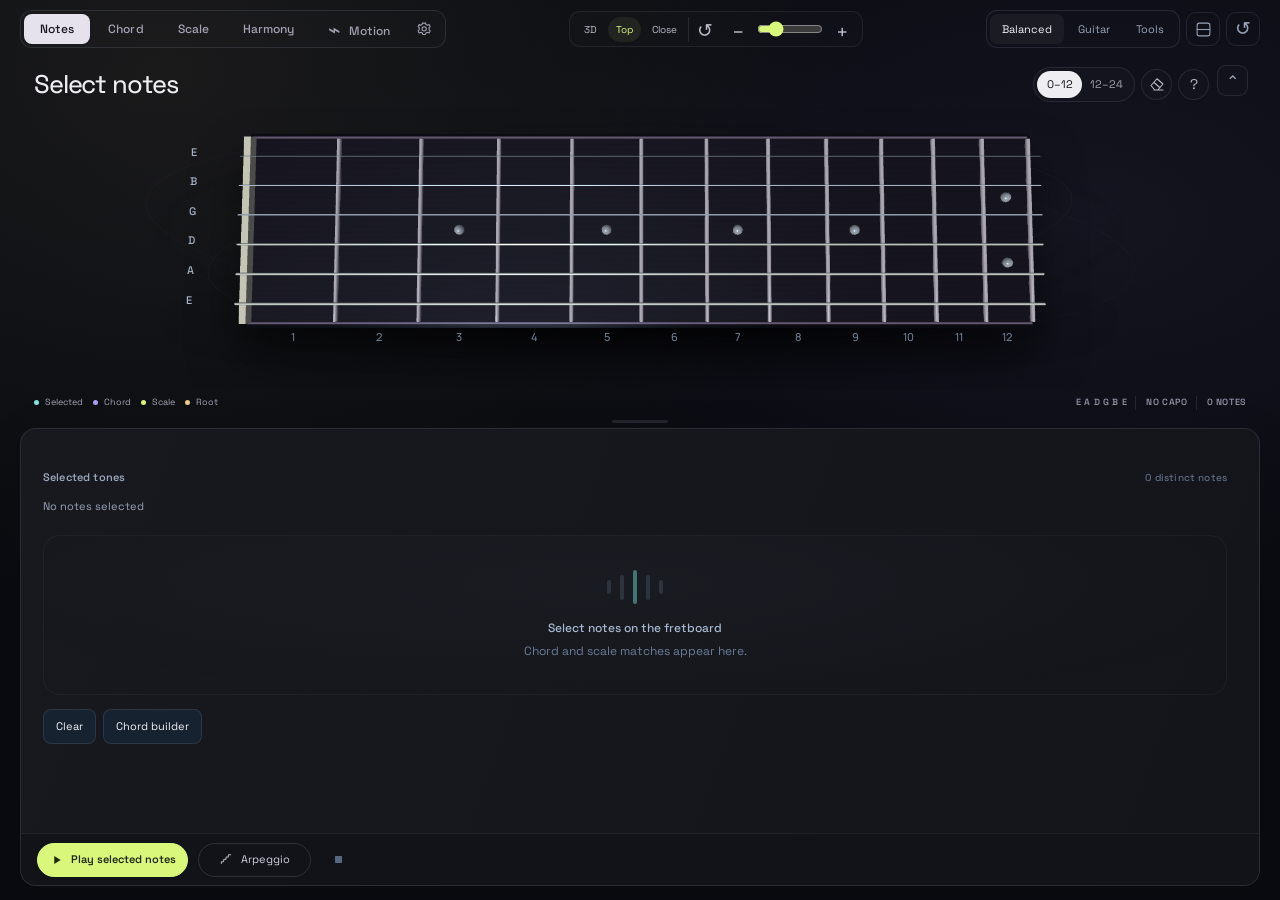
==== commit 9cc881b8: "Add progression library, share links and top notes, release 1.6.0 - Library in Motion: save, open, r" ====
--- a/index.html
+++ b/index.html
@@ -1,5 +1,5 @@
 <!doctype html>
-<html lang="en" data-theme="graphite" data-font="manrope" data-release="1.5.0">
+<html lang="en" data-theme="graphite" data-font="manrope" data-release="1.6.0">
 <head>
   <meta charset="utf-8">
   <meta name="viewport" content="width=device-width, initial-scale=1, viewport-fit=cover">
--- a/motion.css
+++ b/motion.css
@@ -64,3 +64,14 @@
 .motion-transport button{border:1px solid #ffffff14;background:transparent;color:var(--muted);border-radius:999px;padding:0 12px;font-size:10px;min-height:28px}.motion-transport button.active{border-color:#d9f87b66;color:#d9f87b;background:#d9f87b0c}
 html[data-theme='light'] .motion-transport button.active{color:#456220;border-color:#718752}
 .motion-transport select{border:1px solid #ffffff14;background:#ffffff06;color:var(--text);border-radius:8px;padding:4px 6px;font-size:11px;min-height:28px}
+.sequence-top{display:block;font-style:normal;font-size:10px;color:var(--mint);margin-top:4px}
+.motion-library{margin-top:12px;border:1px solid #ffffff12;border-radius:12px;padding:0 12px}
+.motion-library summary{cursor:pointer;padding:10px 0;font-size:11px;letter-spacing:.06em;text-transform:uppercase;color:var(--muted)}.motion-library summary small{margin-left:4px;color:var(--mint)}
+.motion-library[open]{padding-bottom:12px}
+.lib-save{display:flex;flex-wrap:wrap;gap:6px}.lib-save input{flex:1 1 150px;min-width:0;border:1px solid #ffffff14;background:#ffffff06;color:var(--text);border-radius:8px;padding:5px 8px;font-size:11px;min-height:28px}
+.motion-library button{border:1px solid #ffffff14;background:transparent;color:var(--muted);border-radius:999px;padding:0 11px;font-size:10px;min-height:26px}.motion-library button:hover{color:var(--text);border-color:#ffffff30}
+.lib-list{list-style:none;margin:10px 0 0;padding:0;display:grid;gap:6px}.lib-item{display:flex;align-items:center;gap:6px;padding:7px 8px;border:1px solid #ffffff0e;border-radius:10px}.lib-item>div{flex:1;min-width:0;display:grid}.lib-item strong{font-size:12px;font-weight:500;overflow:hidden;text-overflow:ellipsis;white-space:nowrap}.lib-item small{font-size:10px;color:var(--muted);overflow:hidden;text-overflow:ellipsis;white-space:nowrap}
+.lib-empty{margin:10px 0 0;font-size:11px;color:var(--muted)}
+.lib-group{margin-top:12px}.lib-group h4{margin:0 0 6px;font-size:10px;letter-spacing:.08em;text-transform:uppercase;color:var(--muted);font-weight:500}.lib-group div{display:flex;flex-wrap:wrap;gap:6px}
+.share-banner{display:flex;flex-wrap:wrap;align-items:center;gap:8px;margin:0 0 12px;padding:9px 12px;border:1px solid #d9f87b55;background:#d9f87b0d;border-radius:12px;font-size:11px}.share-banner span{flex:1 1 180px;min-width:0}.share-banner button{border:1px solid #ffffff22;background:transparent;color:var(--text);border-radius:999px;padding:0 12px;min-height:26px;font-size:10px}
+html[data-theme='light'] .motion-library{border-color:#71677b33}html[data-theme='light'] .share-banner{border-color:#718752;background:#d9f87b33}
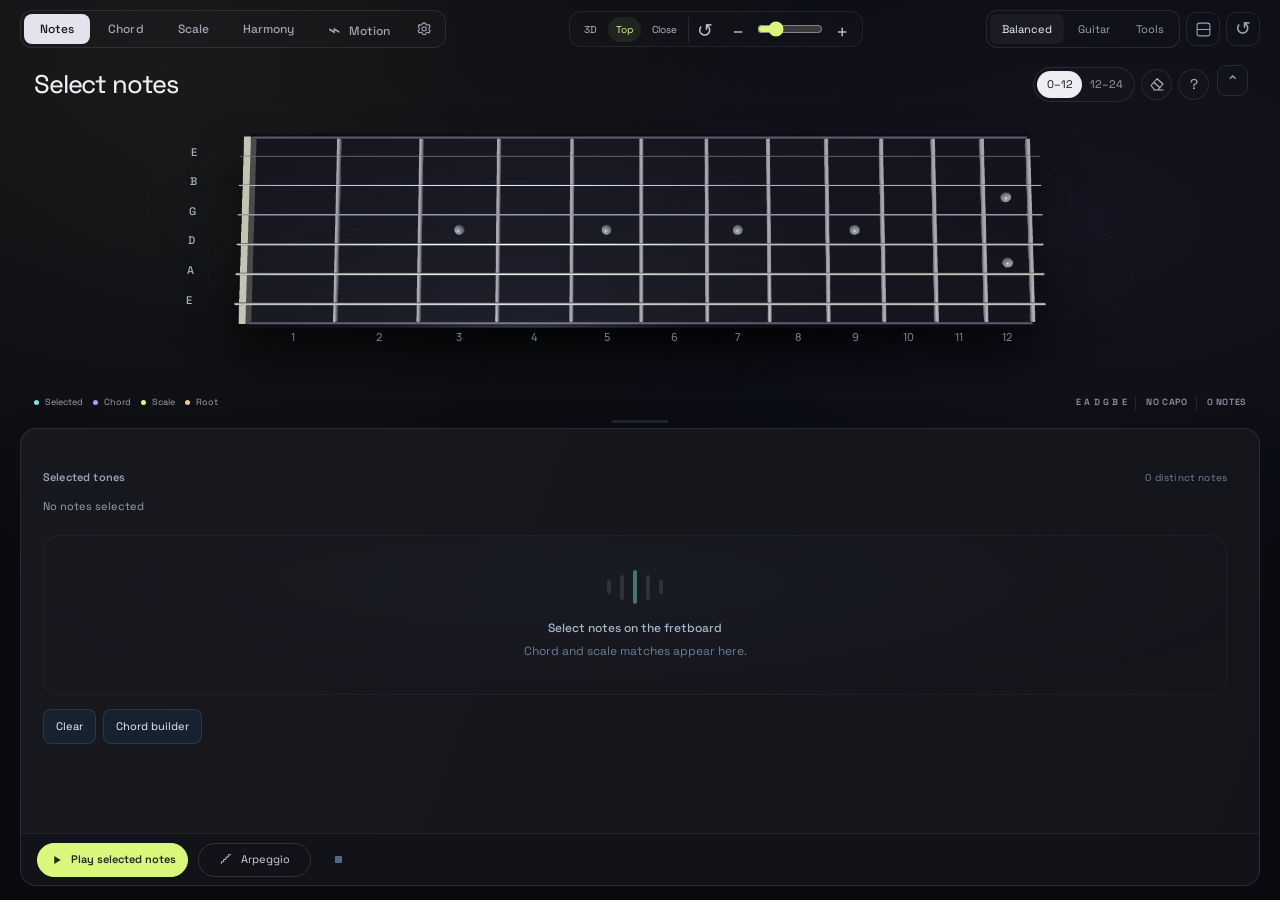
==== commit 274f012b: "Load guitar samples on demand and release 1.7.0 - Turn the 10.7 MB guitar-samples.js into a 10 KB in" ====
--- a/index.html
+++ b/index.html
@@ -1,5 +1,5 @@
 <!doctype html>
-<html lang="en" data-theme="graphite" data-font="manrope" data-release="1.6.0">
+<html lang="en" data-theme="graphite" data-font="manrope" data-release="1.7.0">
 <head>
   <meta charset="utf-8">
   <meta name="viewport" content="width=device-width, initial-scale=1, viewport-fit=cover">
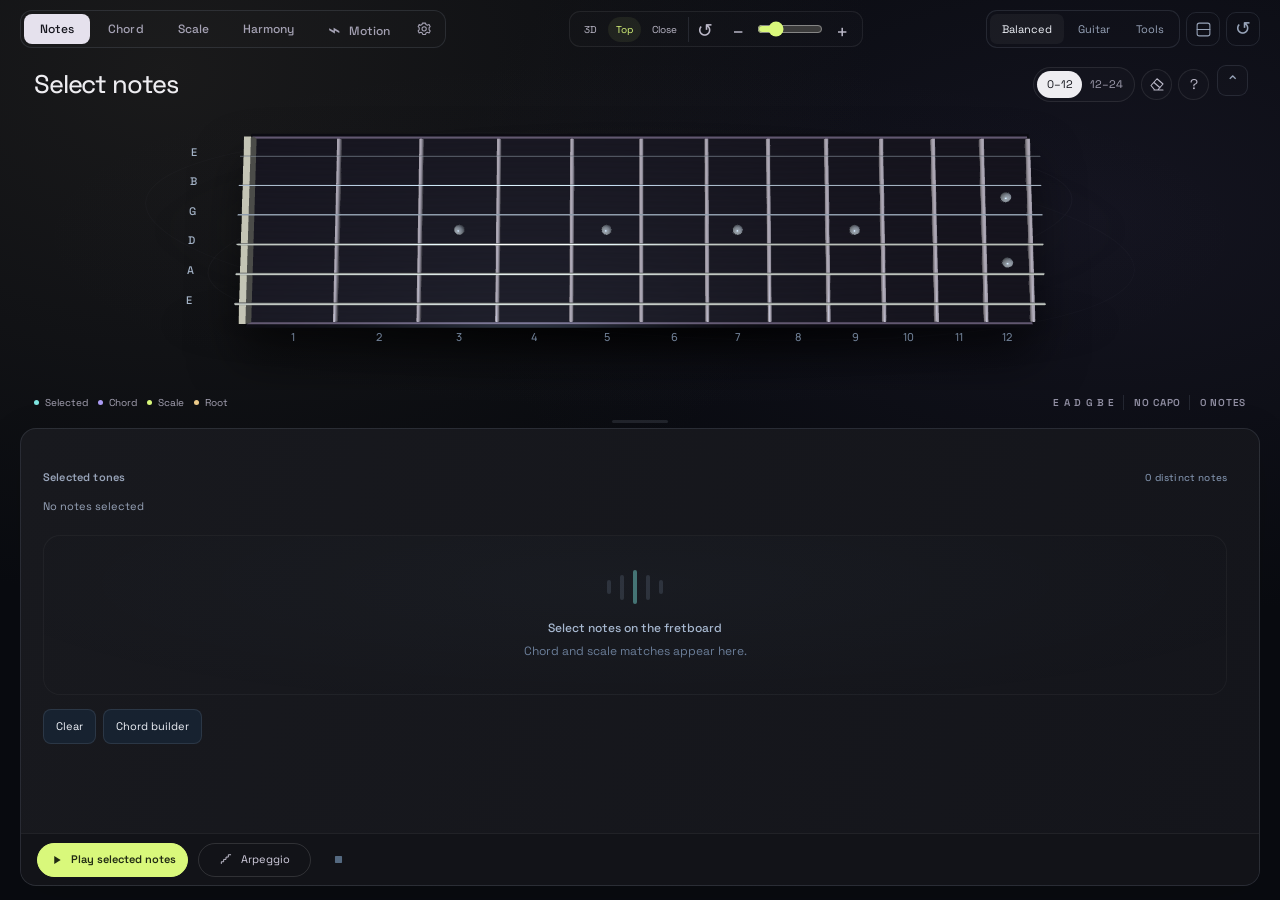
==== commit 317a71be: "Finish the light theme, raise text size and release 1.8.0 - Bind every sub-10px text rule to one --f" ====
--- a/index.html
+++ b/index.html
@@ -1,5 +1,5 @@
 <!doctype html>
-<html lang="en" data-theme="graphite" data-font="manrope" data-release="1.7.0">
+<html lang="en" data-theme="graphite" data-font="manrope" data-release="1.8.0">
 <head>
   <meta charset="utf-8">
   <meta name="viewport" content="width=device-width, initial-scale=1, viewport-fit=cover">
@@ -16,6 +16,7 @@
   <link rel="stylesheet" href="harmony-diagram.css">
   <link rel="stylesheet" href="orbit.css">
   <link rel="stylesheet" href="workspace-layout.css">
+  <link rel="stylesheet" href="theme-light.css">
   <script defer src="scale-catalog.js"></script>
   <script defer src="makam-catalog.js"></script>
   <script defer src="makam-tuning.js"></script>
@@ -43,6 +44,7 @@
   <script defer src="workspace-layout.js"></script>
 </head>
 <body>
+  <div id="srStatus" class="sr-only" role="status" aria-live="polite"></div>
   <main class="app-shell" id="appShell">
     <header class="studio-toolbar" id="studioToolbar">
       <div class="studio-navigation" id="studioNavigation"></div>
--- a/styles.css
+++ b/styles.css
@@ -1,6 +1,6 @@
 @font-face{font-family:Manrope;src:url("assets/fonts/Manrope.ttf") format("truetype");font-weight:200 800;font-display:swap}
 @font-face{font-family:"Space Grotesk";src:url("assets/fonts/SpaceGrotesk.ttf") format("truetype");font-weight:300 700;font-display:swap}
-:root{color-scheme:dark;--bg:#080a10;--surface:#11151e;--surface2:#171c28;--line:rgba(187,207,231,.12);--text:#f0f3f9;--muted:#98a4b9;--dim:#606d83;--cyan:#7ee5e0;--mint:#7ee5e0;--violet:#ac9cf5;--pink:#eaa6c7;--amber:#eccb8b;--red:#ed8d9e;--radius:24px;font-family:var(--font-ui,Manrope),sans-serif;font-synthesis:none;color:var(--text);background:var(--bg);text-rendering:optimizeLegibility}
+:root{--fs-xs:10px;color-scheme:dark;--bg:#080a10;--surface:#11151e;--surface2:#171c28;--line:rgba(187,207,231,.12);--text:#f0f3f9;--muted:#98a4b9;--dim:#606d83;--cyan:#7ee5e0;--mint:#7ee5e0;--violet:#ac9cf5;--pink:#eaa6c7;--amber:#eccb8b;--red:#ed8d9e;--radius:24px;font-family:var(--font-ui,Manrope),sans-serif;font-synthesis:none;color:var(--text);background:var(--bg);text-rendering:optimizeLegibility}
 *{box-sizing:border-box}
 html,body{width:100%;height:100%;margin:0;overflow:hidden;background:var(--bg)}
 body{min-width:320px;font-size:14px;line-height:1.5}
@@ -66,7 +66,7 @@
 .scene-legend span{display:inline-flex;align-items:center;gap:6px}
 .legend-dot{width:5px;height:5px;border-radius:50%;display:inline-block}
 .legend-dot.selected{background:var(--mint)}.legend-dot.chord{background:var(--violet)}.legend-dot.scale{background:var(--cyan)}.legend-dot.root{background:var(--amber)}
-.scene-footer{display:flex;gap:10px;align-items:center;font-size:9px;font-weight:600;letter-spacing:.07em;color:#607188;white-space:nowrap}
+.scene-footer{display:flex;gap:10px;align-items:center;font-size:var(--fs-xs);font-weight:600;letter-spacing:.07em;color:#607188;white-space:nowrap}
 .scene-footer span+span{border-left:1px solid var(--line);padding-left:10px}
 .workspace-panel{min-height:0;min-width:0;display:grid;grid-template-rows:68px minmax(0,1fr) 72px;overflow:hidden;border:1px solid var(--line);border-radius:var(--radius);background:linear-gradient(145deg,#161b25,#10141d 75%);box-shadow:inset 0 1px #ffffff05,0 20px 65px #0003}
 .mode-nav{display:flex;align-items:center;gap:3px;margin:0 22px;border-bottom:1px solid var(--line);min-width:0}
@@ -80,7 +80,7 @@
 .panel-title{margin:0 0 20px;font:500 26px/1.16 var(--font-display,"Space Grotesk"),sans-serif;letter-spacing:-.045em}
 .panel-section{margin:24px 0}
 .section-label{display:flex;align-items:center;justify-content:space-between;gap:10px;margin-bottom:11px;color:#afb9cb;font-size:11px;font-weight:600;letter-spacing:.015em}
-.section-label>span:last-child:not(:first-child){color:#66768f;font-size:10px;font-weight:450;text-align:right}
+.section-label>span:last-child:not(:first-child){color:#8294ae;font-size:10px;font-weight:450;text-align:right}
 .text-button{border:0;padding:0;background:transparent;color:#839bb0;font-size:10px}
 .text-button:hover{color:var(--cyan)}
 .note-grid{display:grid;grid-template-columns:repeat(6,minmax(0,1fr));gap:6px}
@@ -90,15 +90,15 @@
 .note-choice{font:500 16px var(--font-display,"Space Grotesk"),sans-serif}
 .note-choice:hover,.quality-choice:hover,.chip-choice:hover{background:#ffffff07;border-color:#ffffff28;color:var(--text)}
 .note-choice.active,.quality-choice.active,.chip-choice.active{background:#7ee5e00b;border-color:color-mix(in srgb,var(--cyan) 42%,transparent);color:#ccf7f2}
-.quality-choice small{display:block;margin-top:3px;font:500 13px var(--font-display,"Space Grotesk"),sans-serif;color:#6e8099}
+.quality-choice small{display:block;margin-top:3px;font:500 13px var(--font-display,"Space Grotesk"),sans-serif;color:#8ea4bf}
 .quality-choice.active small{color:var(--cyan)}
 .chip-choice{min-height:34px;font-size:11px}
 .chord-focus{display:grid;grid-template-columns:minmax(0,1fr) minmax(150px,205px);align-items:center;gap:4px;padding:20px 14px 16px 22px;border:1px solid rgba(172,156,245,.2);border-radius:19px;background:radial-gradient(ellipse at 84% 30%,#ac9cf511,transparent 75%),linear-gradient(135deg,#1a202d,#151a26);margin-bottom:22px}
 .chord-symbol{font:500 clamp(34px,3vw,48px)/1.05 var(--font-display,"Space Grotesk"),sans-serif;letter-spacing:-.06em;color:#f2f4fd;overflow-wrap:anywhere}
-.chord-type-label{margin-top:5px;color:#6e829e;font-size:11px}
+.chord-type-label{margin-top:5px;color:#8fa5c0;font-size:11px}
 .chord-notes{display:flex;flex-wrap:wrap;gap:5px;margin-top:15px}
 .chord-tone{display:grid;place-items:center;min-width:31px;padding:5px 7px;border:1px solid #ffffff0d;border-radius:7px;background:#ffffff03;font:500 12px var(--font-display,"Space Grotesk"),sans-serif;color:#c4cfdf}
-.chord-tone small{display:block;color:#73849d;font:450 9px Manrope,sans-serif;margin-top:3px}
+.chord-tone small{display:block;color:#93a6c0;font:450 var(--fs-xs) Manrope,sans-serif;margin-top:3px}
 .chord-formula{margin-top:9px;color:#708199;font-size:10px}
 .active-diagram{min-width:0;text-align:center}
 .diagram-caption{font-size:10px;color:#8392a7;line-height:1.8}
@@ -108,7 +108,7 @@
 .diagram-fret{stroke:#8199b052;stroke-width:1.2}.diagram-fret.diagram-nut{stroke:#cbd2da;stroke-width:4}
 .diagram-string{stroke:#8199b052;stroke-width:1.2}
 .diagram-position{fill:#7a8ca5;font:500 11px Manrope,sans-serif;text-anchor:middle}
-.diagram-position tspan{font-size:9px;fill:#53667f}
+.diagram-position tspan{font-size:var(--fs-xs);fill:#53667f}
 .diagram-mute{fill:none;stroke:#5e738d;stroke-width:1.6;stroke-linecap:round}
 .diagram-open{fill:none;stroke:#a3b7d0;stroke-width:1.7}.diagram-open.is-root{stroke:var(--amber)}
 .diagram-dot{fill:var(--violet);stroke:#d3c8ff;stroke-width:1}.diagram-dot.is-root{fill:var(--amber);stroke:#f3e2c3}
@@ -138,7 +138,7 @@
 .voicing-filter-row .select-control{width:100%;height:35px;min-height:35px;padding:5px 6px;font-size:10px}
 .voicing-filter-footer{display:flex;flex-wrap:wrap;align-items:center;justify-content:space-between;gap:7px;margin:10px 0 15px}
 .voicing-filter-footer .inline-check{font-size:10px}
-.voicing-meta,.voicing-picking,.voicing-omissions{display:block;text-align:center;font-size:9px;line-height:1.6;padding:0 3px 7px;color:#879bb8;overflow-wrap:anywhere}
+.voicing-meta,.voicing-picking,.voicing-omissions{display:block;text-align:center;font-size:var(--fs-xs);line-height:1.6;padding:0 3px 7px;color:#879bb8;overflow-wrap:anywhere}
 .voicing-picking{color:#809491;padding-bottom:5px}
 .voicing-omissions{color:#c2ae89}
 .voicing-description .voicing-omissions{text-align:left;padding:0}
@@ -207,9 +207,9 @@
 .map-node.active{border-color:var(--cyan);background:#1d2a3c}
 .map-node-select,.map-related-select{display:block;width:100%;border:0;background:transparent;padding:0;text-align:center}
 .map-node-select strong{display:block;font:500 18px var(--font-display,"Space Grotesk"),sans-serif}
-.map-node-select small{display:block;color:#6f839f;font-size:8px;margin-top:3px;line-height:1.5}
+.map-node-select small{display:block;color:#6f839f;font-size:var(--fs-xs);margin-top:3px;line-height:1.5}
 .map-node-actions{display:flex;justify-content:center;gap:4px;margin-top:6px}
-.map-node-actions button{min-height:22px;min-width:30px;background:transparent;border:1px solid #ffffff0e;border-radius:5px;color:#8e9fb7;font-size:9px}
+.map-node-actions button{min-height:22px;min-width:30px;background:transparent;border:1px solid #ffffff0e;border-radius:5px;color:#8e9fb7;font-size:var(--fs-xs)}
 .map-related{margin-top:20px}
 .map-related-list{display:grid;gap:8px}
 .map-related-card{display:grid;grid-template-columns:minmax(0,1fr) auto;gap:10px;align-items:center;padding:12px 14px;border:1px solid #ac9cf529;border-radius:11px;background:#ac9cf505}
@@ -231,20 +231,20 @@
 .scale-formula{margin-top:9px;color:var(--mint);font:500 12px var(--font-display,"Space Grotesk"),sans-serif;line-height:1.8;overflow-wrap:anywhere}
 .harmonic-profile p,.harmony-notice{font-size:10px;color:#8093b0;line-height:1.75;margin:7px 0}
 .profile-line{margin-top:7px;line-height:1.8;font-size:10px;color:#b4c4da}
-.profile-line small{color:#748ba9}.profile-line.passing{color:var(--amber)}
+.profile-line small{color:#93a7c4}.profile-line.passing{color:var(--amber)}
 .profile-details{margin-top:9px;font-size:10px;color:#99aecb}.profile-details summary{cursor:pointer}
-.theory-source{display:inline-block;margin-top:9px;font-size:9px;color:#7bbfbf;text-decoration:none}
+.theory-source{display:inline-block;margin-top:9px;font-size:var(--fs-xs);color:#7bbfbf;text-decoration:none}
 .harmony-layer-grid{display:grid;grid-template-columns:repeat(2,minmax(0,1fr));gap:6px}
-.harmony-layer{display:flex;align-items:center;gap:6px;min-width:0;padding:9px 7px;border:1px solid var(--line);border-radius:8px;font-size:9px;color:#9fb3cf;cursor:pointer}
+.harmony-layer{display:flex;align-items:center;gap:6px;min-width:0;padding:9px 7px;border:1px solid var(--line);border-radius:8px;font-size:var(--fs-xs);color:#9fb3cf;cursor:pointer}
 .harmony-layer:has(input:checked):not(.unavailable){border-color:#7ee5e037;background:#7ee5e007;color:#c4e4e4}
 .harmony-layer input{margin:0;flex-shrink:0;accent-color:var(--mint)}
-.harmony-layer span{min-width:0;overflow-wrap:anywhere}.harmony-layer small{margin-left:auto;color:#667e9e}
+.harmony-layer span{min-width:0;overflow-wrap:anywhere}.harmony-layer small{margin-left:auto;color:#8196b3}
 .harmony-layer.unavailable{opacity:.35;cursor:default}.borrow-source{margin-top:12px}
-.map-outside{display:block;font-size:9px;color:#ae9678;margin-top:5px;line-height:1.5;overflow-wrap:anywhere}
+.map-outside{display:block;font-size:var(--fs-xs);color:#ae9678;margin-top:5px;line-height:1.5;overflow-wrap:anywhere}
 .map-node-select strong{font-size:15px;line-height:1.25;white-space:nowrap;overflow:hidden;text-overflow:ellipsis}
 .map-node-select small{line-height:1.4;max-height:24px;overflow:hidden}
 .map-node{padding:7px 3px;max-height:104px;overflow:hidden;background:#121c2c}
-.map-node-actions button{min-width:0;padding:3px 4px;font-size:8px}
+.map-node-actions button{min-width:0;padding:3px 4px;font-size:var(--fs-xs)}
 .map-related-card{padding:11px 12px;gap:8px}.map-related-select strong{overflow-wrap:anywhere}
 .map-related-select small{line-height:1.6;overflow-wrap:anywhere}
 .map-related-card .map-node-actions{flex-direction:column;gap:5px}
@@ -252,18 +252,18 @@
 .harmonic-tensions .caution{color:var(--amber);border-bottom:1px dotted #eccb8b77}
 .harmony-picker{padding:11px 12px;border:1px solid var(--line);border-radius:10px;color:#c7d8f0}
 .harmony-picker>summary{cursor:pointer;font:500 15px var(--font-display,"Space Grotesk"),sans-serif;line-height:1.5}
-.harmony-picker>summary small{font:400 9px Manrope,sans-serif;color:#748ba7;margin-left:9px}
+.harmony-picker>summary small{font:400 var(--fs-xs) Manrope,sans-serif;color:#748ba7;margin-left:9px}
 .harmony-picker[open]>summary{margin-bottom:13px}.harmony-picker+.harmonic-profile{margin-top:11px}
 .harmony-layer-controls{margin-top:15px}.harmony-layer-controls>summary{font-size:11px}
 .harmony-layer-controls[open]>.harmony-layer-grid{margin-top:10px}
 .harmony-views{display:flex;flex-wrap:wrap;gap:6px;margin:0 0 13px}
 .harmony-views button{border:1px solid var(--line);border-radius:8px;background:#ffffff02;padding:7px 9px;color:#91a7c6;font-size:10px}
-.harmony-views button small{margin-left:5px;color:#687c99;font-size:9px}
+.harmony-views button small{margin-left:5px;color:#687c99;font-size:var(--fs-xs)}
 .harmony-views button.active{border-color:#7ee5e059;background:#7ee5e010;color:#c8eeea}
 .harmony-views button.active small{color:#7eb7b4}
 .context-choices{display:grid;gap:6px;margin-top:8px}
 .context-choices button{text-align:left;padding:8px 10px;background:#7ee5e005;border:1px solid var(--line);border-radius:7px;color:#a9c6d5;font-size:10px}
-.context-choices small{display:block;color:#6e88a4;margin-top:3px;font-size:9px}
+.context-choices small{display:block;color:#6e88a4;margin-top:3px;font-size:var(--fs-xs)}
 .playback-dock{display:grid;grid-template-columns:minmax(0,1fr) auto 35px;align-items:center;gap:8px;padding:14px 18px;border-top:1px solid var(--line);background:#0a1019bb}
 .play-main,.play-arpeggio,.stop-playback{height:41px;border-radius:10px;display:flex;align-items:center;justify-content:center;gap:8px;font-size:11px}
 .play-main{border:1px solid #7ee5e037;background:linear-gradient(120deg,#7ee5e01f,#7ee5e00d);color:#c2f5ee;font-weight:600;padding:0 11px}
@@ -284,9 +284,9 @@
 .startup-error code{display:block;color:var(--red);overflow-wrap:anywhere;font-size:11px}
 @keyframes instrument-arrive{from{opacity:0;filter:brightness(.6)}to{opacity:1;filter:brightness(1)}}
 @media(min-width:1700px){.workbench{padding:28px;gap:22px}.scene-heading{padding:26px 34px 0}.panel-content{padding:28px 30px}.scene-bottom{padding:0 34px}}
-@media(max-width:1200px){.workbench{padding:14px;gap:12px;grid-template-columns:minmax(0,1fr) 410px}.scene-heading{padding:18px 20px 0;gap:8px}.scene-heading h1{font-size:25px}.scene-bottom{padding:0 20px;flex-direction:column;justify-content:center;gap:9px}.scene-range{min-width:44px;padding:0 5px}.scene-footer{font-size:8px}.scene-column{grid-template-rows:80px minmax(0,1fr) 70px}}
-@media(max-width:940px){.workbench{grid-template-columns:minmax(0,1fr);grid-template-rows:minmax(230px,.9fr) minmax(0,1.1fr);padding:10px;gap:10px}.scene-column{grid-template-rows:60px minmax(0,1fr) 38px;border-radius:18px}.scene-heading{padding:10px 18px 0}.scene-heading h1{font-size:20px}.eyebrow{display:none}.scene-bottom{flex-direction:row;padding:0 18px;gap:12px}.scene-footer{font-size:8px}.scene-legend{gap:10px;font-size:9px}.scene-camera{bottom:26px;padding:3px}.scene-camera button{height:25px;padding:0 10px;font-size:10px}.scene-hint{bottom:5px;font-size:9px}.workspace-panel{grid-template-rows:52px minmax(0,1fr) 62px;border-radius:18px}.mode-nav{margin:0 20px}.panel-content{padding:20px 24px}.panel-title{font-size:24px;margin-bottom:17px}.playback-dock{padding:10px 18px}.play-main,.play-arpeggio,.stop-playback{height:37px}.chord-focus{grid-template-columns:minmax(0,1fr) 215px;max-width:600px}.voicing-grid,.degree-grid{grid-template-columns:repeat(auto-fit,minmax(150px,1fr))}.voicing-grid{align-items:start}.chord-focus .chord-symbol{font-size:40px}}
-@media(max-width:500px){.workbench{padding:7px;gap:7px;grid-template-rows:minmax(225px,.85fr) minmax(0,1.15fr)}.scene-heading{padding:8px 13px 0;gap:6px}.scene-heading h1{font-size:18px}.scene-tools{gap:4px}.scene-tool{width:29px;height:29px;border-radius:8px}.range-control{padding:3px}.scene-range{height:24px;min-width:40px;font-size:10px}.scene-bottom{padding:0 13px}.scene-footer span:last-child{display:none}.scene-footer span+span{padding-left:7px}.scene-footer{gap:7px}.scene-legend{gap:8px;font-size:8px}.mode-nav{margin:0 14px;gap:0}.mode-tab{font-size:11px;padding:0 6px}.panel-content{padding:18px 16px 24px}.panel-title{font-size:23px}.chord-focus{padding:14px 8px 14px 16px;grid-template-columns:minmax(0,1fr) minmax(148px,190px);gap:0}.chord-focus .chord-symbol{font-size:35px}.note-grid{gap:5px}.note-choice{min-height:35px;font-size:14px}.voicing-grid,.degree-grid{grid-template-columns:repeat(2,minmax(0,1fr));gap:8px}.section-label{font-size:10px}.degree-symbol{font-size:19px}.playback-dock{gap:6px;padding:10px 11px}.play-main{font-size:10px}.play-arpeggio{padding:0 8px;font-size:10px}.field-row{gap:8px}.map-node{width:86px}.map-node-select small{font-size:7px}.scene-camera button{padding:0 9px}}
+@media(max-width:1200px){.workbench{padding:14px;gap:12px;grid-template-columns:minmax(0,1fr) 410px}.scene-heading{padding:18px 20px 0;gap:8px}.scene-heading h1{font-size:25px}.scene-bottom{padding:0 20px;flex-direction:column;justify-content:center;gap:9px}.scene-range{min-width:44px;padding:0 5px}.scene-footer{font-size:var(--fs-xs)}.scene-column{grid-template-rows:80px minmax(0,1fr) 70px}}
+@media(max-width:940px){.workbench{grid-template-columns:minmax(0,1fr);grid-template-rows:minmax(230px,.9fr) minmax(0,1.1fr);padding:10px;gap:10px}.scene-column{grid-template-rows:60px minmax(0,1fr) 38px;border-radius:18px}.scene-heading{padding:10px 18px 0}.scene-heading h1{font-size:20px}.eyebrow{display:none}.scene-bottom{flex-direction:row;padding:0 18px;gap:12px}.scene-footer{font-size:var(--fs-xs)}.scene-legend{gap:10px;font-size:var(--fs-xs)}.scene-camera{bottom:26px;padding:3px}.scene-camera button{height:25px;padding:0 10px;font-size:10px}.scene-hint{bottom:5px;font-size:var(--fs-xs)}.workspace-panel{grid-template-rows:52px minmax(0,1fr) 62px;border-radius:18px}.mode-nav{margin:0 20px}.panel-content{padding:20px 24px}.panel-title{font-size:24px;margin-bottom:17px}.playback-dock{padding:10px 18px}.play-main,.play-arpeggio,.stop-playback{height:37px}.chord-focus{grid-template-columns:minmax(0,1fr) 215px;max-width:600px}.voicing-grid,.degree-grid{grid-template-columns:repeat(auto-fit,minmax(150px,1fr))}.voicing-grid{align-items:start}.chord-focus .chord-symbol{font-size:40px}}
+@media(max-width:500px){.workbench{padding:7px;gap:7px;grid-template-rows:minmax(225px,.85fr) minmax(0,1.15fr)}.scene-heading{padding:8px 13px 0;gap:6px}.scene-heading h1{font-size:18px}.scene-tools{gap:4px}.scene-tool{width:29px;height:29px;border-radius:8px}.range-control{padding:3px}.scene-range{height:24px;min-width:40px;font-size:10px}.scene-bottom{padding:0 13px}.scene-footer span:last-child{display:none}.scene-footer span+span{padding-left:7px}.scene-footer{gap:7px}.scene-legend{gap:8px;font-size:var(--fs-xs)}.mode-nav{margin:0 14px;gap:0}.mode-tab{font-size:11px;padding:0 6px}.panel-content{padding:18px 16px 24px}.panel-title{font-size:23px}.chord-focus{padding:14px 8px 14px 16px;grid-template-columns:minmax(0,1fr) minmax(148px,190px);gap:0}.chord-focus .chord-symbol{font-size:35px}.note-grid{gap:5px}.note-choice{min-height:35px;font-size:14px}.voicing-grid,.degree-grid{grid-template-columns:repeat(2,minmax(0,1fr));gap:8px}.section-label{font-size:10px}.degree-symbol{font-size:19px}.playback-dock{gap:6px;padding:10px 11px}.play-main{font-size:10px}.play-arpeggio{padding:0 8px;font-size:10px}.field-row{gap:8px}.map-node{width:86px}.map-node-select small{font-size:var(--fs-xs)}.scene-camera button{padding:0 9px}}
 @media(max-height:620px) and (min-width:941px){.scene-column{grid-template-rows:65px minmax(0,1fr) 48px}.workspace-panel{grid-template-rows:54px minmax(0,1fr) 60px}.scene-heading{padding-top:12px}.panel-content{padding-top:16px}.scene-camera{bottom:29px}.scene-hint{bottom:6px}.playback-dock{padding-top:8px;padding-bottom:8px}}
 @media(prefers-reduced-motion:reduce){*,*::before,*::after{animation-duration:.01ms!important;animation-iteration-count:1!important;transition-duration:.01ms!important}}
 @media print{html,body,.app-shell{height:auto;min-height:100%;overflow:visible;background:white;color:black}.workspace-panel,.toast,.scene-tools,.scene-camera,.scene-hint,.scene-legend{display:none!important}.workbench{display:block;padding:0}.scene-column{height:620px;border:0;box-shadow:none}.guitar-canvas{display:none}.guitar-scene.webgl-overlay .fallback-layer{opacity:1}}
@@ -331,7 +331,7 @@
 .match-kind{display:inline-block;padding:3px 7px;border:1px solid var(--line);border-radius:6px;font-size:10px;margin:5px 0 8px;color:var(--muted)}
 .match-kind.exact{color:var(--mint)}.match-kind.omitted,.match-kind.partial{color:var(--amber)}
 .match-evidence,.match-missing{font-size:11px;line-height:1.65;overflow-wrap:anywhere;margin-bottom:5px;color:var(--text)}
-.match-evidence small,.match-missing small{font-size:9px;color:var(--muted)}.match-missing{color:var(--muted)}
+.match-evidence small,.match-missing small{font-size:var(--fs-xs);color:var(--muted)}.match-missing{color:var(--muted)}
 .match-card .card-actions button{min-width:0;font-size:10px;padding-left:4px;padding-right:4px}
 :root{--font-ui:Manrope,"Segoe UI",sans-serif;--font-display:"Space Grotesk",sans-serif;--panel:#111824;--control:#172230;--glow:#263849;--scene-bg:#101923}
 :root[data-theme="midnight"]{--bg:#080e20;--panel:#101d35;--surface:#142542;--surface2:#1b3052;--control:#182d4b;--scene-bg:#0d1b33;--glow:#344d77;--text:#e7efff;--muted:#a3b7d5;--line:#5575a644;--violet:#aab9ff;--amber:#f5d297}
@@ -358,15 +358,15 @@
 .makam-profile p{line-height:1.6;color:var(--muted);overflow-wrap:anywhere}
 .comma-table{display:grid;grid-template-columns:repeat(auto-fit,minmax(38px,1fr));gap:6px;margin:10px 0}
 .comma-table span{padding:6px 3px;border-radius:7px;background:var(--control);text-align:center}
-.comma-table small{display:block;font-size:9px;color:var(--muted)}
+.comma-table small{display:block;font-size:var(--fs-xs);color:var(--muted)}
 /* Koma edition: aligned degree rows with a compact mobile card layout. */
-.koma-profile{padding:16px;contain:inline-size}.koma-profile .koma-badge{margin-left:auto;font:600 9px var(--font-ui);letter-spacing:1px;border:1px solid var(--cyan);border-radius:6px;padding:5px 7px;color:var(--cyan)}
+.koma-profile{padding:16px;contain:inline-size}.koma-profile .koma-badge{margin-left:auto;font:600 var(--fs-xs) var(--font-ui);letter-spacing:1px;border:1px solid var(--cyan);border-radius:6px;padding:5px 7px;color:var(--cyan)}
 .intonation-controls{display:flex;flex-wrap:wrap;gap:10px;margin:16px 0}.intonation-controls .field{flex:1 1 180px;min-width:0}.intonation-controls select{width:100%}
 .intonation-head,.intonation-row{display:grid;grid-template-columns:minmax(115px,1.3fr) minmax(54px,.8fr) minmax(60px,.85fr) minmax(65px,1fr) minmax(48px,.7fr) 66px;gap:8px;align-items:center}
-.intonation-head{font-size:9px;color:var(--muted);padding:8px 6px}.intonation-head span{overflow-wrap:anywhere}.intonation-row{border-top:1px solid var(--line);padding:10px 6px;transition:background .15s,border-color .15s;border-radius:5px}.intonation-row.sounding{background:color-mix(in srgb,var(--cyan) 14%,transparent);border-color:var(--cyan)}
-.intonation-row b{font-size:11px;white-space:nowrap;font-variant-numeric:tabular-nums}.intonation-row small{display:block;color:var(--muted);font-size:9px;line-height:1.5;overflow-wrap:anywhere}.intonation-degree{display:flex;gap:9px;align-items:center;min-width:0}.intonation-degree>span{flex:0 0 23px;height:23px;display:grid;place-items:center;border:1px solid var(--line);border-radius:7px;color:var(--cyan)}.intonation-degree strong{font-size:13px;font-weight:600}.intonation-degree>div{min-width:0}
+.intonation-head{font-size:var(--fs-xs);color:var(--muted);padding:8px 6px}.intonation-head span{overflow-wrap:anywhere}.intonation-row{border-top:1px solid var(--line);padding:10px 6px;transition:background .15s,border-color .15s;border-radius:5px}.intonation-row.sounding{background:color-mix(in srgb,var(--cyan) 14%,transparent);border-color:var(--cyan)}
+.intonation-row b{font-size:11px;white-space:nowrap;font-variant-numeric:tabular-nums}.intonation-row small{display:block;color:var(--muted);font-size:var(--fs-xs);line-height:1.5;overflow-wrap:anywhere}.intonation-degree{display:flex;gap:9px;align-items:center;min-width:0}.intonation-degree>span{flex:0 0 23px;height:23px;display:grid;place-items:center;border:1px solid var(--line);border-radius:7px;color:var(--cyan)}.intonation-degree strong{font-size:13px;font-weight:600}.intonation-degree>div{min-width:0}
 .intonation-offset b{color:#ffb66e}.intonation-actions{display:flex;gap:4px}.intonation-actions button{padding:0;min-width:30px;min-height:32px;font-size:10px}.intonation-caption{font-size:10px;line-height:1.6}.intonation-notes{margin:12px 0;padding-top:12px;border-top:1px solid var(--line)}.intonation-notes summary{cursor:pointer;font-size:11px;color:var(--text)}.intonation-example{font-size:11px;border-left:2px solid #ffb66e;padding-left:10px}.koma-profile a{color:var(--cyan)}.koma-profile .action-row{flex-wrap:wrap}.microtonal-note .playing-marker{stroke:#ffb66e!important;fill:#bf6d2d!important}.microtonal-note .playing-halo{stroke:#ffb66e!important}
-@container (max-width:590px){.intonation-head{display:none}.intonation-row{grid-template-columns:minmax(95px,1.3fr) minmax(70px,1fr) minmax(65px,1fr);gap:8px;padding:12px 4px}.intonation-step:before{content:attr(data-caption);display:block;font-size:9px;color:var(--muted)}.intonation-total:before,.intonation-offset:before{display:block;font-size:9px;color:var(--muted)}.intonation-total:before{content:attr(data-caption)}.intonation-offset:before{content:'Δ 12-TET'}.intonation-hz{grid-column:2}.intonation-actions{grid-column:3;justify-content:flex-end}.intonation-actions button{min-width:36px;min-height:36px}}
+@container (max-width:590px){.intonation-head{display:none}.intonation-row{grid-template-columns:minmax(95px,1.3fr) minmax(70px,1fr) minmax(65px,1fr);gap:8px;padding:12px 4px}.intonation-step:before{content:attr(data-caption);display:block;font-size:var(--fs-xs);color:var(--muted)}.intonation-total:before,.intonation-offset:before{display:block;font-size:var(--fs-xs);color:var(--muted)}.intonation-total:before{content:attr(data-caption)}.intonation-offset:before{content:'Δ 12-TET'}.intonation-hz{grid-column:2}.intonation-actions{grid-column:3;justify-content:flex-end}.intonation-actions button{min-width:36px;min-height:36px}}
 .koma-profile{container-type:inline-size}
 @container (max-width:290px){.intonation-row{grid-template-columns:repeat(2,minmax(0,1fr));gap:10px}.intonation-degree{grid-column:1;gap:5px}.intonation-step{grid-column:2}.intonation-total{grid-column:1}.intonation-offset{grid-column:2}.intonation-hz{grid-column:1}.intonation-actions{grid-column:2;justify-content:flex-start}.intonation-controls .field{flex-basis:100px}.intonation-row b{font-size:10px}.intonation-degree strong{font-size:12px}}
 :root[data-theme="light"] .scene-hint{color:#354d63}:root[data-theme="light"] .scene-floor{opacity:.35}
@@ -381,7 +381,7 @@
   .workbench{padding:6px;gap:6px;grid-template-columns:minmax(0,1fr);grid-template-rows:minmax(220px,.78fr) minmax(0,1.22fr)}
   .scene-column{position:relative;padding-top:32px;grid-template-rows:46px minmax(0,1fr) 34px}
   .scene-heading{padding:6px 12px}.scene-heading h1{font-size:18px}
-  .scene-tools{gap:4px}.scene-range{min-height:32px}.scene-legend{gap:8px;font-size:9px}.scene-footer{font-size:8px;gap:6px}
+  .scene-tools{gap:4px}.scene-range{min-height:32px}.scene-legend{gap:8px;font-size:var(--fs-xs)}.scene-footer{font-size:var(--fs-xs);gap:6px}
   .scene-bottom{padding:0 10px}.scene-hint-mobile{bottom:2px}
   .fretboard-collapsed .workbench{grid-template-rows:42px minmax(0,1fr)}
 }
@@ -390,7 +390,7 @@
   .scene-column{padding-top:28px;grid-template-rows:44px minmax(0,1fr) 34px}
   .fretboard-toggle{height:28px}.scene-heading{padding:4px 10px}.scene-heading .eyebrow{display:none}
   .scene-heading h1{font-size:16px}.scene-tools{gap:3px}.scene-legend{gap:7px}
-  .scene-bottom{padding:0 10px;flex-wrap:wrap}.scene-footer{font-size:8px}
+  .scene-bottom{padding:0 10px;flex-wrap:wrap}.scene-footer{font-size:var(--fs-xs)}
   .mode-nav{min-height:42px;padding:4px}.mode-tab{padding:8px 6px;font-size:11px}
   .panel-content{padding:12px}.playback-dock{padding:7px;gap:5px}.playback-dock button{min-height:38px;font-size:10px}
   .fretboard-collapsed .workbench{grid-template-columns:minmax(0,1fr);grid-template-rows:34px minmax(0,1fr)}
@@ -404,3 +404,7 @@
   @page{size:landscape;margin:10mm}
 }
 @media(max-width:500px){.scene-camera{max-width:calc(100% - 16px);gap:1px;padding:3px}.scene-camera button{padding:0 6px}.scene-camera .camera-reset{padding:0 7px}.scene-camera .camera-zoom{width:48px}.scene-camera [data-zoom]{padding:0 5px;min-width:22px}.makam-profile .action-row{flex-wrap:wrap}}
+
+/* Browsers shrink <small> to 83%; never let that take text below the 10px floor. */
+small{font-size:max(var(--fs-xs),.8333em)}
+.sr-only{position:absolute;width:1px;height:1px;margin:-1px;padding:0;overflow:hidden;clip:rect(0 0 0 0);white-space:nowrap;border:0}
--- a/motion.css
+++ b/motion.css
@@ -5,7 +5,7 @@
 .scene-column{grid-template-rows:130px minmax(0,1fr) 36px;border:0;border-radius:0;background:transparent;box-shadow:none;overflow:visible}
 .scene-heading{padding:76px 24px 0;align-items:flex-end}
 .scene-heading h1{font-size:clamp(30px,3.6vw,55px);font-weight:450;letter-spacing:-.065em;line-height:1.1;max-width:min(75vw,950px);color:#eeedf1}
-.scene-heading .eyebrow{display:block;color:#a8a7ba;font-size:9px;letter-spacing:.22em}
+.scene-heading .eyebrow{display:block;color:#a8a7ba;font-size:var(--fs-xs);letter-spacing:.22em}
 .scene-tools{margin-bottom:9px;gap:8px}.range-control{background:#ffffff04;border:1px solid #ffffff16;border-radius:100px;padding:3px}.scene-range{border-radius:100px;min-width:54px;color:#a09eaf}.scene-range.active{background:#eeedf1;color:#111219;box-shadow:none}.scene-tool{border-radius:50%;background:#ffffff03;color:#b9b7c7;border-color:#ffffff16}
 .scene-stage{overflow:visible;contain:layout;touch-action:none}
 .guitar-canvas{animation:motion-arrive 1.7s cubic-bezier(.2,.8,.2,1) both;filter:drop-shadow(0 30px 24px #0008)}
@@ -15,7 +15,7 @@
 .orbit-two{left:10%;width:80%;height:69%;top:12%;transform:rotate(4deg);border-color:#b9bdcc07;animation-delay:.12s}
 .scene-camera{bottom:7px;border-radius:100px;background:#17191ecc;border-color:#ffffff12;box-shadow:none;padding:3px 6px;backdrop-filter:blur(20px)}
 .scene-camera button{border-radius:100px;color:#bcb9c9;height:25px;font-size:10px;padding:0 11px}.scene-camera button.active{color:#d9f87b;background:#d9f87b12}.scene-camera .camera-reset{border-radius:0}.scene-camera .camera-zoom{accent-color:#d9f87b;width:66px}
-.scene-hint{display:none}.scene-bottom{padding:0 25px;align-items:center;flex-direction:row;gap:14px}.scene-legend{color:#a8a5b6;font-size:9px}.scene-footer{color:#9290a4;font-size:9px}
+.scene-hint{display:none}.scene-bottom{padding:0 25px;align-items:center;flex-direction:row;gap:14px}.scene-legend{color:#a8a5b6;font-size:var(--fs-xs)}.scene-footer{color:#9290a4;font-size:var(--fs-xs)}
 .workspace-panel{position:relative;grid-template-rows:minmax(0,1fr) 54px;border-radius:22px;background:linear-gradient(110deg,#18191e,#14151b);border-color:#ffffff15;box-shadow:0 20px 70px #0005;overflow:visible;min-height:0}
 .mode-nav{position:fixed;top:16px;left:50%;transform:translateX(-50%);z-index:20;margin:0;padding:5px;background:#15161acb;backdrop-filter:blur(24px);border:1px solid #ffffff18;border-radius:100px;box-shadow:0 4px 30px #0003;width:max-content;max-width:calc(100vw - 28px);height:45px;gap:3px}
 .mode-tab{height:33px;align-self:center;flex:initial;padding:0 20px;border-radius:100px;font-size:11px;color:#a5a2b4;font-weight:500;letter-spacing:.005em}.mode-tab.active{background:#e5e1ed;color:#15151d}.mode-tab.active::after{display:none}.mode-tab.motion-tab.active{background:#d9f87b;color:#172111}.motion-icon{font-size:21px;vertical-align:-2px;margin-right:5px;font-style:normal}.settings-tab{width:34px;padding:0;display:grid;place-items:center}.settings-tab svg{width:17px;height:17px}
@@ -23,20 +23,20 @@
 .playback-dock{display:flex;align-items:center;gap:10px;padding:8px 23px;border-top:1px solid #ffffff10;border-radius:0 0 22px 22px;background:#121318;position:relative;z-index:5}.play-main{max-width:260px;min-height:34px;height:34px;border-radius:100px;background:#d9f87b;color:#202a13;border:1px solid #d9f87b;font-size:11px}.play-arpeggio{height:34px;min-height:34px;border-radius:100px;background:transparent;border-color:#ffffff20;padding:0 20px;color:#d4d0e1;font-size:11px}.stop-playback{min-height:34px;height:34px;width:34px;border-radius:50%;background:transparent;border-color:#ffffff20}.play-main svg{width:14px;height:14px}.play-arpeggio svg{width:14px;height:14px}
 .motion-console{display:grid;grid-template-columns:minmax(250px,.97fr) minmax(285px,1.08fr) minmax(235px,.85fr);gap:28px;align-items:start;animation:desk-appear .6s ease both}
 .motion-console section{min-width:0}.motion-sequence,.motion-routes{border-right:1px solid #ffffff10;padding-right:28px}
-.motion-section-title{display:flex;align-items:center;justify-content:space-between;margin:0 0 16px;color:#aeabbd;font-size:9px;letter-spacing:.16em;font-weight:600;gap:12px}.motion-section-title small{font-size:10px;letter-spacing:0;color:#868294;font-weight:400}.motion-section-title>button{border:1px solid #ffffff22;border-radius:50%;background:transparent;width:24px;height:24px;font-size:16px;line-height:1;color:#d9f87b}
-.sequence-cards{display:flex;gap:9px;overflow-x:auto;padding-bottom:7px;scrollbar-width:thin;scrollbar-color:#787384 transparent}.sequence-item{position:relative;flex:1;min-width:104px;border:1px solid #ffffff13;background:#ffffff02;border-radius:12px;transition:background .25s,border-color .25s,transform .25s}.sequence-item.active{border-color:#d9f87b70;background:#d9f87b06}.sequence-item.active::after{content:'';position:absolute;bottom:-1px;left:22%;right:22%;height:2px;background:#d9f87b;border-radius:3px;box-shadow:0 0 12px #d9f87b50}.sequence-pick{display:flex;align-items:flex-start;flex-direction:column;width:100%;border:0;background:transparent;padding:13px 15px 12px;min-height:100px;text-align:left}.sequence-pick small{font:400 9px Manrope,sans-serif;color:#8f8b9c}.sequence-pick strong{font-size:27px;letter-spacing:-.045em;font-weight:500;color:#ebe7f2;margin:2px 0 6px;line-height:1.1}.sequence-pick span{font-size:8px;white-space:nowrap;color:#9d98ac;letter-spacing:.06em}.sequence-item.active strong{color:#d9f87b}.sequence-remove{position:absolute;right:7px;top:6px;border:0;background:none;color:#868092;font-size:12px;width:18px;height:18px}
-.motion-presets{display:flex;gap:10px;flex-wrap:wrap;margin:12px 0 19px}.motion-presets button{border:0;background:none;padding:0;color:#aaa4b9;font-size:9px;line-height:1.7}.motion-presets button:hover{color:#d9f87b}
-.motion-options{display:grid;grid-template-columns:.8fr 1.2fr;gap:10px;margin-top:16px}.motion-options label{display:flex;flex-direction:column;gap:6px;font-size:9px;color:#aaa5b8}.motion-options select{height:34px;min-width:0;width:100%;font-size:10px;background:#0f1015;border:1px solid #ffffff18;border-radius:8px;padding:0 8px;color:#d4cee1}
-.motion-toggle-row{display:flex;flex-wrap:wrap;gap:8px;margin-top:12px}.motion-toggle-row button,.motion-context button{border:1px solid #ffffff17;background:transparent;color:#a7a1b6;border-radius:100px;font-size:9px;padding:6px 10px;line-height:1.3}.motion-toggle-row button.active,.motion-context button.active{color:#d9f87b;border-color:#d9f87b55;background:#d9f87b06}
-.route-list{display:grid;gap:8px}.hand-track{display:grid;justify-items:end;gap:3px;flex:none}.hand-track svg{width:60px;height:22px;overflow:visible}.hand-track polyline{fill:none;stroke:var(--mint);stroke-width:1.4;stroke-linejoin:round;stroke-linecap:round;opacity:.75}.hand-track circle{fill:var(--mint)}.hand-track small{font-size:9px;color:var(--muted);letter-spacing:.04em;white-space:nowrap}.route-card{display:flex;align-items:center;gap:14px;padding:12px 15px;text-align:left;border:1px solid #ffffff13;border-radius:12px;background:#ffffff02;transition:background .2s,border-color .2s;min-height:68px;min-width:0;width:100%}.route-card:hover{background:#ffffff05;border-color:#ffffff2a}.route-card.active{border-color:#d9f87b68;background:linear-gradient(110deg,#d9f87b09,#d9f87b02)}.route-number{font-size:18px;font-weight:400;color:#8b8598;letter-spacing:-.05em}.route-card.active .route-number{color:#d9f87b}.route-card-body{display:flex;flex-direction:column;gap:3px;min-width:0;flex:1}.route-card-body strong{font-size:11px;color:#e3ddeb;font-weight:500}.route-card-body>span{font-size:10px;color:#ada6bc;white-space:nowrap;overflow:hidden;text-overflow:ellipsis}.route-card-body i{font-style:normal;color:#6c657a;padding:0 3px}.route-card-body small{font-size:8px;color:#9390a4}.route-meter{width:4px;height:29px;background:#ffffff0a;border-radius:3px;display:flex;align-items:flex-end;flex:none}.route-meter i{height:var(--meter);width:100%;background:#ad9bc5;border-radius:3px}.route-card.active .route-meter i{background:#d9f87b}
-.motion-context{display:flex;gap:7px;flex-wrap:wrap;margin-top:13px}.motion-context i{display:inline-block;width:4px;height:4px;border-radius:50%;background:currentColor;margin-right:4px}.role-key{display:flex;gap:8px 10px;flex-wrap:wrap;margin-top:14px}.role-badge{display:inline-flex;align-items:center;gap:5px;font-size:8px;white-space:nowrap;color:#aaa3b7}.role-badge i{width:5px;height:5px;border-radius:50%;background:var(--role);box-shadow:0 0 8px color-mix(in srgb,var(--role) 30%,transparent)}
-.voice-pairs{display:grid;gap:4px}.voice-pair{display:grid;grid-template-columns:1fr 58px 1fr 23px;gap:5px;align-items:center;min-height:31px;border-bottom:1px solid #ffffff08}.voice-note{display:flex;align-items:baseline;gap:6px}.voice-note b{font-size:15px;font-weight:450;color:#ded7e9}.voice-note small{font-size:9px;color:#bca7de}.voice-note em{font:8px Manrope,sans-serif;font-style:normal;color:#6c687b}.voice-delta{text-align:center;font-size:9px;color:#9890a8}.voice-pair.held .voice-delta{color:#7ce8c8}.voice-pair button{border:0;background:none;font-size:17px;color:#c7bdd8;padding:0}.route-facts{display:flex;justify-content:space-between;gap:10px;margin:12px 0;color:#aaa2b8;font-size:9px}.route-footnote{font-size:9px;color:#ffbf87;margin:8px 0}.motion-grip{display:flex;gap:9px;align-items:center;border-top:1px solid #ffffff10;padding-top:10px}.motion-grip>.chord-diagram{width:140px;max-height:150px;flex:none}.motion-grip>div{display:flex;flex-direction:column;gap:5px;min-width:0}.motion-grip strong{font-size:21px;font-weight:450;letter-spacing:-.04em}.motion-grip span{font-size:9px;color:#a7a0b5}.motion-grip small{font-size:9px;color:#ffbf87}.motion-grip button{border:0;background:none;padding:0;text-align:left;color:#d9f87b;font-size:10px}
+.motion-section-title{display:flex;align-items:center;justify-content:space-between;margin:0 0 16px;color:#aeabbd;font-size:var(--fs-xs);letter-spacing:.16em;font-weight:600;gap:12px}.motion-section-title small{font-size:10px;letter-spacing:0;color:#868294;font-weight:400}.motion-section-title>button{border:1px solid #ffffff22;border-radius:50%;background:transparent;width:24px;height:24px;font-size:16px;line-height:1;color:#d9f87b}
+.sequence-cards{display:flex;gap:9px;overflow-x:auto;padding-bottom:7px;scrollbar-width:thin;scrollbar-color:#787384 transparent}.sequence-item{position:relative;flex:1;min-width:104px;border:1px solid #ffffff13;background:#ffffff02;border-radius:12px;transition:background .25s,border-color .25s,transform .25s}.sequence-item.active{border-color:#d9f87b70;background:#d9f87b06}.sequence-item.active::after{content:'';position:absolute;bottom:-1px;left:22%;right:22%;height:2px;background:#d9f87b;border-radius:3px;box-shadow:0 0 12px #d9f87b50}.sequence-pick{display:flex;align-items:flex-start;flex-direction:column;width:100%;border:0;background:transparent;padding:13px 15px 12px;min-height:100px;text-align:left}.sequence-pick small{font:400 var(--fs-xs) Manrope,sans-serif;color:#8f8b9c}.sequence-pick strong{font-size:27px;letter-spacing:-.045em;font-weight:500;color:#ebe7f2;margin:2px 0 6px;line-height:1.1}.sequence-pick span{font-size:var(--fs-xs);white-space:nowrap;color:#9d98ac;letter-spacing:.06em}.sequence-item.active strong{color:#d9f87b}.sequence-remove{position:absolute;right:7px;top:6px;border:0;background:none;color:#868092;font-size:12px;width:18px;height:18px}
+.motion-presets{display:flex;gap:10px;flex-wrap:wrap;margin:12px 0 19px}.motion-presets button{border:0;background:none;padding:0;color:#aaa4b9;font-size:var(--fs-xs);line-height:1.7}.motion-presets button:hover{color:#d9f87b}
+.motion-options{display:grid;grid-template-columns:.8fr 1.2fr;gap:10px;margin-top:16px}.motion-options label{display:flex;flex-direction:column;gap:6px;font-size:var(--fs-xs);color:#aaa5b8}.motion-options select{height:34px;min-width:0;width:100%;font-size:10px;background:#0f1015;border:1px solid #ffffff18;border-radius:8px;padding:0 8px;color:#d4cee1}
+.motion-toggle-row{display:flex;flex-wrap:wrap;gap:8px;margin-top:12px}.motion-toggle-row button,.motion-context button{border:1px solid #ffffff17;background:transparent;color:#a7a1b6;border-radius:100px;font-size:var(--fs-xs);padding:6px 10px;line-height:1.3}.motion-toggle-row button.active,.motion-context button.active{color:#d9f87b;border-color:#d9f87b55;background:#d9f87b06}
+.route-list{display:grid;gap:8px}.hand-track{display:grid;justify-items:end;gap:3px;flex:none}.hand-track svg{width:60px;height:22px;overflow:visible}.hand-track polyline{fill:none;stroke:var(--mint);stroke-width:1.4;stroke-linejoin:round;stroke-linecap:round;opacity:.75}.hand-track circle{fill:var(--mint)}.hand-track small{font-size:var(--fs-xs);color:var(--muted);letter-spacing:.04em;white-space:nowrap}.route-card{display:flex;align-items:center;gap:14px;padding:12px 15px;text-align:left;border:1px solid #ffffff13;border-radius:12px;background:#ffffff02;transition:background .2s,border-color .2s;min-height:68px;min-width:0;width:100%}.route-card:hover{background:#ffffff05;border-color:#ffffff2a}.route-card.active{border-color:#d9f87b68;background:linear-gradient(110deg,#d9f87b09,#d9f87b02)}.route-number{font-size:18px;font-weight:400;color:#8b8598;letter-spacing:-.05em}.route-card.active .route-number{color:#d9f87b}.route-card-body{display:flex;flex-direction:column;gap:3px;min-width:0;flex:1}.route-card-body strong{font-size:11px;color:#e3ddeb;font-weight:500}.route-card-body>span{font-size:10px;color:#ada6bc;white-space:nowrap;overflow:hidden;text-overflow:ellipsis}.route-card-body i{font-style:normal;color:#8b84a0;padding:0 3px}.route-card-body small{font-size:var(--fs-xs);color:#9390a4}.route-meter{width:4px;height:29px;background:#ffffff0a;border-radius:3px;display:flex;align-items:flex-end;flex:none}.route-meter i{height:var(--meter);width:100%;background:#ad9bc5;border-radius:3px}.route-card.active .route-meter i{background:#d9f87b}
+.motion-context{display:flex;gap:7px;flex-wrap:wrap;margin-top:13px}.motion-context i{display:inline-block;width:4px;height:4px;border-radius:50%;background:currentColor;margin-right:4px}.role-key{display:flex;gap:8px 10px;flex-wrap:wrap;margin-top:14px}.role-badge{display:inline-flex;align-items:center;gap:5px;font-size:var(--fs-xs);white-space:nowrap;color:#aaa3b7}.role-badge i{width:5px;height:5px;border-radius:50%;background:var(--role);box-shadow:0 0 8px color-mix(in srgb,var(--role) 30%,transparent)}
+.voice-pairs{display:grid;gap:4px}.voice-pair{display:grid;grid-template-columns:1fr 58px 1fr 23px;gap:5px;align-items:center;min-height:31px;border-bottom:1px solid #ffffff08}.voice-note{display:flex;align-items:baseline;gap:6px}.voice-note b{font-size:15px;font-weight:450;color:#ded7e9}.voice-note small{font-size:var(--fs-xs);color:#bca7de}.voice-note em{font:var(--fs-xs) Manrope,sans-serif;font-style:normal;color:#8d89a0}.voice-delta{text-align:center;font-size:var(--fs-xs);color:#9890a8}.voice-pair.held .voice-delta{color:#7ce8c8}.voice-pair button{border:0;background:none;font-size:17px;color:#c7bdd8;padding:0}.route-facts{display:flex;justify-content:space-between;gap:10px;margin:12px 0;color:#aaa2b8;font-size:var(--fs-xs)}.route-footnote{font-size:var(--fs-xs);color:#ffbf87;margin:8px 0}.motion-grip{display:flex;gap:9px;align-items:center;border-top:1px solid #ffffff10;padding-top:10px}.motion-grip>.chord-diagram{width:140px;max-height:150px;flex:none}.motion-grip>div{display:flex;flex-direction:column;gap:5px;min-width:0}.motion-grip strong{font-size:21px;font-weight:450;letter-spacing:-.04em}.motion-grip span{font-size:var(--fs-xs);color:#a7a0b5}.motion-grip small{font-size:var(--fs-xs);color:#ffbf87}.motion-grip button{border:0;background:none;padding:0;text-align:left;color:#d9f87b;font-size:10px}
 .motion-composer{border:1px solid #ffffff16;background:#0e0f15;border-radius:12px;padding:12px;margin:12px 0;animation:desk-appear .25s ease}.composer-roots{display:grid;grid-template-columns:repeat(6,1fr);gap:4px}.composer-types{display:flex;flex-wrap:wrap;gap:5px;margin-top:9px}.motion-composer button{border:1px solid #ffffff14;background:transparent;padding:6px;border-radius:6px;color:#aaa3b8;font-size:10px}.motion-composer button.active{background:#d9f87b;color:#1b2711;border-color:#d9f87b}.motion-composer .motion-add{width:100%;margin-top:11px;background:#d9f87b;color:#1b2711}.motion-empty{padding:22px;text-align:center;border:1px dashed #ffffff24;border-radius:12px;color:#a29aaf}.motion-empty>span{font-size:26px;color:#d9f87b}.motion-empty p{font-size:12px}.motion-empty button{border:1px solid #d9f87b66;border-radius:100px;background:#d9f87b08;padding:7px 12px;color:#d9f87b;font-size:10px}
-.motion-hud{position:absolute;right:25px;top:0;z-index:6;display:flex;gap:26px;align-items:center;pointer-events:none}.motion-hud[hidden]{display:none}.tone-lens{display:flex;gap:15px;align-items:center}.lens-orbit{width:44px;height:44px;border-radius:50%;border:1px solid color-mix(in srgb,var(--role) 30%,transparent);position:relative;box-shadow:0 0 32px color-mix(in srgb,var(--role) 6%,transparent)}.lens-orbit::after{content:'';position:absolute;width:8px;height:8px;left:50%;top:50%;transform:translate(-50%,-50%);border-radius:50%;background:var(--role);box-shadow:0 0 20px color-mix(in srgb,var(--role) 65%,transparent)}.tone-lens>div{display:flex;flex-direction:column}.tone-lens small{font-size:7px;color:#858091;letter-spacing:.18em}.tone-lens strong{font-size:23px;color:#e7e0ed;font-weight:400;line-height:1.25}.tone-lens em{font-style:normal;color:var(--role);font-size:14px;margin-left:4px}.tone-lens>div>span{font-size:9px;color:#a59daf}.motion-stage-metrics{display:flex;gap:23px}.motion-stage-metrics>span{display:flex;flex-direction:column;color:#878093;font-size:8px;gap:2px}.motion-stage-metrics b{color:#cec5db;font-size:18px;font-weight:400}
-.guitar-scene .marker[class*='role-']{fill:var(--note-role);stroke:var(--note-role);filter:drop-shadow(0 0 7px #0008)}.guitar-scene .marker-halo[class*='role-']{fill:var(--note-role);opacity:.17}.guitar-scene .context-note .marker{fill:#17151f;stroke:var(--note-role);stroke-width:1;opacity:.45}.guitar-scene .context-note .marker-halo{opacity:.04}.guitar-scene .context-note .marker-text{fill:var(--note-role);opacity:.5;font-size:9px}.guitar-scene .voiced-note .marker-ring{stroke:#ffffff30}.guitar-scene .hit-cell:hover .marker{opacity:1;stroke-width:2}.guitar-scene .hit-cell:hover .marker-halo{opacity:.4}.guitar-scene .hit-cell:hover .hit-area{fill:#ffffff04;stroke:transparent}.motion-layer{pointer-events:none}.voice-trail{fill:none;stroke-width:1.65;opacity:.6;stroke-linecap:round;stroke-dasharray:3 5}.voice-trail.common-trail{stroke-dasharray:1 5;opacity:.5}.held-orbit{fill:none;stroke-width:1;stroke-dasharray:3 7;opacity:.45;transform-box:fill-box;transform-origin:center;animation:held-orbit 16s linear infinite}.destination-ring{fill:none;stroke-width:1;opacity:.55}.voice-particle{filter:drop-shadow(0 0 7px currentColor)}
+.motion-hud{position:absolute;right:25px;top:0;z-index:6;display:flex;gap:26px;align-items:center;pointer-events:none}.motion-hud[hidden]{display:none}.tone-lens{display:flex;gap:15px;align-items:center}.lens-orbit{width:44px;height:44px;border-radius:50%;border:1px solid color-mix(in srgb,var(--role) 30%,transparent);position:relative;box-shadow:0 0 32px color-mix(in srgb,var(--role) 6%,transparent)}.lens-orbit::after{content:'';position:absolute;width:8px;height:8px;left:50%;top:50%;transform:translate(-50%,-50%);border-radius:50%;background:var(--role);box-shadow:0 0 20px color-mix(in srgb,var(--role) 65%,transparent)}.tone-lens>div{display:flex;flex-direction:column}.tone-lens small{font-size:var(--fs-xs);color:#858091;letter-spacing:.18em}.tone-lens strong{font-size:23px;color:#e7e0ed;font-weight:400;line-height:1.25}.tone-lens em{font-style:normal;color:var(--role);font-size:14px;margin-left:4px}.tone-lens>div>span{font-size:var(--fs-xs);color:#a59daf}.motion-stage-metrics{display:flex;gap:23px}.motion-stage-metrics>span{display:flex;flex-direction:column;color:#878093;font-size:var(--fs-xs);gap:2px}.motion-stage-metrics b{color:#cec5db;font-size:18px;font-weight:400}
+.guitar-scene .marker[class*='role-']{fill:var(--note-role);stroke:var(--note-role);filter:drop-shadow(0 0 7px #0008)}.guitar-scene .marker-halo[class*='role-']{fill:var(--note-role);opacity:.17}.guitar-scene .context-note .marker{fill:#17151f;stroke:var(--note-role);stroke-width:1;opacity:.45}.guitar-scene .context-note .marker-halo{opacity:.04}.guitar-scene .context-note .marker-text{fill:var(--note-role);opacity:.5;font-size:var(--fs-xs)}.guitar-scene .voiced-note .marker-ring{stroke:#ffffff30}.guitar-scene .hit-cell:hover .marker{opacity:1;stroke-width:2}.guitar-scene .hit-cell:hover .marker-halo{opacity:.4}.guitar-scene .hit-cell:hover .hit-area{fill:#ffffff04;stroke:transparent}.motion-layer{pointer-events:none}.voice-trail{fill:none;stroke-width:1.65;opacity:.6;stroke-linecap:round;stroke-dasharray:3 5}.voice-trail.common-trail{stroke-dasharray:1 5;opacity:.5}.held-orbit{fill:none;stroke-width:1;stroke-dasharray:3 7;opacity:.45;transform-box:fill-box;transform-origin:center;animation:held-orbit 16s linear infinite}.destination-ring{fill:none;stroke-width:1;opacity:.55}.voice-particle{filter:drop-shadow(0 0 7px currentColor)}
 .app-shell:not([data-workspace-mode='motion']) .panel-content{padding:22px 30px;max-width:1400px;width:100%;margin:0 auto}.app-shell:not([data-workspace-mode='motion']) .panel-title{font-size:22px}.app-shell:not([data-workspace-mode='motion']) .panel-section{margin:18px 0}.app-shell:not([data-workspace-mode='motion']) .note-grid{grid-template-columns:repeat(12,1fr);max-width:800px}.app-shell:not([data-workspace-mode='motion']) .quality-grid{grid-template-columns:repeat(auto-fill,minmax(100px,1fr))}.app-shell:not([data-workspace-mode='motion']) .chord-focus{max-width:760px}.app-shell:not([data-workspace-mode='motion']) .voicing-grid{grid-template-columns:repeat(auto-fill,minmax(150px,1fr))}.app-shell:not([data-workspace-mode='motion']) .degree-grid{grid-template-columns:repeat(auto-fill,minmax(155px,1fr))}
 .fretboard-toggle{display:none!important}
-.living-degree{fill:#211b2b;font:650 7px Manrope,sans-serif;text-anchor:middle;dominant-baseline:central;pointer-events:none}
+.living-degree{fill:#211b2b;font:650 var(--fs-xs) Manrope,sans-serif;text-anchor:middle;dominant-baseline:central;pointer-events:none}
 .scene-stage.harmonic-switch::after{content:'';position:absolute;left:12%;right:12%;top:17%;height:54%;border-radius:50%;pointer-events:none;z-index:-1;background:radial-gradient(ellipse,#bda4f51a,transparent 64%);animation:harmony-bloom .85s ease-out both}
 @keyframes harmony-bloom{from{opacity:0;transform:scale(.85)}35%{opacity:1}to{opacity:0;transform:scale(1.16)}}
 @keyframes motion-arrive{from{opacity:0;filter:blur(9px) drop-shadow(0 45px 25px #0009);transform:translateY(30px)}to{opacity:1;filter:blur(0) drop-shadow(0 30px 24px #0008);transform:translateY(0)}}
@@ -45,13 +45,13 @@
 @keyframes desk-appear{from{opacity:0;transform:translateY(8px)}to{opacity:1;transform:translateY(0)}}
 @media(min-width:1800px){.workbench{padding:0 50px 22px}.scene-column{grid-template-rows:150px minmax(0,1fr) 38px}.motion-console{gap:45px}.motion-sequence,.motion-routes{padding-right:45px}.panel-content{padding:26px 36px 20px}.route-card{min-height:80px}.sequence-pick{min-height:124px}.sequence-pick strong{font-size:35px}.voice-pair{min-height:40px}.motion-grip>.chord-diagram{max-height:165px;width:160px}}
 @media(max-width:1100px){.workbench{padding:0 16px 10px;grid-template-rows:minmax(290px,52%) minmax(0,1fr)}.scene-heading{padding:77px 15px 0}.motion-console{grid-template-columns:1fr 1.1fr;gap:22px}.motion-inspector{grid-column:1/-1;display:grid;grid-template-columns:1fr 1fr;gap:0 30px;border-top:1px solid #ffffff10;padding-top:18px}.motion-inspector .motion-section-title{grid-column:1/-1}.motion-inspector .motion-grip{grid-column:2;grid-row:2/5;border:0;padding:0}.motion-inspector .route-facts{grid-column:1}.motion-routes{border:0;padding-right:0}.motion-sequence{padding-right:22px}.panel-content{padding:20px}.motion-stage-metrics{display:none}}
-@media(max-width:940px),(pointer:coarse){.app-shell{padding:env(safe-area-inset-top) env(safe-area-inset-right) env(safe-area-inset-bottom) env(safe-area-inset-left)}.workbench{padding:0 10px 8px;grid-template-columns:minmax(0,1fr);grid-template-rows:minmax(235px,40%) minmax(0,1fr);gap:0}.scene-column{padding:0;grid-template-rows:104px minmax(0,1fr) 29px}.scene-heading{padding:62px 10px 0}.scene-heading h1{font-size:29px}.scene-heading .eyebrow{font-size:8px}.scene-tools{margin-bottom:0}.scene-hint-mobile{display:none}.scene-camera{display:none!important}.scene-bottom{padding:0 10px;flex-direction:row}.scene-legend{font-size:8px;gap:8px}.scene-footer{font-size:8px}.motion-hud{right:15px;top:-12px;gap:10px}.lens-orbit{width:30px;height:30px}.tone-lens{gap:8px}.tone-lens strong{font-size:20px}.tone-lens small{font-size:6px}.tone-lens>div>span{font-size:8px}.tone-lens em{font-size:11px}.workspace-panel{grid-template-rows:minmax(0,1fr) 54px;border-radius:18px}.mode-nav{top:10px;height:40px;padding:4px;gap:0;max-width:calc(100vw - 16px)}.mode-tab{padding:0 12px;font-size:10px;height:30px}.motion-icon{display:none}.settings-tab{width:29px}.panel-content{padding:17px}.playback-dock{padding:8px 15px}.motion-console{gap:18px}.motion-section-title{margin-bottom:12px}.sequence-pick{padding:12px 11px}.scene-stage,.guitar-scene{touch-action:pan-y}.guitar-scene .context-note .marker-text{display:none}.app-shell:not([data-workspace-mode='motion']) .note-grid{grid-template-columns:repeat(6,1fr)}.fretboard-toggle{display:block!important;position:absolute;right:10px;top:13px;background:transparent;color:#8d879e;border:0;height:22px;width:22px;font-size:0;z-index:22}.fretboard-toggle span{font-size:16px}.fretboard-collapsed .workbench{grid-template-rows:61px minmax(0,1fr)}.fretboard-collapsed .scene-column{padding:0;grid-template-rows:61px}.fretboard-collapsed .scene-heading{display:none}}
-@media(max-width:650px){.motion-console{grid-template-columns:1fr;gap:24px}.motion-sequence,.motion-routes{border:0;padding-right:0}.motion-sequence{border-bottom:1px solid #ffffff10;padding-bottom:20px}.motion-inspector{grid-column:1;border-top:1px solid #ffffff10}.motion-options{margin-top:12px}.mode-tab{padding:0 10px}.mode-nav{left:10px;right:43px;transform:none;max-width:none;width:auto;justify-content:space-between}.motion-hud{display:none}.scene-tools{gap:4px}.scene-tool{width:28px;height:28px}.scene-range{min-width:43px;height:26px;font-size:10px}.scene-heading{padding:62px 9px 0}.scene-heading h1{font-size:27px}.scene-heading .eyebrow{font-size:7px}.scene-bottom .scene-footer span:last-child{display:none}.motion-inspector{display:block}.motion-grip{margin-top:14px}.motion-grip>.chord-diagram{width:112px}.hand-track svg{width:56px}.scene-column{grid-template-rows:104px minmax(0,1fr) 24px}.workbench{grid-template-rows:minmax(240px,39%) minmax(0,1fr)}}
-@media(orientation:landscape) and (max-height:600px){.workbench{grid-template-columns:minmax(0,1fr);grid-template-rows:minmax(210px,53%) minmax(0,1fr);padding:0 10px 6px}.scene-column{padding:0;grid-template-rows:82px minmax(0,1fr) 20px}.scene-heading{padding:48px 10px 0;align-items:center}.scene-heading h1{font-size:23px}.scene-heading .eyebrow{display:none}.scene-tools{margin:0}.mode-nav{top:7px;height:34px}.mode-tab{height:25px;font-size:9px;padding:0 13px}.scene-stage{overflow:hidden}.motion-hud{display:none}.scene-bottom{flex-direction:row}.motion-console{grid-template-columns:1fr 1fr}.panel-content{padding:14px}.motion-inspector{grid-column:1/-1}.playback-dock{min-height:42px;padding:4px 13px}.workspace-panel{grid-template-rows:minmax(0,1fr) 42px}.playback-dock button{min-height:30px;height:30px}.fretboard-toggle{top:10px}.fretboard-collapsed .workbench{grid-template-rows:44px minmax(0,1fr)}}
+@media(max-width:940px),(pointer:coarse){.app-shell{padding:env(safe-area-inset-top) env(safe-area-inset-right) env(safe-area-inset-bottom) env(safe-area-inset-left)}.workbench{padding:0 10px 8px;grid-template-columns:minmax(0,1fr);grid-template-rows:minmax(235px,40%) minmax(0,1fr);gap:0}.scene-column{padding:0;grid-template-rows:104px minmax(0,1fr) 29px}.scene-heading{padding:62px 10px 0}.scene-heading h1{font-size:29px}.scene-heading .eyebrow{font-size:var(--fs-xs)}.scene-tools{margin-bottom:0}.scene-hint-mobile{display:none}.scene-camera{display:none!important}.scene-bottom{padding:0 10px;flex-direction:row}.scene-legend{font-size:var(--fs-xs);gap:8px}.scene-footer{font-size:var(--fs-xs)}.motion-hud{right:15px;top:-12px;gap:10px}.lens-orbit{width:30px;height:30px}.tone-lens{gap:8px}.tone-lens strong{font-size:20px}.tone-lens small{font-size:var(--fs-xs)}.tone-lens>div>span{font-size:var(--fs-xs)}.tone-lens em{font-size:11px}.workspace-panel{grid-template-rows:minmax(0,1fr) 54px;border-radius:18px}.mode-nav{top:10px;height:40px;padding:4px;gap:0;max-width:calc(100vw - 16px)}.mode-tab{padding:0 12px;font-size:10px;height:30px}.motion-icon{display:none}.settings-tab{width:29px}.panel-content{padding:17px}.playback-dock{padding:8px 15px}.motion-console{gap:18px}.motion-section-title{margin-bottom:12px}.sequence-pick{padding:12px 11px}.scene-stage,.guitar-scene{touch-action:pan-y}.guitar-scene .context-note .marker-text{display:none}.app-shell:not([data-workspace-mode='motion']) .note-grid{grid-template-columns:repeat(6,1fr)}.fretboard-toggle{display:block!important;position:absolute;right:10px;top:13px;background:transparent;color:#8d879e;border:0;height:22px;width:22px;font-size:0;z-index:22}.fretboard-toggle span{font-size:16px}.fretboard-collapsed .workbench{grid-template-rows:61px minmax(0,1fr)}.fretboard-collapsed .scene-column{padding:0;grid-template-rows:61px}.fretboard-collapsed .scene-heading{display:none}}
+@media(max-width:650px){.motion-console{grid-template-columns:1fr;gap:24px}.motion-sequence,.motion-routes{border:0;padding-right:0}.motion-sequence{border-bottom:1px solid #ffffff10;padding-bottom:20px}.motion-inspector{grid-column:1;border-top:1px solid #ffffff10}.motion-options{margin-top:12px}.mode-tab{padding:0 10px}.mode-nav{left:10px;right:43px;transform:none;max-width:none;width:auto;justify-content:space-between}.motion-hud{display:none}.scene-tools{gap:4px}.scene-tool{width:28px;height:28px}.scene-range{min-width:43px;height:26px;font-size:10px}.scene-heading{padding:62px 9px 0}.scene-heading h1{font-size:27px}.scene-heading .eyebrow{font-size:var(--fs-xs)}.scene-bottom .scene-footer span:last-child{display:none}.motion-inspector{display:block}.motion-grip{margin-top:14px}.motion-grip>.chord-diagram{width:112px}.hand-track svg{width:56px}.scene-column{grid-template-rows:104px minmax(0,1fr) 24px}.workbench{grid-template-rows:minmax(240px,39%) minmax(0,1fr)}}
+@media(orientation:landscape) and (max-height:600px){.workbench{grid-template-columns:minmax(0,1fr);grid-template-rows:minmax(210px,53%) minmax(0,1fr);padding:0 10px 6px}.scene-column{padding:0;grid-template-rows:82px minmax(0,1fr) 20px}.scene-heading{padding:48px 10px 0;align-items:center}.scene-heading h1{font-size:23px}.scene-heading .eyebrow{display:none}.scene-tools{margin:0}.mode-nav{top:7px;height:34px}.mode-tab{height:25px;font-size:var(--fs-xs);padding:0 13px}.scene-stage{overflow:hidden}.motion-hud{display:none}.scene-bottom{flex-direction:row}.motion-console{grid-template-columns:1fr 1fr}.panel-content{padding:14px}.motion-inspector{grid-column:1/-1}.playback-dock{min-height:42px;padding:4px 13px}.workspace-panel{grid-template-rows:minmax(0,1fr) 42px}.playback-dock button{min-height:30px;height:30px}.fretboard-toggle{top:10px}.fretboard-collapsed .workbench{grid-template-rows:44px minmax(0,1fr)}}
 @media(prefers-reduced-motion:reduce){.held-orbit,.guitar-canvas,.scene-orbit,.motion-console{animation:none!important}.voice-particle{display:none}}
 html[data-theme='light'] .workspace-panel{background:#edeaf2;border-color:#77748a33}html[data-theme='light'] .panel-content{color:#222032}html[data-theme='light'] .motion-section-title,html[data-theme='light'] .motion-options label,html[data-theme='light'] .route-facts{color:#575068}html[data-theme='light'] .route-card,html[data-theme='light'] .sequence-item{background:#fff9;border-color:#71677b33}html[data-theme='light'] .route-card-body strong,html[data-theme='light'] .sequence-pick strong,html[data-theme='light'] .voice-note b{color:#292035}html[data-theme='light'] .sequence-item.active strong,html[data-theme='light'] .motion-grip button{color:#456220}html[data-theme='light'] .route-card.active,html[data-theme='light'] .sequence-item.active{border-color:#718752;background:#d9f87b33}html[data-theme='light'] .route-card-body small,html[data-theme='light'] .route-card-body>span,html[data-theme='light'] .sequence-pick span,html[data-theme='light'] .role-badge{color:#62576c}html[data-theme='light'] .voice-pair.held .voice-delta{color:#1c7865}
-@media(max-width:650px){.motion-hud{display:flex;right:12px;top:0}.motion-hud .lens-orbit{width:22px;height:22px}.motion-hud .tone-lens strong{font-size:14px}.motion-hud .tone-lens small{display:none}.motion-hud .tone-lens>div>span{font-size:7px}.motion-hud .tone-lens em{font-size:10px}}
-.route-card-body strong{font-size:13px}.route-card-body small{font-size:10px}.motion-options label{font-size:10px}.motion-options select{font-size:11px}.motion-presets button{font-size:10px}.motion-toggle-row button,.motion-context button{font-size:10px}.role-badge{font-size:9px}
+@media(max-width:650px){.motion-hud{display:flex;right:12px;top:0}.motion-hud .lens-orbit{width:22px;height:22px}.motion-hud .tone-lens strong{font-size:14px}.motion-hud .tone-lens small{display:none}.motion-hud .tone-lens>div>span{font-size:var(--fs-xs)}.motion-hud .tone-lens em{font-size:10px}}
+.route-card-body strong{font-size:13px}.route-card-body small{font-size:10px}.motion-options label{font-size:10px}.motion-options select{font-size:11px}.motion-presets button{font-size:10px}.motion-toggle-row button,.motion-context button{font-size:10px}.role-badge{font-size:var(--fs-xs)}
 html[data-motion-preference='full'] .held-orbit{animation:held-orbit 16s linear infinite!important;animation-duration:16s!important;animation-iteration-count:infinite!important}
 html[data-motion-preference='full'] .guitar-canvas{animation:motion-arrive 1.7s cubic-bezier(.2,.8,.2,1) both!important;animation-duration:1.7s!important;animation-iteration-count:1!important}
 html[data-motion-preference='full'] .scene-stage.harmonic-switch::after{animation:harmony-bloom .85s ease-out both!important;animation-duration:.85s!important}
@@ -65,7 +65,7 @@
 html[data-theme='light'] .motion-transport button.active{color:#456220;border-color:#718752}
 .motion-transport select{border:1px solid #ffffff14;background:#ffffff06;color:var(--text);border-radius:8px;padding:4px 6px;font-size:11px;min-height:28px}
 .sequence-top{display:block;font-style:normal;font-size:10px;color:var(--mint);margin-top:4px}
-.motion-library{margin-top:12px;border:1px solid #ffffff12;border-radius:12px;padding:0 12px}
+.motion-library{align-self:start;margin-top:12px;border:1px solid #ffffff12;border-radius:12px;padding:0 12px}
 .motion-library summary{cursor:pointer;padding:10px 0;font-size:11px;letter-spacing:.06em;text-transform:uppercase;color:var(--muted)}.motion-library summary small{margin-left:4px;color:var(--mint)}
 .motion-library[open]{padding-bottom:12px}
 .lib-save{display:flex;flex-wrap:wrap;gap:6px}.lib-save input{flex:1 1 150px;min-width:0;border:1px solid #ffffff14;background:#ffffff06;color:var(--text);border-radius:8px;padding:5px 8px;font-size:11px;min-height:28px}
--- a/atlas.css
+++ b/atlas.css
@@ -39,15 +39,15 @@
 .plr .atlas-node.active .atlas-select strong{font-size:25px;color:#d9f87b}
 .atlas-node.tonic .atlas-select strong{color:#d9f87b}.atlas-node.prep .atlas-select strong{color:#8cd3db}.atlas-node.dominant .atlas-select strong{color:#d4bcff}
 .atlas-node .atlas-select{width:100%;min-height:0;padding:6px 9px;border:0;background:transparent;display:grid;grid-template-columns:25px minmax(0,1fr);align-content:center;align-items:center;gap:3px;text-align:left;color:var(--atlas-ink)}
-.atlas-select>small{font-size:9px;color:#9791a6;overflow:hidden}.atlas-select>strong{font-size:19px;font-weight:450;white-space:nowrap;overflow:hidden;text-overflow:ellipsis}.atlas-select>span{grid-column:1/-1;font-size:9px;text-align:center;white-space:nowrap;overflow:hidden;text-overflow:ellipsis;color:#b5aec4}
+.atlas-select>small{font-size:var(--fs-xs);color:#9791a6;overflow:hidden}.atlas-select>strong{font-size:19px;font-weight:450;white-space:nowrap;overflow:hidden;text-overflow:ellipsis}.atlas-select>span{grid-column:1/-1;font-size:var(--fs-xs);text-align:center;white-space:nowrap;overflow:hidden;text-overflow:ellipsis;color:#b5aec4}
 .atlas-node-actions{display:grid;grid-template-columns:1fr 1fr;border-top:1px solid #ffffff0a;gap:0}
-.atlas-node-actions button{background:transparent;border:0;padding:0;min-height:0;color:#aaa4b9;font-size:9px;line-height:20px}.atlas-node-actions button:hover{background:#d9f87b20;color:#d9f87b}
+.atlas-node-actions button{background:transparent;border:0;padding:0;min-height:0;color:#aaa4b9;font-size:var(--fs-xs);line-height:20px}.atlas-node-actions button:hover{background:#d9f87b20;color:#d9f87b}
 .atlas-node:has(.atlas-select:focus-visible){outline:2px solid #d9f87b;outline-offset:3px}
 .atlas-caption{font-size:10px;line-height:1.6;color:#9790a9;padding:10px 4px 0}
 .atlas-empty{padding:50px 24px;color:#aaa4b9;text-align:center;font-size:13px}.atlas-more{font-size:12px;background:#ffffff07;border:1px solid var(--atlas-border);border-radius:9px;color:var(--atlas-ink);padding:8px 12px;margin-top:10px}
 .atlas-inspector{border-left:1px solid var(--atlas-border);padding-left:24px;min-width:0}
 .atlas-selected{display:flex;align-items:flex-start;flex-direction:column;gap:8px}
-.atlas-selected>small,.atlas-tensions>small{font-size:9px;letter-spacing:.15em;color:#9890aa}
+.atlas-selected>small,.atlas-tensions>small{font-size:var(--fs-xs);letter-spacing:.15em;color:#9890aa}
 .atlas-selected>strong{font-size:36px;font-weight:450;letter-spacing:-.04em;color:#d9f87b}
 .atlas-selected>span{font-size:12px;color:#aaa2bd}.atlas-selected .chord-diagram{width:145px;max-height:155px;align-self:center;margin:7px 0}
 .atlas-notes{display:flex;flex-wrap:wrap;gap:6px}.atlas-notes span{font-size:11px;color:#cac3d5;padding:4px 7px;background:#ffffff05;border-radius:5px}
@@ -58,8 +58,8 @@
 .atlas-settings>details{border:1px solid var(--atlas-border);border-radius:9px;background:var(--atlas-surface);padding:0;min-width:0}
 .atlas-settings>details>summary{cursor:pointer;font-size:11px;color:#9d94af;padding:8px 12px;list-style:none}.atlas-settings>details[open]{flex-basis:100%}.atlas-settings>details[open]>summary{border-bottom:1px solid var(--atlas-border);color:#d9f87b}.atlas-settings>details>:not(summary){margin:12px}.atlas-settings .panel-section{padding:0;border:0;margin:12px}
 .sequence-pick{padding-bottom:31px}
-.sequence-edit{position:absolute;left:11px;bottom:6px;z-index:2;height:21px;border:0;background:#ffffff0a;color:#b7aecb;border-radius:6px;font-size:9px;padding:0 7px}.sequence-edit:hover{background:#d9f87b;color:#151813}
-.sequence-remove{right:3px!important}.sequence-pick small{font-size:8px!important}.motion-swap{font-size:10px;color:#a39aaf;background:transparent;border:0;padding:8px 0;text-align:left}
+.sequence-edit{position:absolute;left:11px;bottom:6px;z-index:2;height:21px;border:0;background:#ffffff0a;color:#b7aecb;border-radius:6px;font-size:var(--fs-xs);padding:0 7px}.sequence-edit:hover{background:#d9f87b;color:#151813}
+.sequence-remove{right:3px!important}.sequence-pick small{font-size:var(--fs-xs)!important}.motion-swap{font-size:10px;color:#a39aaf;background:transparent;border:0;padding:8px 0;text-align:left}
 .chord-editor-backdrop{position:fixed;inset:0;z-index:1000;background:#080810b8;backdrop-filter:blur(14px);display:grid;place-items:center;padding:20px}
 .chord-editor{width:min(670px,100%);max-height:calc(100dvh - 40px);display:flex;flex-direction:column;gap:16px;overflow:hidden;background:#1b1b23;border:1px solid #ffffff25;border-radius:24px;padding:24px;box-shadow:0 40px 120px #0009;color:#e3dfef;animation:editor-in .18s ease-out}
 .chord-editor header{display:flex;align-items:center;justify-content:space-between;font-size:12px;color:#b7adc9}.chord-editor header button{border:0;background:transparent;color:#beb5ce;font-size:25px;padding:0;width:32px;height:28px}
@@ -67,12 +67,12 @@
 .chord-editor .composer-roots{display:grid;grid-template-columns:repeat(12,minmax(0,1fr));gap:4px;margin:0}.chord-editor .composer-roots button{height:34px;font-size:12px;background:#ffffff05;border:1px solid #ffffff0e;border-radius:8px;color:#b9b0c9;padding:0}.chord-editor .composer-roots button.active{background:#d9f87b;color:#1a1d13;border-color:#d9f87b}
 .editor-search{font-size:10px;color:#a69cb6;display:flex;flex-direction:column;gap:7px}.editor-search input{padding:11px 13px;background:#111218;border:1px solid #ffffff16;border-radius:10px;color:#e8e3f3;font-size:14px;width:100%;outline-offset:3px}
 .editor-types{display:grid;grid-template-columns:repeat(4,minmax(0,1fr));gap:7px;overflow-y:auto;min-height:80px;max-height:280px;padding:2px}
-.editor-types button{display:flex;flex-direction:column;align-items:flex-start;gap:4px;padding:10px 12px;min-height:59px;border:1px solid #ffffff10;background:#ffffff03;color:#ded6ed;border-radius:10px}.editor-types button strong{font-size:15px;font-weight:500}.editor-types button small{font-size:9px;color:#a69bb7}.editor-types button.active{border-color:#d9f87b;background:#d9f87b10}.editor-types button[hidden]{display:none!important}
+.editor-types button{display:flex;flex-direction:column;align-items:flex-start;gap:4px;padding:10px 12px;min-height:59px;border:1px solid #ffffff10;background:#ffffff03;color:#ded6ed;border-radius:10px}.editor-types button strong{font-size:15px;font-weight:500}.editor-types button small{font-size:var(--fs-xs);color:#a69bb7}.editor-types button.active{border-color:#d9f87b;background:#d9f87b10}.editor-types button[hidden]{display:none!important}
 .editor-extra{display:flex;gap:14px;align-items:flex-start;flex-wrap:wrap;font-size:11px;color:#b6abc7}.editor-extra label{display:flex;align-items:center;gap:8px}.editor-extra select{background:#101218;border:1px solid #ffffff17;color:#d2c8e2;border-radius:8px;padding:7px 10px}.editor-extra details{flex:1}.editor-extra summary{padding:8px;cursor:pointer}.editor-modifiers{display:flex;flex-wrap:wrap;gap:4px;max-height:115px;overflow:auto}.editor-modifiers button{font-size:11px;padding:5px 8px;border:1px solid #ffffff17;border-radius:6px;background:#111319;color:#bbb0cd}.editor-modifiers button.active{border-color:#d9f87b;color:#d9f87b}
 .chord-editor footer{display:flex;justify-content:flex-end;gap:8px;flex-shrink:0}.chord-editor footer button{padding:11px 20px;border:1px solid #ffffff18;border-radius:10px;background:transparent;color:#bdb2cf;font-size:13px}.chord-editor footer button.primary{background:#d9f87b;color:#1a1e13}
 @keyframes atlas-flow{to{stroke-dashoffset:-66}}@keyframes editor-in{from{opacity:0;transform:translateY(10px) scale(.98)}to{opacity:1;transform:none}}
 @media(max-width:900px){.atlas-desk{grid-template-columns:minmax(0,1fr) 180px;gap:15px}.atlas-inspector{padding-left:15px}.atlas-lenses button{padding:0 10px;font-size:11px}.atlas-toolbar summary{font-size:12px}.atlas-toolbar summary strong{font-size:22px}}
-@media(max-width:650px){html[data-workspace='harmony'] .workbench{grid-template-rows:minmax(210px,29%) minmax(0,1fr)}html[data-workspace='harmony'] .scene-column{grid-template-rows:99px minmax(0,1fr) 21px}html[data-workspace='harmony'] .scene-heading h1{font-size:25px}html[data-workspace='harmony'] .panel-content{padding:16px 12px}.atlas-toolbar{flex-wrap:wrap;gap:10px;margin-bottom:12px}.atlas-toolbar .harmony-picker{flex:1}.atlas-lenses{gap:0}.atlas-lenses button{padding:0 10px;height:27px}.atlas-desk{grid-template-columns:1fr;gap:14px}.atlas-inspector{border-left:0;border-top:1px solid var(--atlas-border);padding:14px 0 0}.atlas-selected{display:grid;grid-template-columns:minmax(0,1fr) 130px;gap:7px 12px}.atlas-selected>small,.atlas-selected>strong,.atlas-selected>span,.atlas-notes{grid-column:1}.atlas-selected .chord-diagram{grid-column:2;grid-row:1/6;max-height:160px;width:125px;margin:0}.atlas-hear,.atlas-to-motion{grid-column:1/-1}.atlas-tensions{margin-top:12px}.atlas-focus label{gap:6px;font-size:9px}.atlas-focus select{max-width:210px;font-size:11px}.chord-editor-backdrop{padding:10px}.chord-editor{padding:17px;border-radius:18px;gap:11px;max-height:calc(100dvh - 20px)}.editor-preview strong{font-size:33px}.editor-types{grid-template-columns:repeat(3,minmax(0,1fr));max-height:34dvh}.chord-editor .composer-roots{grid-template-columns:repeat(6,minmax(0,1fr));gap:4px}.editor-extra{gap:7px}.editor-extra details{flex-basis:100%}}
+@media(max-width:650px){html[data-workspace='harmony'] .workbench{grid-template-rows:minmax(210px,29%) minmax(0,1fr)}html[data-workspace='harmony'] .scene-column{grid-template-rows:99px minmax(0,1fr) 21px}html[data-workspace='harmony'] .scene-heading h1{font-size:25px}html[data-workspace='harmony'] .panel-content{padding:16px 12px}.atlas-toolbar{flex-wrap:wrap;gap:10px;margin-bottom:12px}.atlas-toolbar .harmony-picker{flex:1}.atlas-lenses{gap:0}.atlas-lenses button{padding:0 10px;height:27px}.atlas-desk{grid-template-columns:1fr;gap:14px}.atlas-inspector{border-left:0;border-top:1px solid var(--atlas-border);padding:14px 0 0}.atlas-selected{display:grid;grid-template-columns:minmax(0,1fr) 130px;gap:7px 12px}.atlas-selected>small,.atlas-selected>strong,.atlas-selected>span,.atlas-notes{grid-column:1}.atlas-selected .chord-diagram{grid-column:2;grid-row:1/6;max-height:160px;width:125px;margin:0}.atlas-hear,.atlas-to-motion{grid-column:1/-1}.atlas-tensions{margin-top:12px}.atlas-focus label{gap:6px;font-size:var(--fs-xs)}.atlas-focus select{max-width:210px;font-size:11px}.chord-editor-backdrop{padding:10px}.chord-editor{padding:17px;border-radius:18px;gap:11px;max-height:calc(100dvh - 20px)}.editor-preview strong{font-size:33px}.editor-types{grid-template-columns:repeat(3,minmax(0,1fr));max-height:34dvh}.chord-editor .composer-roots{grid-template-columns:repeat(6,minmax(0,1fr));gap:4px}.editor-extra{gap:7px}.editor-extra details{flex-basis:100%}}
 @media(orientation:landscape) and (max-height:600px){html[data-workspace='harmony'] .workbench{grid-template-rows:190px minmax(0,1fr)}html[data-workspace='harmony'] .scene-column{grid-template-rows:77px minmax(0,1fr) 20px}.chord-editor{gap:8px;padding:14px}.chord-editor header{font-size:11px}.editor-preview strong{font-size:25px}.editor-preview{display:none}.editor-types{max-height:25dvh;grid-template-columns:repeat(5,minmax(0,1fr))}.chord-editor .composer-roots{grid-template-columns:repeat(12,minmax(0,1fr))}.editor-extra details{flex-basis:auto}.chord-editor footer button{padding:8px 15px}}
 html.fretboard-collapsed[data-workspace='harmony'] .workbench,.fretboard-collapsed[data-workspace-mode='harmony'] .workbench{grid-template-rows:61px minmax(0,1fr)}
 .app-shell.fretboard-collapsed[data-workspace-mode='harmony'] .scene-column{grid-template-rows:61px}
--- a/harmony-diagram.css
+++ b/harmony-diagram.css
@@ -38,7 +38,7 @@
 .hmap-bar button.active,.hmap-bar button[aria-pressed='true']{border-color:#d9f87b66;color:#d9f87b;background:#d9f87b0c}
 .hmap-bar label{display:inline-flex;align-items:center;gap:6px;font-size:11px;color:#8f8c98}
 .hmap-bar select{border:1px solid #ffffff14;background:#ffffff06;color:inherit;border-radius:8px;padding:4px 6px;font-size:11px;min-height:28px}
-html[data-theme='light'] .hmap{--hm-bg:#f3f1f7;--hm-line:#9a96a6;--hm-line-soft:#4f46601f;--hm-cluster:#cfcbd8;--hm-ring:#9a96a6;--hm-half:#c4c0cf;--hm-centre:#cfd9ee;--hm-centre-line:#6b82ad;--hm-text:#25202f;--hm-muted:#6d6878;--hm-dom:#0a6bd1;--hm-color:#1b8b78;--hm-sub:#b0199f;--hm-arrow:#8a5530;--hm-active:#456220}
+html[data-theme='light'] .hmap{--hm-bg:#f3f1f7;--hm-line:#9a96a6;--hm-line-soft:#4f46601f;--hm-cluster:#cfcbd8;--hm-ring:#9a96a6;--hm-half:#c4c0cf;--hm-centre:#cfd9ee;--hm-centre-line:#6b82ad;--hm-text:#25202f;--hm-muted:#6d6878;--hm-dom:#0757ad;--hm-color:#126a5a;--hm-sub:#a0128f;--hm-arrow:#8a5530;--hm-active:#456220}
 html[data-theme='light'] .hm-label:hover{background:#4f46601a}
 html[data-theme='light'] .hmap-bar button.active,html[data-theme='light'] .hmap-bar button[aria-pressed='true']{color:#456220;border-color:#718752}
 @media(prefers-reduced-motion:reduce){.hm-arrow,.hm-label{transition:none}}
--- a/orbit.css
+++ b/orbit.css
@@ -16,7 +16,7 @@
 .grip-instruction{color:#a399b6;font-size:10px;line-height:1.5;padding:12px 0 8px}
 .draft-strings{display:grid;grid-template-columns:repeat(6,minmax(0,1fr));gap:6px}.draft-strings>div{display:grid;grid-template-columns:1fr 1fr;gap:5px;border:1px solid #ffffff12;border-radius:9px;padding:6px}.draft-strings span,.draft-strings input{grid-column:1/-1;text-align:center}.draft-strings span{color:#a99bbd;font-size:10px}.draft-strings button{padding:2px;border:0;border-radius:5px;background:#ffffff07;color:#c4b7d4;font-size:17px;min-height:28px}.draft-strings input{width:100%;min-width:0;height:31px;border:1px solid #ffffff13;border-radius:5px;background:#101017;color:#e8e1f4;font-size:13px;padding:3px}.draft-strings input::-webkit-inner-spin-button{appearance:none}
 .grip-validation{font-size:11px;line-height:1.5;color:#eda9a2;margin:10px 0}.grip-validation.valid{color:#96d8b4}
-.first-grip-gallery{display:grid;grid-template-columns:repeat(auto-fill,minmax(100px,1fr));gap:8px;max-height:300px;overflow:auto;margin-top:14px;padding-right:4px;scrollbar-width:thin}.first-grip-gallery button{border:1px solid #ffffff15;background:#ffffff02;border-radius:12px;padding:8px;display:grid;justify-items:center;gap:5px}.first-grip-gallery button:hover{border-color:#d9f87b90;background:#d9f87b08}.first-grip-gallery .chord-diagram{max-width:100px;max-height:120px}.first-grip-gallery span{font-size:9px;color:#b7accb}
+.first-grip-gallery{display:grid;grid-template-columns:repeat(auto-fill,minmax(100px,1fr));gap:8px;max-height:300px;overflow:auto;margin-top:14px;padding-right:4px;scrollbar-width:thin}.first-grip-gallery button{border:1px solid #ffffff15;background:#ffffff02;border-radius:12px;padding:8px;display:grid;justify-items:center;gap:5px}.first-grip-gallery button:hover{border-color:#d9f87b90;background:#d9f87b08}.first-grip-gallery .chord-diagram{max-width:100px;max-height:120px}.first-grip-gallery span{font-size:var(--fs-xs);color:#b7accb}
 .harmony-atlas[data-lens='orbit'] .atlas-desk{grid-template-columns:minmax(0,1fr) minmax(220px,.29fr);gap:30px}.harmony-atlas[data-lens='orbit'] .atlas-inspector{align-self:center}.harmony-atlas[data-lens='orbit'] .atlas-selected>strong{font-size:44px}.harmony-atlas[data-lens='orbit'] .atlas-selected .chord-diagram{width:165px;max-height:180px}
 .orbit-controls{display:flex;align-items:center;gap:6px;flex-wrap:wrap;min-height:32px}.orbit-controls button{background:transparent;border:1px solid #ffffff12;border-radius:24px;padding:6px 10px;color:#a39bb3;font-size:10px}.orbit-controls button.active,.orbit-controls button[aria-pressed='true']{color:#d9f87b;border-color:#d9f87b45;background:#d9f87b07}.orbit-controls select{margin-left:auto;width:auto;max-width:170px;min-height:29px;padding:5px 25px 5px 9px;font-size:10px}
 .orbit-stage{position:relative;isolation:isolate;perspective:850px;overflow:hidden;border-radius:24px;background:radial-gradient(ellipse at 50% 47%,#74688815,transparent 66%);transform-style:preserve-3d}
@@ -27,17 +27,17 @@
 .orbit-core,.orbit-card{position:absolute;transform:translate(-50%,-50%) translateZ(20px);cursor:pointer;display:flex;align-items:center;justify-content:center;flex-direction:column;line-height:1.2;font-family:var(--font-body);transition:background .25s,border-color .25s,box-shadow .25s;overflow:visible;z-index:2}
 .orbit-core{border:1px solid #d9f87b55;border-radius:50%;background:radial-gradient(circle at 33% 22%,#77815c,#343d26 40%,#172012 72%);box-shadow:inset 2px 3px 10px #edffc132,inset -9px -11px 22px #0008,0 18px 24px #0006,0 0 48px #d9f87b15;color:#efffca;gap:6px;z-index:3}.orbit-core::before{content:'';position:absolute;inset:-8px;border:1px solid #d9f87b18;border-radius:50%;pointer-events:none}.orbit-core>span{font-size:13px;color:#d9f87b;font-weight:500;letter-spacing:.03em}.orbit-core strong{font-size:29px;letter-spacing:-.05em;font-weight:500;max-width:100%;padding:0 5px;overflow-wrap:anywhere}.orbit-core:hover{box-shadow:inset 2px 3px 10px #edffc132,inset -9px -11px 22px #0008,0 18px 24px #0006,0 0 70px #d9f87b30}
 .orbit-card{border:1px solid #baadd02d;border-radius:15px;background:linear-gradient(145deg,#393341,#22202c 72%);box-shadow:inset 0 1px 0 #ffffff16,0 9px 0 -4px #15131c,0 17px 25px #0004;gap:5px;color:#dbd1ec;padding:8px 6px;transform:translate(-50%,-50%) translateZ(var(--depth,0px)) rotateX(7deg) rotateY(-4deg)}
-.orbit-card small{font-size:10px;color:#9f94b2;font-weight:400}.orbit-card strong{font-size:20px;font-weight:500;letter-spacing:-.04em;max-width:100%;overflow-wrap:anywhere}.orbit-card em{position:absolute;right:-5px;top:-5px;border-radius:9px;background:#292532;border:1px solid #baadd024;font-style:normal;color:#a89cbf;font-size:8px;padding:3px 5px}.orbit-card.tonic{color:#dcf4ae;border-color:#d9f87b36;background:linear-gradient(145deg,#343b2b,#242923)}.orbit-card.prep{color:#b1e7ec;border-color:#9ae1e136;background:linear-gradient(145deg,#2d3b3f,#232a2e)}.orbit-card.dominant{color:#dabfff;border-color:#cab1ff36;background:linear-gradient(145deg,#42364f,#29222f)}.orbit-card:hover{border-color:#d9f87b90;box-shadow:inset 0 1px 0 #ffffff16,0 9px 0 -4px #15131c,0 17px 25px #0004,0 0 25px #d9f87b14}
+.orbit-card small{font-size:10px;color:#9f94b2;font-weight:400}.orbit-card strong{font-size:20px;font-weight:500;letter-spacing:-.04em;max-width:100%;overflow-wrap:anywhere}.orbit-card em{position:absolute;right:-5px;top:-5px;border-radius:9px;background:#292532;border:1px solid #baadd024;font-style:normal;color:#a89cbf;font-size:var(--fs-xs);padding:3px 5px}.orbit-card.tonic{color:#dcf4ae;border-color:#d9f87b36;background:linear-gradient(145deg,#343b2b,#242923)}.orbit-card.prep{color:#b1e7ec;border-color:#9ae1e136;background:linear-gradient(145deg,#2d3b3f,#232a2e)}.orbit-card.dominant{color:#dabfff;border-color:#cab1ff36;background:linear-gradient(145deg,#42364f,#29222f)}.orbit-card:hover{border-color:#d9f87b90;box-shadow:inset 0 1px 0 #ffffff16,0 9px 0 -4px #15131c,0 17px 25px #0004,0 0 25px #d9f87b14}
 .orbit-core:focus-visible,.orbit-card:focus-visible{outline:2px solid #f1e9ff;outline-offset:5px}
 .orbit-lower{border-top:1px solid var(--atlas-border);padding-top:16px;margin-top:4px}
 .orbit-trail{display:flex;gap:9px;align-items:center;margin-bottom:18px;min-width:0}.orbit-trail>button,.orbit-trail>div>button{border:1px solid #ffffff17;color:#c0b4d1;border-radius:9px;background:#ffffff03;padding:7px 10px;font-size:12px;flex:none}.orbit-trail>button:disabled{opacity:.3}.orbit-trail>div{display:flex;gap:7px;align-items:center;overflow-x:auto;scrollbar-width:thin;min-width:0;padding:2px 3px 6px}.orbit-trail span{color:#685e79;font-size:11px}.orbit-trail [aria-current='step']{border-color:#d9f87b66;color:#d9f87b;background:#d9f87b08}
-.orbit-priority-label{display:flex;justify-content:space-between;align-items:baseline;gap:10px;margin:0 0 10px;color:#a69ab8;font-size:9px;letter-spacing:.15em}.orbit-priority-label small{font-size:10px;letter-spacing:0;color:#766d88}
-.orbit-destinations{display:grid;grid-template-columns:repeat(3,minmax(0,1fr));gap:8px;max-height:230px;overflow:auto;scrollbar-width:thin;scrollbar-color:#b49bc933 transparent;padding:0 4px 4px 0;overscroll-behavior:contain}.orbit-option{display:flex;min-width:0;border:1px solid #ffffff10;border-radius:12px;background:#ffffff02;overflow:hidden}.orbit-option:hover{border-color:#d9f87b55;background:#d9f87b05}.orbit-option-pick{display:grid;grid-template-columns:22px minmax(0,1fr) 34px;gap:4px 8px;padding:11px;min-height:63px;min-width:0;flex:1;background:transparent;border:0;text-align:left;align-items:baseline}.orbit-option-pick small{font-size:10px;color:#796e8a}.orbit-option-pick strong{font-size:17px;font-weight:500;color:#e1d6ee;overflow:hidden;text-overflow:ellipsis}.orbit-option-pick span{grid-column:2/4;font-size:9px;color:#968aa7;white-space:nowrap;overflow:hidden;text-overflow:ellipsis}.orbit-option-pick em{font-size:9px;color:#b8a6d0;font-style:normal;text-align:right}.orbit-option-play{border:0;background:transparent;color:#b8a6d0;border-left:1px solid #ffffff09;width:35px;flex:none;font-size:20px}.orbit-option-play:hover{background:#d9f87b10;color:#d9f87b}.orbit-caption{font-size:10px;color:#897b9d;line-height:1.6;margin:12px 0 0;max-width:1000px}
+.orbit-priority-label{display:flex;justify-content:space-between;align-items:baseline;gap:10px;margin:0 0 10px;color:#a69ab8;font-size:var(--fs-xs);letter-spacing:.15em}.orbit-priority-label small{font-size:10px;letter-spacing:0;color:#938aa8}
+.orbit-destinations{display:grid;grid-template-columns:repeat(3,minmax(0,1fr));gap:8px;max-height:230px;overflow:auto;scrollbar-width:thin;scrollbar-color:#b49bc933 transparent;padding:0 4px 4px 0;overscroll-behavior:contain}.orbit-option{display:flex;min-width:0;border:1px solid #ffffff10;border-radius:12px;background:#ffffff02;overflow:hidden}.orbit-option:hover{border-color:#d9f87b55;background:#d9f87b05}.orbit-option-pick{display:grid;grid-template-columns:22px minmax(0,1fr) 34px;gap:4px 8px;padding:11px;min-height:63px;min-width:0;flex:1;background:transparent;border:0;text-align:left;align-items:baseline}.orbit-option-pick small{font-size:10px;color:#968bab}.orbit-option-pick strong{font-size:17px;font-weight:500;color:#e1d6ee;overflow:hidden;text-overflow:ellipsis}.orbit-option-pick span{grid-column:2/4;font-size:var(--fs-xs);color:#968aa7;white-space:nowrap;overflow:hidden;text-overflow:ellipsis}.orbit-option-pick em{font-size:var(--fs-xs);color:#b8a6d0;font-style:normal;text-align:right}.orbit-option-play{border:0;background:transparent;color:#b8a6d0;border-left:1px solid #ffffff09;width:35px;flex:none;font-size:20px}.orbit-option-play:hover{background:#d9f87b10;color:#d9f87b}.orbit-caption{font-size:10px;color:#897b9d;line-height:1.6;margin:12px 0 0;max-width:1000px}
 @keyframes orbit-breathe{from{opacity:.55;scale:.9}to{opacity:1;scale:1.15}}
 @media(min-width:941px){.app-shell.fretboard-collapsed .workbench{grid-template-rows:61px minmax(0,1fr)!important}.app-shell.fretboard-collapsed .scene-column{grid-template-rows:61px!important;position:relative}.app-shell.fretboard-collapsed .scene-heading,.app-shell.fretboard-collapsed .scene-stage,.app-shell.fretboard-collapsed .scene-bottom{display:none}.app-shell.fretboard-collapsed .fretboard-toggle{display:flex!important;position:absolute;top:18px;left:auto;right:20px;z-index:25;align-items:center;gap:7px;border:1px solid #ffffff22;border-radius:30px;background:#ffffff04;color:#b9afcb;font:11px var(--font-ui);padding:6px 12px;width:auto;height:29px}.app-shell.fretboard-collapsed .fretboard-toggle span{font-size:15px}}
 @media(min-width:1600px){.panel-content{padding-inline:max(30px,calc((100% - 1500px)/2))}.app-shell:not([data-workspace-mode='motion']) .panel-content{max-width:1580px}.motion-console{gap:30px 40px}.route-list{grid-template-columns:repeat(3,minmax(0,1fr))}}
 @media(max-width:1100px){.motion-console{gap:20px;grid-template-columns:minmax(0,1fr) minmax(0,1fr)}.motion-first-grip,.motion-inspector{padding-left:20px}.harmony-atlas[data-lens='orbit'] .atlas-desk{grid-template-columns:minmax(0,1fr) 180px;gap:15px}.first-grip-preview{gap:10px}.first-grip-preview>.chord-diagram{width:100px}.grip-editor-actions button{font-size:10px;padding:7px 9px}.draft-strings{gap:4px}.draft-strings>div{padding:4px}}
-@media(max-width:750px){.motion-console{grid-template-columns:1fr;grid-template-areas:'sequence' 'first' 'routes' 'inspector';gap:20px}.motion-first-grip,.motion-inspector{border-left:0;padding-left:0;border-top:1px solid #ffffff12;padding-top:17px}.motion-inspector .motion-grip{grid-column:auto;grid-row:auto}.route-list{max-height:340px}.orbit-destinations{grid-template-columns:repeat(2,minmax(0,1fr))}.harmony-atlas[data-lens='orbit'] .atlas-desk{grid-template-columns:1fr}.harmony-atlas[data-lens='orbit'] .atlas-inspector{border-left:0;border-top:1px solid var(--atlas-border);padding:14px 0}.harmony-atlas[data-lens='orbit'] .atlas-selected{display:grid;grid-template-columns:minmax(0,1fr) 126px}.harmony-atlas[data-lens='orbit'] .atlas-selected .chord-diagram{width:122px;max-height:145px;grid-column:2;grid-row:1/6;justify-self:end}.harmony-atlas[data-lens='orbit'] .atlas-selected>strong{font-size:30px}.harmony-atlas[data-lens='orbit'] .atlas-tensions{display:none}.orbit-card{border-radius:12px;gap:4px;padding:5px}.orbit-card strong{font-size:17px}.orbit-card small{font-size:9px}.orbit-core strong{font-size:23px}.orbit-core>span{font-size:11px}.orbit-core{gap:4px}.orbit-controls{gap:5px}.orbit-controls button{font-size:9px;padding:6px 8px}.orbit-priority-label{flex-wrap:wrap;gap:3px}.orbit-option-pick{padding:9px;grid-template-columns:18px minmax(0,1fr) 27px;gap:3px 5px}.orbit-option-pick strong{font-size:15px}.orbit-option-play{width:28px}.orbit-lower{margin-top:12px}}
+@media(max-width:750px){.motion-console{grid-template-columns:1fr;grid-template-areas:'sequence' 'first' 'routes' 'inspector';gap:20px}.motion-first-grip,.motion-inspector{border-left:0;padding-left:0;border-top:1px solid #ffffff12;padding-top:17px}.motion-inspector .motion-grip{grid-column:auto;grid-row:auto}.route-list{max-height:340px}.orbit-destinations{grid-template-columns:repeat(2,minmax(0,1fr))}.harmony-atlas[data-lens='orbit'] .atlas-desk{grid-template-columns:1fr}.harmony-atlas[data-lens='orbit'] .atlas-inspector{border-left:0;border-top:1px solid var(--atlas-border);padding:14px 0}.harmony-atlas[data-lens='orbit'] .atlas-selected{display:grid;grid-template-columns:minmax(0,1fr) 126px}.harmony-atlas[data-lens='orbit'] .atlas-selected .chord-diagram{width:122px;max-height:145px;grid-column:2;grid-row:1/6;justify-self:end}.harmony-atlas[data-lens='orbit'] .atlas-selected>strong{font-size:30px}.harmony-atlas[data-lens='orbit'] .atlas-tensions{display:none}.orbit-card{border-radius:12px;gap:4px;padding:5px}.orbit-card strong{font-size:17px}.orbit-card small{font-size:var(--fs-xs)}.orbit-core strong{font-size:23px}.orbit-core>span{font-size:11px}.orbit-core{gap:4px}.orbit-controls{gap:5px}.orbit-controls button{font-size:var(--fs-xs);padding:6px 8px}.orbit-priority-label{flex-wrap:wrap;gap:3px}.orbit-option-pick{padding:9px;grid-template-columns:18px minmax(0,1fr) 27px;gap:3px 5px}.orbit-option-pick strong{font-size:15px}.orbit-option-play{width:28px}.orbit-lower{margin-top:12px}}
 @media(max-width:420px){.atlas-toolbar{display:grid;grid-template-columns:minmax(0,1fr);gap:8px}.atlas-toolbar summary{white-space:nowrap;font-size:13px}.atlas-lenses{display:grid;grid-template-columns:repeat(5,minmax(0,1fr));width:100%;padding:3px}.orbit-destinations{grid-template-columns:1fr}.route-list{grid-template-columns:1fr}.draft-strings{grid-template-columns:repeat(3,minmax(0,1fr))}.orbit-controls select{max-width:135px}.atlas-lenses button{padding:0 9px;font-size:10px}.first-grip-preview>.chord-diagram{width:115px}}
 html[data-motion-preference='reduced'] .orbit-aura{animation:none}
 @media(prefers-reduced-motion:reduce){html:not([data-motion-preference='full']) .orbit-aura{animation:none}}
--- a/workspace-layout.css
+++ b/workspace-layout.css
@@ -25,8 +25,8 @@
 #appShell .scene-tool{width:31px;height:31px}
 #appShell .scene-stage{min-width:0;min-height:0;overflow:hidden}
 #appShell .scene-bottom{padding:0 14px;gap:12px;display:flex;flex-direction:row;align-items:center;justify-content:space-between}
-#appShell .scene-legend{gap:10px;font-size:9px}
-#appShell .scene-footer{font-size:9px;gap:8px}
+#appShell .scene-legend{gap:10px;font-size:var(--fs-xs)}
+#appShell .scene-footer{font-size:var(--fs-xs);gap:8px}
 #appShell .scene-camera{position:static;left:auto;bottom:auto;transform:none;max-width:none;white-space:nowrap;flex:none;margin:0;height:36px;border-radius:11px;background:#ffffff03;backdrop-filter:none}
 #appShell .scene-camera button{padding:0 8px}
 #appShell .motion-hud{right:16px;top:0;gap:12px}
@@ -147,8 +147,8 @@
   #appShell .scene-tool{width:28px;height:28px}
   #appShell .fretboard-toggle{top:8px;width:28px;height:28px;right:7px!important}
   #appShell .scene-bottom{padding-inline:8px;gap:6px}
-  #appShell .scene-legend{font-size:8px;gap:7px}
-  #appShell .scene-footer{font-size:8px;gap:6px}
+  #appShell .scene-legend{font-size:var(--fs-xs);gap:7px}
+  #appShell .scene-footer{font-size:var(--fs-xs);gap:6px}
   #appShell .scene-footer span:last-child{display:none}
   #appShell .panel-content{padding:16px 12px}
   #appShell .workspace-panel{grid-template-rows:minmax(0,1fr) 52px}
@@ -182,3 +182,4 @@
 html[data-theme='light'] .scene-heading h1{color:#312b40}
 html[data-theme='light'] #appShell .workspace-panel{background:#edeaf2}
 @media print{.studio-toolbar,.workspace-divider,.workspace-panel{display:none!important}#appShell{display:block}#appShell .workbench{display:block}#appShell .scene-column{height:620px;grid-template-rows:48px minmax(0,1fr) 26px}}
+@media(prefers-reduced-motion:reduce){.workspace-divider>span{transition:none}}
--- a/theme-light.css
+++ b/theme-light.css
@@ -0,0 +1,44 @@
+/* Light theme text colours. The views were drawn for dark surfaces; on light surfaces their pale greys and the lime accent
+   fall below 4.5:1, so every pale text role is redefined here. Loaded last so it needs no !important. */
+html[data-theme='light']{--lt-muted:#58536a;--lt-strong:#3a3350;--lt-accent:#4b5b22;--lt-caution:#9a4a2c;--lt-violet:#43308f;--lt-blue:#2b3f61;--lt-teal:#1b5d52}
+
+/* Secondary and helper text */
+html[data-theme='light'] :is(.voicing-families button,.atlas-lenses button,.atlas-selected>small,.atlas-tensions>small,.atlas-selected>span,.atlas-tensions>span,.atlas-node-actions button,.atlas-empty,.atlas-hear button,.motion-presets button,.motion-section-title small,.voicing-description,.text-button,.orbit-controls button,.motion-toggle-row button,.motion-context button,.motion-swap,.route-number,.voice-delta,.voice-note small,.sequence-pick small,.sequence-edit,.route-count-control,.route-count-control button,.segmented-control button,.chord-type-label,.quality-choice small,.section-label>span:last-child:not(:first-child),.hmap-bar label,.diagram-caption strong){color:var(--lt-muted)}
+html[data-theme='light'] :is(.action-button,.secondary-button,.danger-button){color:var(--lt-strong)}
+html[data-theme='light'] .motion-swap{color:var(--lt-muted)}
+
+/* Accent text: the lime that glows on graphite becomes a readable olive */
+html[data-theme='light'] :is(.atlas-toolbar summary strong,.atlas-ring-center strong,.atlas-function.tonic,.plr .atlas-node.active .atlas-select strong,.atlas-node.tonic .atlas-select strong,.atlas-node-actions button:hover,.atlas-selected>strong,.atlas-to-motion,.atlas-settings>details[open]>summary,.editor-preview strong,.editor-modifiers button.active,.hmap-bar button.active,.hmap-bar button[aria-pressed='true'],.scene-camera button.active,.motion-section-title>button,.sequence-item.active strong,.motion-presets button:hover,.motion-toggle-row button.active,.motion-context button.active,.route-card.active .route-number,.motion-grip button,.motion-empty>span,.motion-empty button,.motion-transport button.active,.orbit-controls button.active,.orbit-controls button[aria-pressed='true'],.orbit-core>span,.orbit-trail [aria-current='step'],.orbit-option-play:hover,.action-button.primary,.share-banner strong,.sequence-top,.motion-library summary small){color:var(--lt-accent)}
+html[data-theme='light'] .atlas-tensions>span.caution{color:var(--lt-caution)}
+
+/* Selected chips */
+html[data-theme='light'] :is(.note-choice.active,.quality-choice.active,.chip-choice.active){color:var(--lt-teal)}
+html[data-theme='light'] .voicing-families button.active{color:var(--lt-violet)}
+html[data-theme='light'] .segmented-control button.active{color:var(--lt-blue)}
+html[data-theme='light'] .voice-pair.held .voice-delta{color:#1c6b5a}
+
+/* The shell paints its own dark gradient; on the light theme it follows the page tokens instead. */
+html[data-theme='light'] #appShell{background:radial-gradient(at 13% 8%,#ffffffd0,#ffffff00 45%),radial-gradient(at 86% 24%,#cfdcf0aa,#cfdcf000 45%),var(--bg)}
+
+/* Scene chrome (menu, camera, legend, footer, tone readout) sits on the light page */
+html[data-theme='light'] :is(.scene-legend span,.scene-footer span,.scene-footer,.scene-legend,.tone-lens small,.tone-lens>div>span){color:var(--lt-muted)}
+html[data-theme='light'] :is(.mode-tab,.scene-camera button,.scene-tool,.scene-range,.camera-reset,.settings-tab,.layout-controls button,.motion-icon){color:var(--lt-strong)}
+html[data-theme='light'] :is(.mode-tab.active,.mode-tab[aria-selected='true'],.scene-camera button.active,.scene-range.active,.scene-range[aria-pressed='true']){color:#1d2410}
+html[data-theme='light'] .tone-lens strong{color:var(--lt-strong)}
+html[data-theme='light'] .tone-lens em{color:var(--lt-violet)}
+
+/* Cards, lists and helper text in Notes, Chord, Scale and Harmony */
+html[data-theme='light'] :is(.atlas-notes span,.shape-number,.shape-kind,.fret-notation,.chord-tone,.chord-tone small,.profile-heading strong,.profile-heading span,.profile-line small,.harmonic-profile p,.profile-details p,.empty-state strong,.empty-state div,.card-actions button,.inline-check,.harmony-picker summary span,.atlas-settings summary,.harmony-layer small,.orbit-priority-label span,.orbit-priority-label small,.orbit-card small,.orbit-option-pick small,.orbit-option-pick em,.orbit-option-play,.voice-pair>button,.motion-register,.motion-grip span,.voice-note em,.sequence-remove,.orbit-trail button,.theory-source,.field,.field span){color:var(--lt-muted)}
+html[data-theme='light'] :is(.chord-tone,.shape-number){color:var(--lt-strong)}
+html[data-theme='light'] .degree-roman{color:var(--lt-accent)}
+html[data-theme='light'] .theory-source{color:#0b5f7a}
+html[data-theme='light'] .hmap-bar button{color:var(--lt-strong)}
+
+/* The scale picker floats over the page: it follows the panel instead of staying dark */
+html[data-theme='light'] .atlas-picker-popover{background:var(--panel);border-color:#4f46602e;box-shadow:0 20px 50px #2a24402e}
+
+/* Form controls: a light field with dark text */
+html[data-theme='light'] :is(.panel-content select,.panel-content input[type='text'],.panel-content input[type='number'],.panel-content input[type='search'],.select-control){background-color:#fff;color:var(--lt-strong);border-color:#4f46603a}
+
+/* Fretboard labels are drawn in SVG over the light page */
+html[data-theme='light'] .guitar-scene :is(.fret-number,.string-name){fill:var(--lt-muted)}
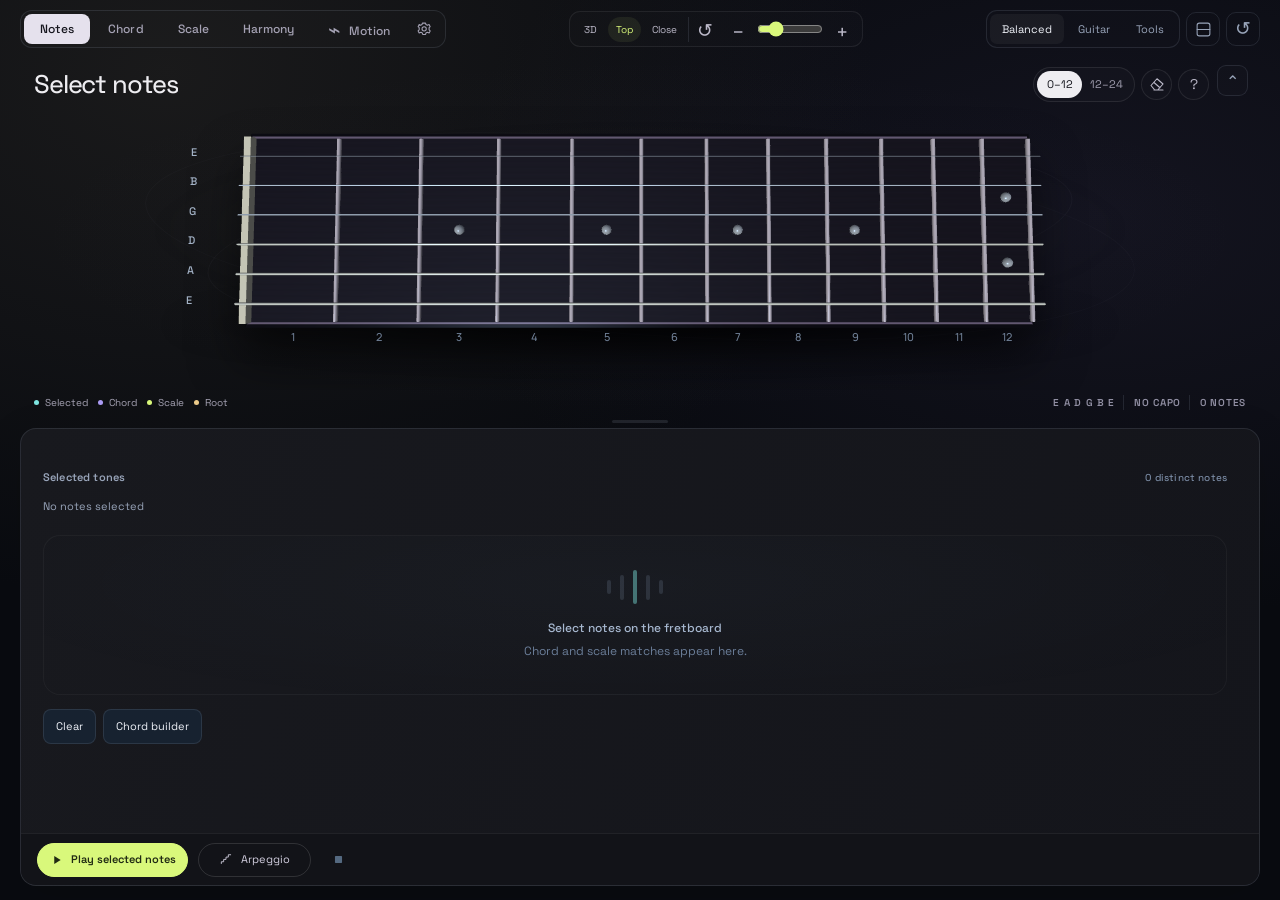
==== commit 8facbc99: "Add left-handed mode and suggested fingers, release 1.9.0 - Left-handed mode mirrors the fretboard (" ====
--- a/index.html
+++ b/index.html
@@ -1,5 +1,5 @@
 <!doctype html>
-<html lang="en" data-theme="graphite" data-font="manrope" data-release="1.8.0">
+<html lang="en" data-theme="graphite" data-font="manrope" data-release="1.9.0">
 <head>
   <meta charset="utf-8">
   <meta name="viewport" content="width=device-width, initial-scale=1, viewport-fit=cover">
--- a/styles.css
+++ b/styles.css
@@ -408,3 +408,8 @@
 /* Browsers shrink <small> to 83%; never let that take text below the 10px floor. */
 small{font-size:max(var(--fs-xs),.8333em)}
 .sr-only{position:absolute;width:1px;height:1px;margin:-1px;padding:0;overflow:hidden;clip:rect(0 0 0 0);white-space:nowrap;border:0}
+.diagram-finger{fill:var(--muted,#9fb0c6);font:600 11px var(--font-ui,Manrope),sans-serif;text-anchor:middle}
+/* Left-handed: the fretboard is mirrored; text stays readable by flipping each label back. */
+html[data-hand='left'] :is(.guitar-canvas,.guitar-scene){scale:-1 1}
+html[data-hand='left'] .guitar-scene text{scale:-1 1;transform-box:fill-box;transform-origin:center}
+.settings-note{margin:10px 0 0;font-size:11px;line-height:1.5;color:var(--muted)}
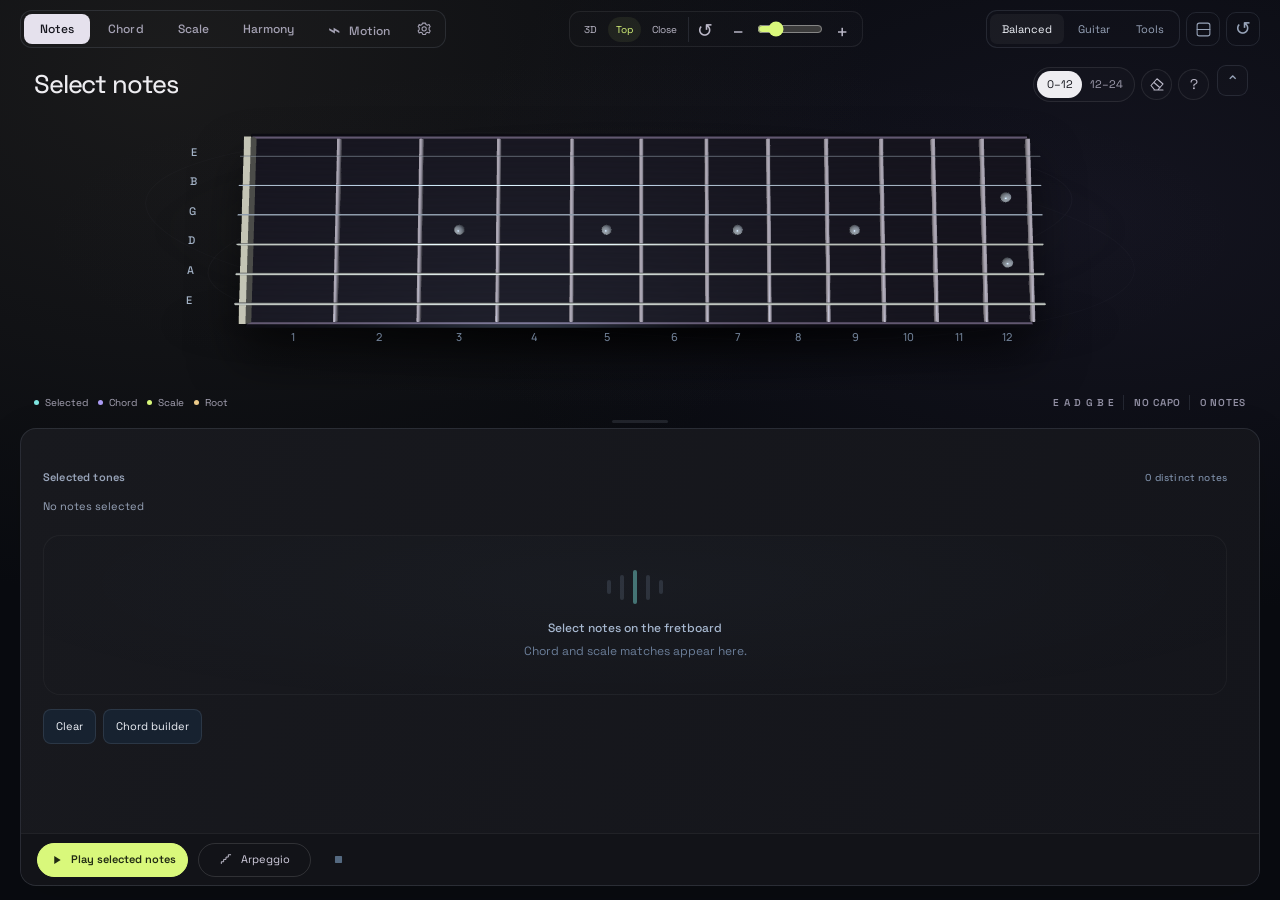
==== commit 2153d1e0: "Add browser smoke test and handle share links pasted into an open tab - Real-Chromium smoke test cov" ====
--- a/index.html
+++ b/index.html
@@ -1,5 +1,5 @@
 <!doctype html>
-<html lang="en" data-theme="graphite" data-font="manrope" data-release="1.9.0">
+<html lang="en" data-theme="graphite" data-font="manrope" data-release="1.9.1">
 <head>
   <meta charset="utf-8">
   <meta name="viewport" content="width=device-width, initial-scale=1, viewport-fit=cover">
